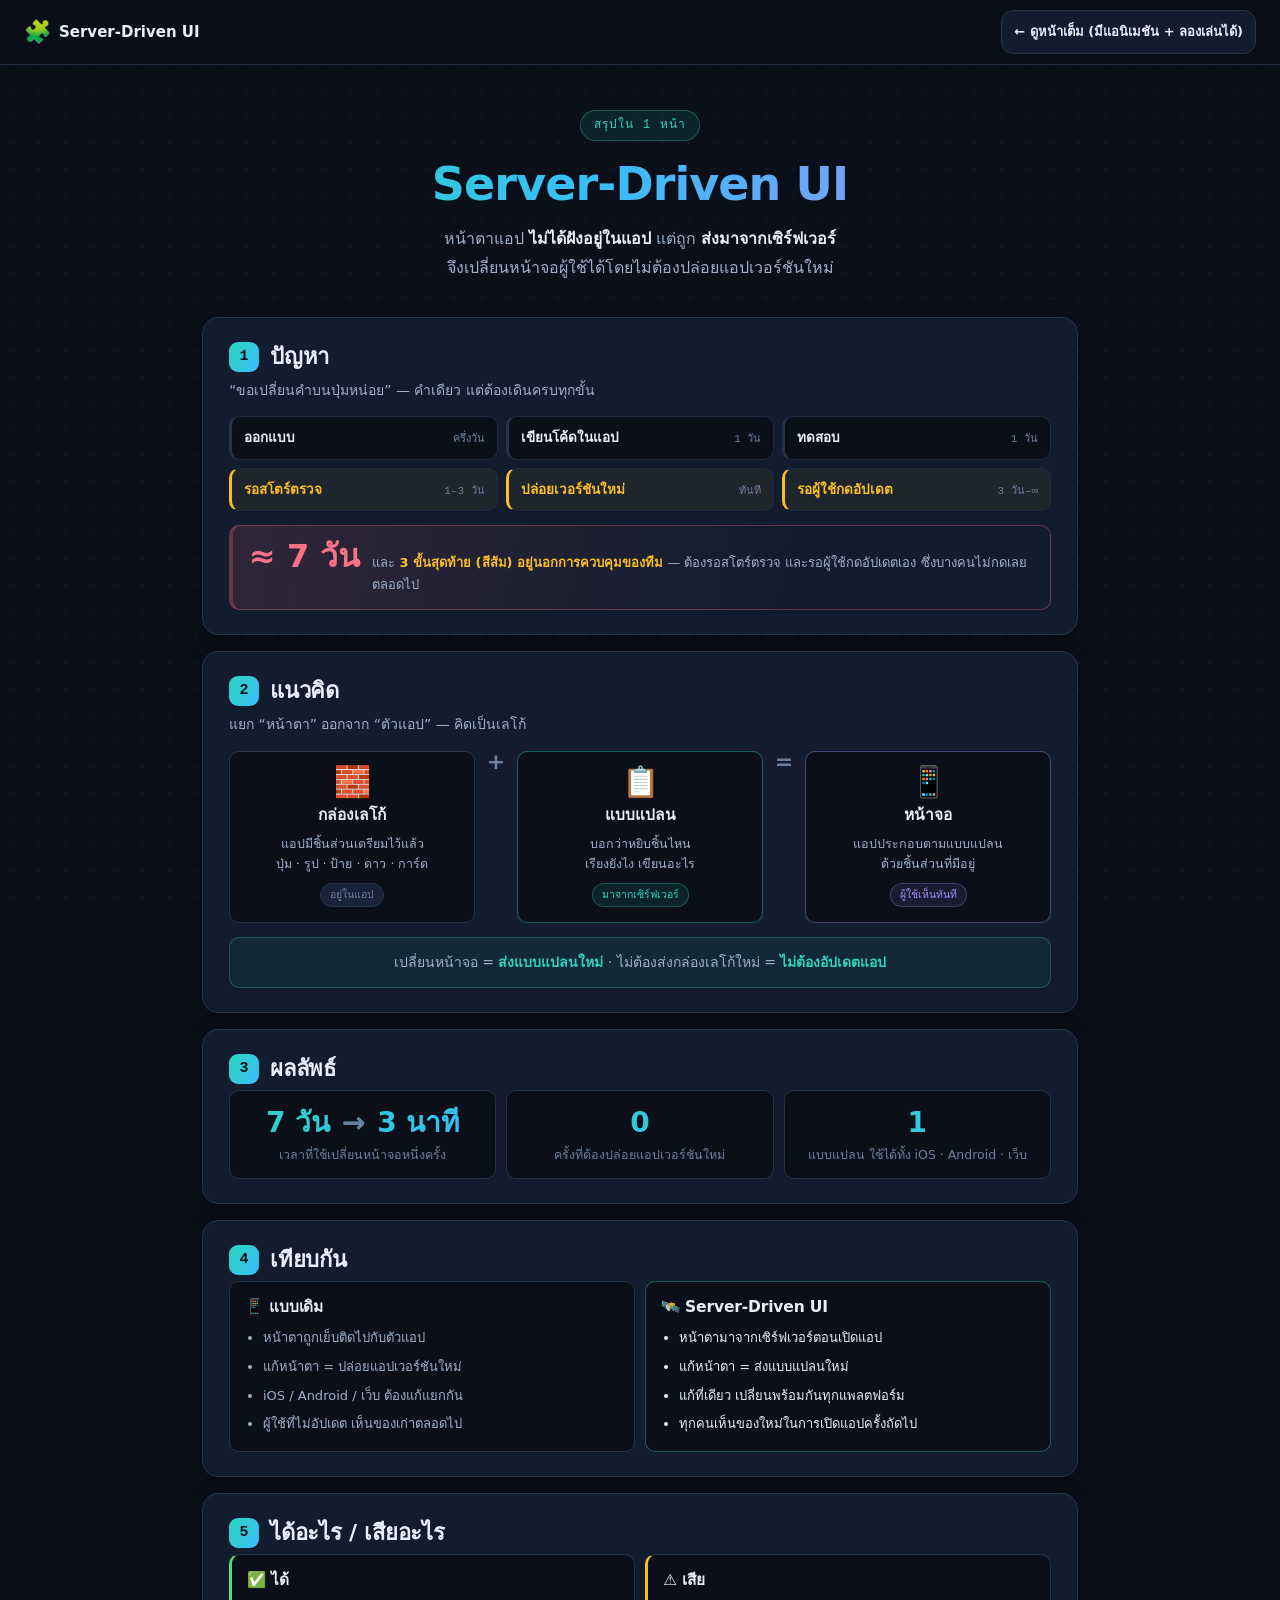
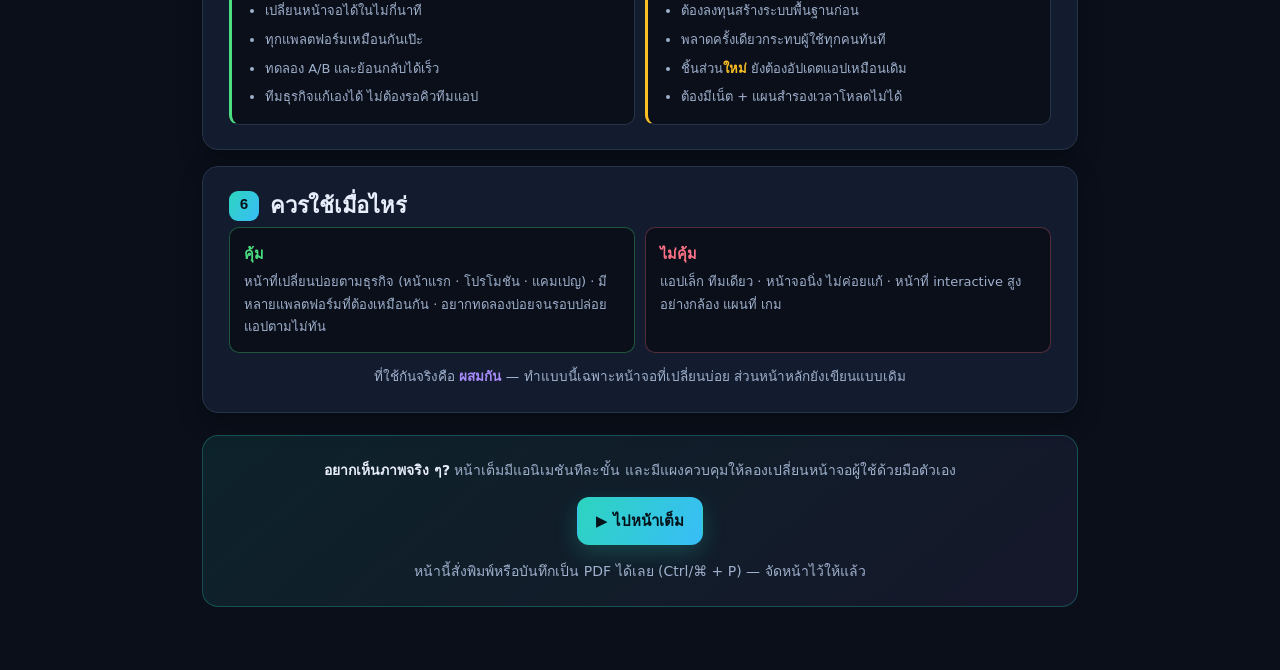
==== infographic.html @ 0a00bc50 "เพิ่มหน้า infographic สรุป 1 หน้า หน้าใหม่ infographic.html สรุปทั้งเรื่องใน 6 บล็อก: ปัญหา → แนวคิด" ====
<!DOCTYPE html>
<html lang="th">
<head>
<meta charset="UTF-8">
<meta name="viewport" content="width=device-width, initial-scale=1">
<title>Server-Driven UI สรุปใน 1 หน้า — Infographic</title>
<meta name="description" content="อินโฟกราฟิกสรุป Server-Driven UI ใน 1 หน้า: ปัญหา แนวคิด ผลลัพธ์ ข้อดีข้อเสีย และควรใช้เมื่อไหร่ อ่านจบในหนึ่งนาที">
<link rel="stylesheet" href="assets/css/style.css">
<link rel="stylesheet" href="assets/css/infographic.css">
<link rel="icon" href="data:image/svg+xml,<svg xmlns='http://www.w3.org/2000/svg' viewBox='0 0 100 100'><text y='.9em' font-size='90'>🧩</text></svg>">
</head>
<body class="ig-body">

<header class="nav nav--slim">
  <a class="nav__brand" href="index.html">
    <span class="nav__logo">🧩</span>
    <span>Server-Driven UI</span>
  </a>
  <a class="btn btn--ghost nav--slim__cta" href="index.html">← ดูหน้าเต็ม (มีแอนิเมชัน + ลองเล่นได้)</a>
</header>

<main class="poster">

  <!-- ---------- หัวเรื่อง ---------- -->
  <div class="ig-head">
    <span class="ig-eyebrow">สรุปใน 1 หน้า</span>
    <h1>Server-Driven UI</h1>
    <p class="ig-sub">หน้าตาแอป <b>ไม่ได้ฝังอยู่ในแอป</b> แต่ถูก <b>ส่งมาจากเซิร์ฟเวอร์</b><br>
      จึงเปลี่ยนหน้าจอผู้ใช้ได้โดยไม่ต้องปล่อยแอปเวอร์ชันใหม่</p>
  </div>

  <!-- ---------- 1 · ปัญหา ---------- -->
  <section class="band">
    <div class="band__head">
      <span class="band__no">1</span>
      <h2>ปัญหา</h2>
    </div>
    <p class="band__lead">“ขอเปลี่ยนคำบนปุ่มหน่อย” — คำเดียว แต่ต้องเดินครบทุกขั้น</p>

    <ol class="chain">
      <li class="chain__item"><b>ออกแบบ</b><span>ครึ่งวัน</span></li>
      <li class="chain__item"><b>เขียนโค้ดในแอป</b><span>1 วัน</span></li>
      <li class="chain__item"><b>ทดสอบ</b><span>1 วัน</span></li>
      <li class="chain__item chain__item--out"><b>รอสโตร์ตรวจ</b><span>1–3 วัน</span></li>
      <li class="chain__item chain__item--out"><b>ปล่อยเวอร์ชันใหม่</b><span>ทันที</span></li>
      <li class="chain__item chain__item--out"><b>รอผู้ใช้กดอัปเดต</b><span>3 วัน–∞</span></li>
    </ol>

    <div class="alarm">
      <b>≈ 7 วัน</b>
      <span>และ <u>3 ขั้นสุดท้าย (สีส้ม) อยู่นอกการควบคุมของทีม</u> —
        ต้องรอสโตร์ตรวจ และรอผู้ใช้กดอัปเดตเอง ซึ่งบางคนไม่กดเลยตลอดไป</span>
    </div>
  </section>

  <!-- ---------- 2 · แนวคิด ---------- -->
  <section class="band">
    <div class="band__head">
      <span class="band__no">2</span>
      <h2>แนวคิด</h2>
    </div>
    <p class="band__lead">แยก “หน้าตา” ออกจาก “ตัวแอป” — คิดเป็นเลโก้</p>

    <div class="idea">
      <div class="idea__card">
        <span class="idea__icon" aria-hidden="true">🧱</span>
        <b>กล่องเลโก้</b>
        <p>แอปมีชิ้นส่วนเตรียมไว้แล้ว<br>ปุ่ม · รูป · ป้าย · ดาว · การ์ด</p>
        <span class="idea__where">อยู่ในแอป</span>
      </div>
      <span class="idea__plus" aria-hidden="true">+</span>
      <div class="idea__card idea__card--plan">
        <span class="idea__icon" aria-hidden="true">📋</span>
        <b>แบบแปลน</b>
        <p>บอกว่าหยิบชิ้นไหน<br>เรียงยังไง เขียนอะไร</p>
        <span class="idea__where idea__where--srv">มาจากเซิร์ฟเวอร์</span>
      </div>
      <span class="idea__eq" aria-hidden="true">=</span>
      <div class="idea__card idea__card--out">
        <span class="idea__icon" aria-hidden="true">📱</span>
        <b>หน้าจอ</b>
        <p>แอปประกอบตามแบบแปลน<br>ด้วยชิ้นส่วนที่มีอยู่</p>
        <span class="idea__where idea__where--ok">ผู้ใช้เห็นทันที</span>
      </div>
    </div>

    <p class="idea__note">
      เปลี่ยนหน้าจอ = <b>ส่งแบบแปลนใหม่</b> · ไม่ต้องส่งกล่องเลโก้ใหม่ = <b>ไม่ต้องอัปเดตแอป</b>
    </p>
  </section>

  <!-- ---------- 3 · ผลลัพธ์ ---------- -->
  <section class="band">
    <div class="band__head">
      <span class="band__no">3</span>
      <h2>ผลลัพธ์</h2>
    </div>
    <div class="stats">
      <div class="stat">
        <b>7 วัน <i>→</i> 3 นาที</b>
        <span>เวลาที่ใช้เปลี่ยนหน้าจอหนึ่งครั้ง</span>
      </div>
      <div class="stat">
        <b>0</b>
        <span>ครั้งที่ต้องปล่อยแอปเวอร์ชันใหม่</span>
      </div>
      <div class="stat">
        <b>1</b>
        <span>แบบแปลน ใช้ได้ทั้ง iOS · Android · เว็บ</span>
      </div>
    </div>
  </section>

  <!-- ---------- 4 · เทียบกัน ---------- -->
  <section class="band">
    <div class="band__head">
      <span class="band__no">4</span>
      <h2>เทียบกัน</h2>
    </div>
    <div class="vs">
      <div class="vs__col">
        <h3>📱 แบบเดิม</h3>
        <ul>
          <li>หน้าตาถูกเย็บติดไปกับตัวแอป</li>
          <li>แก้หน้าตา = ปล่อยแอปเวอร์ชันใหม่</li>
          <li>iOS / Android / เว็บ ต้องแก้แยกกัน</li>
          <li>ผู้ใช้ที่ไม่อัปเดต เห็นของเก่าตลอดไป</li>
        </ul>
      </div>
      <div class="vs__col vs__col--new">
        <h3>🛰️ Server-Driven UI</h3>
        <ul>
          <li>หน้าตามาจากเซิร์ฟเวอร์ตอนเปิดแอป</li>
          <li>แก้หน้าตา = ส่งแบบแปลนใหม่</li>
          <li>แก้ที่เดียว เปลี่ยนพร้อมกันทุกแพลตฟอร์ม</li>
          <li>ทุกคนเห็นของใหม่ในการเปิดแอปครั้งถัดไป</li>
        </ul>
      </div>
    </div>
  </section>

  <!-- ---------- 5 · ได้ / เสีย ---------- -->
  <section class="band">
    <div class="band__head">
      <span class="band__no">5</span>
      <h2>ได้อะไร / เสียอะไร</h2>
    </div>
    <div class="pros">
      <div class="pros__col pros__col--good">
        <h3>✅ ได้</h3>
        <ul>
          <li>เปลี่ยนหน้าจอได้ในไม่กี่นาที</li>
          <li>ทุกแพลตฟอร์มเหมือนกันเป๊ะ</li>
          <li>ทดลอง A/B และย้อนกลับได้เร็ว</li>
          <li>ทีมธุรกิจแก้เองได้ ไม่ต้องรอคิวทีมแอป</li>
        </ul>
      </div>
      <div class="pros__col pros__col--bad">
        <h3>⚠️ เสีย</h3>
        <ul>
          <li>ต้องลงทุนสร้างระบบพื้นฐานก่อน</li>
          <li>พลาดครั้งเดียวกระทบผู้ใช้ทุกคนทันที</li>
          <li>ชิ้นส่วน<em>ใหม่</em> ยังต้องอัปเดตแอปเหมือนเดิม</li>
          <li>ต้องมีเน็ต + แผนสำรองเวลาโหลดไม่ได้</li>
        </ul>
      </div>
    </div>
  </section>

  <!-- ---------- 6 · ใช้เมื่อไหร่ ---------- -->
  <section class="band band--last">
    <div class="band__head">
      <span class="band__no">6</span>
      <h2>ควรใช้เมื่อไหร่</h2>
    </div>
    <div class="when">
      <div class="when__yes">
        <b>คุ้ม</b>
        <p>หน้าที่เปลี่ยนบ่อยตามธุรกิจ (หน้าแรก · โปรโมชัน · แคมเปญ) ·
           มีหลายแพลตฟอร์มที่ต้องเหมือนกัน · อยากทดลองบ่อยจนรอบปล่อยแอปตามไม่ทัน</p>
      </div>
      <div class="when__no">
        <b>ไม่คุ้ม</b>
        <p>แอปเล็ก ทีมเดียว · หน้าจอนิ่ง ไม่ค่อยแก้ ·
           หน้าที่ interactive สูงอย่างกล้อง แผนที่ เกม</p>
      </div>
    </div>
    <p class="when__mix">
      ที่ใช้กันจริงคือ <b>ผสมกัน</b> — ทำแบบนี้เฉพาะหน้าจอที่เปลี่ยนบ่อย ส่วนหน้าหลักยังเขียนแบบเดิม
    </p>
  </section>

  <!-- ---------- ปิดท้าย ---------- -->
  <div class="ig-foot">
    <p><b>อยากเห็นภาพจริง ๆ?</b> หน้าเต็มมีแอนิเมชันทีละขั้น และมีแผงควบคุมให้ลองเปลี่ยนหน้าจอผู้ใช้ด้วยมือตัวเอง</p>
    <a class="btn btn--primary" href="index.html">▶ ไปหน้าเต็ม</a>
    <p class="ig-foot__hint">หน้านี้สั่งพิมพ์หรือบันทึกเป็น PDF ได้เลย (Ctrl/⌘ + P) — จัดหน้าไว้ให้แล้ว</p>
    <p class="ig-foot__print">ฉบับเต็มที่มีแอนิเมชันทีละขั้น และแผงควบคุมให้ลองเปลี่ยนหน้าจอเอง อยู่ที่หน้าแรกของเว็บนี้</p>
  </div>

</main>

</body>
</html>
---- assets/css/style.css ----
/* =====================================================================
   Server-Driven UI — หน้าอธิบายหลักการทำงาน
   ---------------------------------------------------------------------
   เขียนแบบ MOBILE / TABLET FIRST
   - สไตล์พื้นฐาน (นอก media query) = มือถือแนวตั้ง
   - @media (min-width: 640px)   = มือถือจอใหญ่ / แท็บเล็ตแนวตั้ง
   - @media (min-width: 900px)   = แท็บเล็ต
   - @media (min-width: 1200px)  = เดสก์ท็อป
   ทุกกฎ :hover ถูกครอบด้วย @media (hover: hover) เพราะบนจอสัมผัส
   เบราว์เซอร์จะค้างสถานะ hover ไว้หลังแตะ ทำให้ปุ่มที่ไม่ได้เลือกดูเหมือนถูกเลือก
   ===================================================================== */

:root {
  --bg:            #0a0f1a;
  --bg-alt:        #0e1524;
  --surface:       #131c2e;
  --surface-2:     #182339;
  --line:          #263349;
  --line-soft:     #1e2a3f;

  --text:          #e8eefb;
  --text-dim:      #9fb0cc;
  --text-faint:    #6b7f9e;

  --brand:         #2dd4bf;
  --brand-2:       #38bdf8;
  --accent:        #a78bfa;
  --warn:          #fbbf24;
  --danger:        #fb7185;
  --good:          #4ade80;

  --radius:        16px;
  --radius-sm:     10px;
  --shadow:        0 18px 50px rgba(0, 0, 0, .45);
  --shadow-soft:   0 8px 24px rgba(0, 0, 0, .3);

  /* ความสูงแถบนำทาง — ใช้กับ scroll-padding และ sticky offset */
  --nav-h:         56px;
  /* ขนาดขั้นต่ำของพื้นที่กดบนจอสัมผัส */
  --tap:           44px;

  --mono: "JetBrains Mono", "Fira Code", "SF Mono", ui-monospace, Menlo, Consolas, monospace;
  --sans: "Noto Sans Thai", "IBM Plex Sans Thai", "Sarabun", "Leelawadee UI",
          system-ui, -apple-system, "Segoe UI", Roboto, sans-serif;
}

* { box-sizing: border-box; }

html {
  scroll-behavior: smooth;
  scroll-padding-top: calc(var(--nav-h) + 12px);
  -webkit-text-size-adjust: 100%;   /* กันแนวนอนบน iOS ไม่ให้ขยายฟอนต์เอง */
}

body {
  margin: 0;
  background: var(--bg);
  color: var(--text);
  font-family: var(--sans);
  font-size: 15px;
  line-height: 1.75;
  -webkit-font-smoothing: antialiased;
  -webkit-tap-highlight-color: transparent;
  overflow-x: hidden;
}

body::before {
  content: "";
  position: fixed;
  inset: 0;
  background-image: radial-gradient(rgba(148, 178, 224, .07) 1px, transparent 1px);
  background-size: 26px 26px;
  pointer-events: none;
  z-index: 0;
}

h1, h2, h3, h4 { line-height: 1.35; margin: 0 0 .5em; font-weight: 800; letter-spacing: -.01em; }
p { margin: 0 0 1em; }
code { font-family: var(--mono); font-size: .88em; }
:focus-visible { outline: 2px solid var(--brand); outline-offset: 3px; border-radius: 6px; }

/* ทุกอย่างที่กดได้ต้องมีพื้นที่กดอย่างน้อย 44px บนจอสัมผัส */
button, summary { min-height: var(--tap); }

/* ==================================================================== NAV */
.nav {
  position: sticky; top: 0; z-index: 50;
  display: flex; align-items: center; gap: 8px;
  min-height: var(--nav-h);
  padding: 6px 12px;
  background: rgba(10, 15, 26, .9);
  backdrop-filter: blur(14px);
  border-bottom: 1px solid var(--line-soft);
}
.nav__brand {
  display: flex; align-items: center; gap: 8px;
  min-height: var(--tap);
  color: var(--text); text-decoration: none; font-weight: 800; white-space: nowrap;
}
.nav__logo { font-size: 22px; }
/* มือถือ: เหลือแค่ไอคอน เพื่อให้เมนูมีที่ */
.nav__brand span:not(.nav__logo) { display: none; }

.nav__links {
  display: flex; gap: 2px; flex: 1;
  overflow-x: auto;
  scrollbar-width: none;
  -webkit-overflow-scrolling: touch;
  /* ไล่เฉดจางที่ขอบขวา เป็นสัญญาณว่ายังเลื่อนดูต่อได้ */
  -webkit-mask-image: linear-gradient(90deg, #000 88%, transparent);
  mask-image: linear-gradient(90deg, #000 88%, transparent);
}
.nav__links::-webkit-scrollbar { display: none; }
.nav__links a {
  display: flex; align-items: center;
  min-height: var(--tap);
  color: var(--text-dim); text-decoration: none; font-size: 14px;
  padding: 0 12px; border-radius: 999px; white-space: nowrap;
  transition: background .2s, color .2s;
}
.nav__links a.is-active {
  color: #04131a; background: linear-gradient(120deg, var(--brand), var(--brand-2)); font-weight: 700;
}
/* ลิงก์ข้ามหน้า — แยกหน้าตาให้เห็นว่าไม่ใช่การเลื่อนไปหัวข้อในหน้านี้ */
.nav__links-alt {
  color: var(--accent) !important;
  border: 1px solid rgba(167, 139, 250, .4);
  background: rgba(167, 139, 250, .1);
}

.motion-toggle {
  flex: none;
  display: flex; align-items: center; justify-content: center; gap: 7px;
  min-width: var(--tap); min-height: var(--tap);
  font-family: inherit; font-size: 13px; color: var(--text-dim);
  background: var(--surface); border: 1px solid var(--line);
  padding: 0 10px; border-radius: 999px; cursor: pointer;
  transition: border-color .2s, color .2s;
}
.motion-toggle__icon { font-size: 16px; line-height: 1; }
/* มือถือซ่อนข้อความ จึงต้องให้ "ไอคอน" บอกสถานะได้ด้วยตัวเอง (สลับใน JS) */
.motion-toggle__label { display: none; }
.motion-toggle[aria-pressed="true"] { color: var(--warn); border-color: rgba(251, 191, 36, .45); }

.scroll-progress {
  position: fixed; top: 0; left: 0; height: 3px; width: 0;
  background: linear-gradient(90deg, var(--brand), var(--brand-2), var(--accent));
  z-index: 60; transition: width .1s linear;
}

/* =================================================================== HERO */
.hero { position: relative; padding: 32px 16px 48px; overflow: hidden; }
.hero__glow {
  position: absolute; top: -220px; left: 50%; transform: translateX(-50%);
  width: 640px; height: 520px; pointer-events: none;
  background: radial-gradient(ellipse at center, rgba(45, 212, 191, .18), transparent 62%);
}
.hero__inner { position: relative; z-index: 1; display: grid; gap: 32px; }
.pill {
  display: inline-block; font-size: 12.5px; font-weight: 700; letter-spacing: .02em;
  color: var(--brand); background: rgba(45, 212, 191, .1);
  border: 1px solid rgba(45, 212, 191, .32);
  padding: 5px 13px; border-radius: 999px; margin-bottom: 14px;
}
.hero h1 { font-size: clamp(26px, 7.4vw, 34px); margin-bottom: 16px; }
.hero h1 em {
  font-style: normal;
  background: linear-gradient(100deg, var(--brand), var(--brand-2) 45%, var(--accent));
  -webkit-background-clip: text; background-clip: text; color: transparent;
}
.hero__lead { color: var(--text-dim); font-size: 15px; }
.hero__lead em { color: var(--text); font-style: normal; font-weight: 700; }
.hero__cta { display: grid; gap: 10px; margin: 22px 0 26px; }

.hero__stats { display: grid; grid-template-columns: 1fr 1fr; gap: 14px; list-style: none; margin: 0; padding: 0; }
.hero__stats li { display: flex; align-items: center; gap: 9px; }
.hero__stats b {
  font-size: 24px;
  background: linear-gradient(120deg, var(--brand), var(--brand-2));
  -webkit-background-clip: text; background-clip: text; color: transparent;
}
.hero__stats span { font-size: 12px; color: var(--text-faint); line-height: 1.4; }

.hero__scroll {
  display: grid; place-items: center;
  width: 48px; height: 48px; margin: 26px auto 0;
  font-size: 28px; color: var(--text-faint); text-decoration: none;
  animation: bob 1.8s ease-in-out infinite;
}
@keyframes bob { 0%, 100% { transform: translateY(0); } 50% { transform: translateY(8px); } }

/* ------- แอนิเมชันวนลูปใน hero: JSON → สาย → มือถือ (มือถือ = เรียงลง) ------- */
.loop { display: grid; gap: 6px; justify-items: stretch; }
.loop__json, .loop__phone { position: relative; }
.loop__json {
  background: var(--surface); border: 1px solid var(--line); border-radius: var(--radius);
  padding: 16px 14px 24px; box-shadow: var(--shadow);
}
.loop__bar--head { height: 10px; width: 42%; border-radius: 4px; background: var(--accent); opacity: .8; margin-bottom: 12px; }
.loop__line {
  height: 9px; width: var(--w); border-radius: 4px; margin-bottom: 9px;
  background: linear-gradient(90deg, var(--brand), var(--brand-2));
  opacity: .25;
  animation: lineOn 6s linear infinite;
}
.loop__line:nth-child(2) { animation-delay: 0s; }
.loop__line:nth-child(3) { animation-delay: .18s; }
.loop__line:nth-child(4) { animation-delay: .36s; }
.loop__line:nth-child(5) { animation-delay: .54s; }
.loop__line:nth-child(6) { animation-delay: .72s; }
@keyframes lineOn {
  0%, 4% { opacity: .22; }
  10%, 55% { opacity: 1; }
  70%, 100% { opacity: .22; }
}
.loop__tag {
  position: absolute; bottom: 7px; right: 12px;
  font-family: var(--mono); font-size: 10.5px; color: var(--text-faint);
}

.loop__wire { position: relative; width: 4px; height: 38px; justify-self: center; background: var(--line); border-radius: 2px; }
.loop__dot {
  position: absolute; left: 50%; width: 10px; height: 10px; border-radius: 50%;
  background: var(--brand); box-shadow: 0 0 12px var(--brand);
  animation: travelV 6s linear infinite;
}
@keyframes travelV {
  0%, 12% { top: -6px; transform: translateX(-50%) scale(0); opacity: 0; }
  18% { transform: translateX(-50%) scale(1); opacity: 1; }
  40% { top: calc(100% - 4px); transform: translateX(-50%) scale(1); opacity: 1; }
  46%, 100% { top: calc(100% - 4px); transform: translateX(-50%) scale(0); opacity: 0; }
}
@keyframes travelH {
  0%, 12% { left: -6px; transform: translateY(-50%) scale(0); opacity: 0; }
  18% { transform: translateY(-50%) scale(1); opacity: 1; }
  40% { left: calc(100% - 4px); transform: translateY(-50%) scale(1); opacity: 1; }
  46%, 100% { left: calc(100% - 4px); transform: translateY(-50%) scale(0); opacity: 0; }
}

.loop__phone {
  position: relative; height: 260px; border-radius: 24px;
  background: var(--surface); border: 1px solid var(--line);
  box-shadow: var(--shadow); padding: 18px 12px 24px;
}
.loop__notch {
  position: absolute; top: 7px; left: 50%; transform: translateX(-50%);
  width: 50px; height: 5px; border-radius: 3px; background: var(--line);
}
.loop__screen { display: flex; flex-direction: column; gap: 8px; height: 100%; }
.loop__el {
  border-radius: 6px; background: var(--surface-2);
  opacity: 0; animation: pop 6s ease infinite;
}
.loop__el--img { height: 80px; border-radius: 10px; background: linear-gradient(135deg, #1f3352, #24405f); animation-delay: .1s; }
.loop__el--title { height: 14px; width: 78%; animation-delay: .35s; }
.loop__el--text { height: 10px; width: var(--w, 90%); animation-delay: .55s; }
.loop__el--text:nth-of-type(4) { animation-delay: .7s; }
.loop__el--btn {
  height: 30px; margin-top: auto; border-radius: 9px;
  background: linear-gradient(120deg, var(--brand), var(--brand-2)); animation-delay: .9s;
}
@keyframes pop {
  0%, 30% { opacity: 0; transform: translateY(10px) scale(.97); }
  40%, 92% { opacity: 1; transform: translateY(0) scale(1); }
  98%, 100% { opacity: 0; transform: translateY(10px) scale(.97); }
}

/* ================================================================ SECTION */
.section { position: relative; z-index: 1; padding: 48px 16px; }
.section--alt { background: var(--bg-alt); border-block: 1px solid var(--line-soft); }

.section__head { margin-bottom: 26px; }
.kicker {
  display: inline-block; font-family: var(--mono); font-size: 12px; letter-spacing: .08em;
  color: var(--brand); margin-bottom: 8px;
}
.section__head h2 { font-size: clamp(21px, 5.6vw, 27px); }
.section__head p { color: var(--text-dim); margin: 0; font-size: 14.5px; }
.section__head code, .note code, .pitfalls code {
  background: var(--surface-2); padding: 2px 6px; border-radius: 5px; color: var(--brand);
}

/* ลูกของ grid มี min-width:auto เป็นค่าเริ่มต้น ทำให้บล็อกโค้ดยาว ๆ
   ดันคอลัมน์จนหน้าเว็บเลื่อนแนวนอนได้ — บังคับให้เลื่อนอยู่ในกล่องแทน */
.split > *, .race__lanes > *, .flow > *, .mapping > *,
.playground > *, .ota > *, .cards > *, .pitfalls__grid > * { min-width: 0; }

/* ================================================================= BUTTON */
.btn {
  display: inline-flex; align-items: center; justify-content: center; gap: 8px;
  min-height: var(--tap);
  font-family: inherit; font-size: 15px; font-weight: 700;
  padding: 10px 18px; border-radius: 12px; border: 1px solid transparent;
  cursor: pointer; text-decoration: none;
  transition: transform .12s, box-shadow .2s, background .2s, border-color .2s;
}
.btn--primary {
  color: #04131a; background: linear-gradient(120deg, var(--brand), var(--brand-2));
  box-shadow: 0 8px 22px rgba(45, 212, 191, .22);
}
.btn--ghost { color: var(--text); background: var(--surface); border-color: var(--line); }
.btn:active { transform: scale(.97); }
.btn:disabled { opacity: .45; cursor: not-allowed; transform: none; box-shadow: none; }

.chip {
  display: inline-flex; align-items: center;
  min-height: var(--tap);
  font-family: inherit; font-size: 14px; color: var(--text-dim);
  background: var(--surface); border: 1px solid var(--line);
  padding: 0 15px; border-radius: 999px; cursor: pointer; transition: .2s;
}
.chip:active { transform: scale(.96); }
.chip.is-active { color: #04131a; background: var(--brand); border-color: var(--brand); font-weight: 700; }
.chip--warn.is-active { background: var(--warn); border-color: var(--warn); }

.tag {
  display: inline-block; font-family: var(--mono); font-size: 11.5px;
  color: var(--brand); background: rgba(45, 212, 191, .1);
  border: 1px solid rgba(45, 212, 191, .3); padding: 3px 10px; border-radius: 999px;
}
.tag--fixed { color: var(--text-faint); background: var(--surface-2); border-color: var(--line); }
.tag.is-stale { color: var(--warn); background: rgba(251, 191, 36, .1); border-color: rgba(251, 191, 36, .35); }

/* =================================================================== CODE */
.code {
  margin: 0; padding: 14px; overflow: auto;
  -webkit-overflow-scrolling: touch;
  background: #070b14; border: 1px solid var(--line-soft); border-radius: var(--radius-sm);
  font-family: var(--mono); font-size: 12px; line-height: 1.7; color: #cfe0f7;
  tab-size: 2;
}
.code::-webkit-scrollbar { height: 6px; width: 6px; }
.code::-webkit-scrollbar-thumb { background: var(--line); border-radius: 3px; }
.code--sm { font-size: 11.5px; max-height: 150px; }
.code--tall { max-height: 260px; }
.c-k  { color: #7dd3fc; }
.c-s  { color: #86efac; }
.c-n  { color: #fcd34d; }
.c-cm { color: #5c7391; font-style: italic; }
.c-p  { color: #7f95b3; }

/* ====================================================== 00 · ผลลัพธ์ */
.result { display: grid; justify-items: center; gap: 10px; }
.result__tag {
  font-size: 13px; font-weight: 700; color: var(--brand);
  background: rgba(45, 212, 191, .1); border: 1px solid rgba(45, 212, 191, .32);
  padding: 4px 14px; border-radius: 999px;
}
.result__cap { margin: 0; font-size: 12.5px; color: var(--text-faint); text-align: center; max-width: 34ch; }
.phone--hero { box-shadow: var(--shadow), 0 0 60px rgba(45, 212, 191, .12); }

/* ==================================================== 01 · แยกชิ้นดู */
.parts { display: grid; gap: 18px; }
.parts__list { list-style: none; margin: 0; padding: 0; display: grid; gap: 8px; }
.parts__btn {
  width: 100%; display: flex; align-items: center; gap: 12px; text-align: left;
  /* ปุ่มไม่ได้สืบสีตัวอักษรจากพ่อ ค่าเริ่มต้นคือสีดำ ซึ่งจมไปกับพื้นหลังเข้ม */
  font-family: inherit; color: var(--text); cursor: pointer;
  background: var(--surface); border: 1px solid var(--line);
  border-radius: var(--radius-sm); padding: 10px 13px;
  transition: border-color .2s, background .2s, transform .15s;
}
.parts__btn:active { transform: scale(.99); }
.parts__icon { flex: none; font-size: 22px; line-height: 1; }
.parts__text { display: grid; gap: 1px; min-width: 0; }
.parts__text b { font-size: 14.5px; color: var(--text); }
.parts__text em { font-style: normal; font-size: 12.5px; color: var(--text-faint); line-height: 1.5; }
.parts__btn.is-active {
  border-color: var(--brand); background: rgba(45, 212, 191, .1);
}
.parts__btn.is-active .parts__text b { color: var(--brand); }

/* หรี่ชิ้นที่ไม่ได้เลือก เพื่อชี้ว่ากำลังพูดถึงส่วนไหนของหน้าจอ */
.phone__screen.is-focusing > .ui-node { opacity: .2; transition: opacity .3s, box-shadow .3s; }
.phone__screen.is-focusing > .ui-node.is-lit {
  opacity: 1;
  box-shadow: 0 0 0 2px var(--brand), 0 0 18px rgba(45, 212, 191, .5);
  border-radius: 10px;
}

/* ============================================ 02 · กว่าจะได้หน้าจอนี้ */
.journey__toolbar { display: flex; flex-wrap: wrap; align-items: center; gap: 10px; margin-bottom: 16px; }
.journey__toolbar .btn { flex: 1 1 auto; }
.journey__clock {
  flex: 1 1 100%;
  font-family: var(--mono); font-size: 13px; color: var(--text-dim);
  background: var(--bg); border: 1px solid var(--line);
  padding: 8px 13px; border-radius: 999px; text-align: center;
}
.journey__list { list-style: none; margin: 0 0 14px; padding: 0; display: grid; gap: 9px; counter-reset: none; }
.journey__step {
  display: flex; align-items: flex-start; gap: 12px;
  background: var(--surface); border: 1px solid var(--line-soft);
  border-left: 3px solid var(--line); border-radius: var(--radius-sm);
  padding: 12px 14px; position: relative; overflow: hidden;
  transition: border-color .3s, transform .3s, opacity .3s;
  opacity: .55;
}
/* ขั้นตอนที่อยู่นอกการควบคุมของทีม — ทำสีต่างให้เห็นชัดว่าเป็นกลุ่มเดียวกัน */
.journey__step--out { border-left-color: var(--warn); }
.journey__num {
  flex: none; display: grid; place-items: center;
  width: 26px; height: 26px; border-radius: 50%;
  font-family: var(--mono); font-size: 12.5px; font-weight: 700;
  background: var(--surface-2); color: var(--text-faint); transition: .3s;
}
.journey__body { min-width: 0; }
.journey__body b { display: block; font-size: 14.5px; margin-bottom: 3px; }
.journey__body p { margin: 0; font-size: 13px; color: var(--text-dim); line-height: 1.6; }
.journey__cost {
  flex: none; align-self: center;
  font-family: var(--mono); font-size: 11px; color: var(--text-faint);
  background: var(--bg); border: 1px solid var(--line);
  padding: 3px 9px; border-radius: 999px; white-space: nowrap;
}
.journey__step.is-running { opacity: 1; border-color: var(--brand-2); transform: translateX(4px); }
.journey__step.is-running .journey__num { background: var(--brand-2); color: #04131a; }
.journey__step.is-running::after {
  content: ""; position: absolute; inset: 0; pointer-events: none;
  background: linear-gradient(90deg, transparent, rgba(56, 189, 248, .12), transparent);
  animation: sweep 1s linear infinite;
}
.journey__step.is-done { opacity: 1; }
.journey__step.is-done .journey__num { background: var(--good); color: #052e16; font-size: 0; }
.journey__step.is-done .journey__num::before { content: "✓"; font-size: 13px; }

.journey__verdict {
  padding: 13px 16px; border-radius: var(--radius-sm);
  font-size: 14px; color: var(--text-faint);
  background: var(--bg); border: 1px dashed var(--line);
  transition: .35s;
}
.journey__verdict.is-bad {
  color: var(--warn); border-style: solid; border-color: rgba(251, 191, 36, .45);
  background: rgba(251, 191, 36, .07);
}
.journey__verdict b { color: var(--text); }
.journey__verdict.is-bad b { color: var(--warn); }

.journey__insight { display: grid; gap: 12px; margin-top: 16px; }
.insight {
  padding: 14px 16px; border-radius: var(--radius-sm);
  background: linear-gradient(100deg, rgba(251, 191, 36, .09), transparent 70%);
  border: 1px solid rgba(251, 191, 36, .3); border-left-width: 4px;
}
.insight--loop {
  background: linear-gradient(100deg, rgba(251, 113, 133, .09), transparent 70%);
  border-color: rgba(251, 113, 133, .3);
}
.insight b { display: block; font-size: 14.5px; margin-bottom: 4px; }
.insight p { margin: 0; font-size: 13px; color: var(--text-dim); line-height: 1.6; }

/* ================================================= 03 · เลโก้ + punch */
.lego { display: grid; gap: 10px; align-items: stretch; margin-bottom: 20px; }
.lego__card {
  background: var(--surface); border: 1px solid var(--line);
  border-radius: var(--radius); padding: 20px; text-align: center;
}
.lego__card--plan { border-color: rgba(45, 212, 191, .35); }
.lego__icon { font-size: 34px; line-height: 1; display: block; margin-bottom: 8px; }
.lego__card h3 { font-size: 17px; margin-bottom: 6px; }
.lego__card p { margin: 0; font-size: 13.5px; color: var(--text-dim); }
.lego__arrow { position: relative; width: 4px; height: 40px; justify-self: center; background: var(--line); border-radius: 2px; }
.lego__dot {
  position: absolute; left: 50%; width: 10px; height: 10px; border-radius: 50%;
  background: var(--brand); box-shadow: 0 0 12px var(--brand);
  animation: legoDown 2.4s ease-in-out infinite;
}
@keyframes legoDown {
  0% { top: -6px; transform: translateX(-50%) scale(0); opacity: 0; }
  20% { transform: translateX(-50%) scale(1); opacity: 1; }
  70% { top: calc(100% - 4px); transform: translateX(-50%) scale(1); opacity: 1; }
  85%, 100% { top: calc(100% - 4px); transform: translateX(-50%) scale(0); opacity: 0; }
}

.punch {
  text-align: center; padding: 22px 18px; margin-bottom: 26px;
  background: linear-gradient(140deg, rgba(45, 212, 191, .12), rgba(167, 139, 250, .08));
  border: 1px solid rgba(45, 212, 191, .3); border-radius: var(--radius);
}
.punch > p { margin: 0; font-size: clamp(16px, 4.4vw, 20px); line-height: 1.8; }
.punch b { color: var(--brand); }
.punch__sub {
  margin: 12px 0 0 !important;
  font-size: 13.5px !important; color: var(--text-dim);
}
.punch__sub em { font-style: normal; font-weight: 700; color: var(--accent); }

.section__head--sub { margin: 34px 0 18px; }
.section__head--sub h3 { font-size: clamp(18px, 4.6vw, 22px); margin-bottom: 6px; }
.section__head--sub p { font-size: 14px; color: var(--text-dim); margin: 0; }
.section__head-note {
  font-size: 13.5px !important; color: var(--text-faint) !important;
  background: var(--surface); border: 1px dashed var(--line);
  border-radius: var(--radius-sm); padding: 11px 14px; margin-top: 10px !important;
}
.behind__lead { font-size: 14.5px; color: var(--text-dim); margin: 0 0 4px; }
.behind__lead i { color: var(--text); }

.note--win {
  background: linear-gradient(100deg, rgba(74, 222, 128, .1), transparent 70%);
  border-color: rgba(74, 222, 128, .32);
}
.note--win em { color: var(--good); }

/* ========================================================= 01 · CONCEPT */
.split { display: grid; gap: 12px; }
.split__vs { display: grid; place-items: center; }
.split__vs span {
  display: grid; place-items: center; width: 42px; height: 42px; border-radius: 50%;
  font-size: 13px; font-weight: 800; color: var(--text-faint);
  background: var(--surface); border: 1px solid var(--line);
}
.brief {
  background: var(--surface); border: 1px solid var(--line);
  border-radius: var(--radius); padding: 18px; box-shadow: var(--shadow-soft);
  display: flex; flex-direction: column;
}
.brief--sdui { border-color: rgba(45, 212, 191, .35); }
.brief header { display: flex; align-items: center; gap: 10px; margin-bottom: 8px; }
.brief header h3 { margin: 0; font-size: 17px; }
.brief__icon { font-size: 22px; }
.brief > p { color: var(--text-dim); font-size: 14px; }
.brief .code { margin-bottom: 14px; }
.brief__list { list-style: none; margin: auto 0 0; padding: 0; display: grid; gap: 8px; font-size: 13.5px; }
.brief__list li { padding-left: 25px; position: relative; color: var(--text-dim); }
.brief__list li::before { position: absolute; left: 0; top: 0; }
.brief__list .bad::before  { content: "✕"; color: var(--danger); font-weight: 800; }
.brief__list .good::before { content: "✓"; color: var(--good); font-weight: 800; }

.note {
  margin-top: 18px; padding: 15px 17px; font-size: 14px; color: var(--text-dim);
  background: linear-gradient(100deg, rgba(167, 139, 250, .1), transparent 70%);
  border: 1px solid rgba(167, 139, 250, .28); border-left-width: 4px; border-radius: var(--radius-sm);
}
.note b { color: var(--text); }
.note em { color: var(--accent); font-style: normal; font-weight: 700; }

/* ============================================================ 02 · RACE */
.race__toolbar { display: flex; flex-wrap: wrap; gap: 10px; margin-bottom: 18px; }
.race__toolbar .btn { flex: 1 1 auto; }
.race__hint { flex: 1 1 100%; font-size: 12.5px; color: var(--text-faint); }
.race__lanes { display: grid; gap: 14px; }

.lane {
  background: var(--surface); border: 1px solid var(--line);
  border-radius: var(--radius); padding: 16px; display: flex; flex-direction: column;
}
.lane--sdui { border-color: rgba(45, 212, 191, .35); }
.lane__head { display: flex; align-items: center; justify-content: space-between; gap: 10px; margin-bottom: 14px; }
.lane__head h3 { margin: 0; font-size: 15.5px; }
.lane__clock {
  font-family: var(--mono); font-size: 12px; color: var(--text-faint);
  background: var(--bg); border: 1px solid var(--line); padding: 3px 10px; border-radius: 999px;
  min-width: 86px; text-align: center;
}
.lane__steps { list-style: none; margin: 0 0 14px; padding: 0; display: grid; gap: 8px; }
.lane__steps li {
  display: flex; align-items: center; gap: 11px; font-size: 14px; color: var(--text-faint);
  background: var(--bg); border: 1px solid var(--line-soft); border-radius: var(--radius-sm);
  padding: 9px 12px; position: relative; overflow: hidden;
  transition: color .3s, border-color .3s, transform .3s;
}
.lane__steps li i {
  flex: none; display: grid; place-items: center;
  width: 22px; height: 22px; border-radius: 50%; font-style: normal;
  font-family: var(--mono); font-size: 11.5px;
  background: var(--surface-2); color: var(--text-faint); transition: .3s;
}
.lane__steps li.is-running { color: var(--text); border-color: var(--brand-2); transform: translateX(4px); }
.lane__steps li.is-running i { background: var(--brand-2); color: #04131a; }
.lane__steps li.is-running::after {
  content: ""; position: absolute; inset: 0; pointer-events: none;
  background: linear-gradient(90deg, transparent, rgba(56, 189, 248, .14), transparent);
  animation: sweep 1s linear infinite;
}
@keyframes sweep { from { transform: translateX(-100%); } to { transform: translateX(100%); } }
.lane__steps li.is-done { color: var(--text-dim); border-color: rgba(74, 222, 128, .3); }
.lane__steps li.is-done i { background: var(--good); color: #052e16; font-size: 0; }
.lane__steps li.is-done i::before { content: "✓"; font-size: 12px; }

.lane__result {
  margin-top: auto; padding: 11px 14px; border-radius: var(--radius-sm);
  font-size: 13.5px; font-weight: 700; color: var(--text-faint);
  background: var(--bg); border: 1px dashed var(--line);
  transition: .35s;
}
.lane__result.is-win {
  color: #052e16; background: linear-gradient(120deg, var(--good), #22d3ee);
  border-style: solid; border-color: transparent;
  animation: pulseWin .5s ease;
}
.lane__result.is-late { color: var(--warn); border-color: rgba(251, 191, 36, .4); }
@keyframes pulseWin { 0% { transform: scale(.96); } 60% { transform: scale(1.03); } 100% { transform: scale(1); } }

/* ============================================================ 03 · FLOW */
.flow { display: grid; gap: 14px; }
.flow__stage {
  position: relative;
  background: var(--surface); border: 1px solid var(--line);
  border-radius: var(--radius); padding: 10px; box-shadow: var(--shadow-soft);
}
#flowSvg { width: 100%; height: auto; display: block; }

.wire { fill: none; stroke: var(--line); stroke-width: 2.5; stroke-dasharray: 7 7; }
.wire.is-hot { stroke: var(--brand); animation: dash 1s linear infinite; }
@keyframes dash { to { stroke-dashoffset: -28; } }
.wire__label { fill: var(--text-faint); font-family: var(--mono); text-anchor: middle; }

.node rect { fill: var(--bg); stroke: var(--line); stroke-width: 1.5; transition: stroke .3s, filter .3s; }
.node__t { fill: var(--text); font-weight: 700; text-anchor: middle; font-family: var(--sans); }
.node__s { fill: var(--text-faint); text-anchor: middle; font-family: var(--sans); }
.node.is-active rect { stroke: var(--brand); filter: drop-shadow(0 0 14px rgba(45, 212, 191, .45)); }
.node.is-active .node__t { fill: var(--brand); }

/* ต้องมี .node นำหน้า ไม่งั้นกฎ .node rect / .node.is-active rect ด้านบน
   จะชนะและทำให้บล็อกข้างในกลายเป็นกล่องกลวงมีเส้นขอบ */
.node .mini rect { fill: var(--surface-2); stroke: none; opacity: 0; transition: opacity .35s; }
.node .mini rect.mini__el--cta { fill: var(--brand); }
.node .mini.is-on rect { opacity: 1; }
.node .mini.is-on rect:nth-child(1) { transition-delay: 0s; }
.node .mini.is-on rect:nth-child(2) { transition-delay: .12s; }
.node .mini.is-on rect:nth-child(3) { transition-delay: .24s; }
.node .mini.is-on rect:nth-child(4) { transition-delay: .36s; }

.node .jsonlines rect { fill: var(--surface-2); stroke: none; opacity: .25; transition: opacity .3s, fill .3s; }
.node .jsonlines.is-building rect { fill: var(--accent); }
.node .jsonlines.is-building rect:nth-child(1) { animation: jl .9s .00s ease forwards; }
.node .jsonlines.is-building rect:nth-child(2) { animation: jl .9s .12s ease forwards; }
.node .jsonlines.is-building rect:nth-child(3) { animation: jl .9s .24s ease forwards; }
.node .jsonlines.is-building rect:nth-child(4) { animation: jl .9s .36s ease forwards; }
.node .jsonlines.is-building rect:nth-child(5) { animation: jl .9s .48s ease forwards; }
@keyframes jl { from { opacity: .25; } to { opacity: 1; } }

.packet { fill: var(--brand); filter: drop-shadow(0 0 8px var(--brand)); }
.packet--json { fill: var(--accent); filter: drop-shadow(0 0 8px var(--accent)); }
.packet__t { fill: #04131a; font-weight: 700; font-family: var(--mono); text-anchor: middle; }

.flow__badge {
  position: absolute; top: 16px; right: 16px;
  font-family: var(--mono); font-size: 11.5px; color: var(--brand);
  background: rgba(45, 212, 191, .12); border: 1px solid rgba(45, 212, 191, .3);
  padding: 3px 10px; border-radius: 999px;
}

.flow__panel {
  background: var(--surface); border: 1px solid var(--line);
  border-radius: var(--radius); padding: 16px; display: flex; flex-direction: column; gap: 14px;
}
.flow__steps { display: flex; gap: 8px; flex-wrap: wrap; }
.flow__steps button {
  width: var(--tap); height: var(--tap); border-radius: 12px; cursor: pointer;
  font-family: var(--mono); font-size: 14px; font-weight: 700;
  color: var(--text-faint); background: var(--bg); border: 1px solid var(--line);
  transition: .2s;
}
.flow__steps button:active { transform: scale(.94); }
.flow__steps button.is-active {
  color: #04131a; background: linear-gradient(120deg, var(--brand), var(--brand-2));
  border-color: transparent;
}
.flow__steps button.is-past { color: var(--good); border-color: rgba(74, 222, 128, .35); }
.flow__text h3 { font-size: 16px; margin-bottom: 6px; }
.flow__text p { color: var(--text-dim); font-size: 14px; }
.flow__controls { display: flex; gap: 8px; }
.flow__controls .btn { flex: 1; padding: 10px 8px; font-size: 14px; }
/* มือถือ: ยกหมายเลขขั้นและปุ่มควบคุมขึ้นมาชิดใต้แผนภาพ
   ไม่งั้นต้องเลื่อนผ่านคำอธิบายลงไปกด แล้วแผนภาพก็หลุดออกนอกจอ */
.flow__steps   { order: -2; }
.flow__controls { order: -1; }
.flow__text    { order: 0; }

/* ========================================================= 04 · MAPPING */
.mapping { display: grid; gap: 16px; }
.mapping__label { font-size: 13px; color: var(--text-faint); font-weight: 700; margin-bottom: 8px; }
.mapping__hint { font-size: 12.5px; color: var(--text-faint); margin: 10px 0 0; }
.mapping__hint b { color: var(--warn); }

/* มือถือ: จอมือถือจำลองถูกตรึงไว้บนสุด + ปุ่มควบคุมอยู่ติดกัน
   เพื่อให้เห็น component โผล่ขึ้นมาทันทีที่กด ไม่ต้องเลื่อนไปมา */
.mapping__col--preview {
  position: sticky; top: var(--nav-h); z-index: 5;
  order: -2;
  background: var(--bg);
  margin: 0 -16px; padding: 8px 16px;
}
.mapping__controls { order: -1; display: flex; flex-wrap: wrap; gap: 8px; }
.mapping__controls .btn { flex: 1 1 auto; font-size: 14px; padding: 10px 12px; }

#mapJson .ln { display: block; padding: 0 6px; border-radius: 4px; transition: background .25s, color .25s; }
#mapJson .ln.is-hot { background: rgba(45, 212, 191, .16); box-shadow: inset 2px 0 0 var(--brand); }
#mapJson .ln.is-done { opacity: .45; }

.registry {
  display: grid; gap: 7px;
  grid-template-columns: repeat(auto-fit, minmax(160px, 1fr));
  background: var(--surface); border: 1px solid var(--line);
  border-radius: var(--radius); padding: 12px;
}
.registry__row {
  display: grid; grid-template-columns: 1fr 16px 1fr; align-items: center; gap: 5px;
  font-size: 12px; padding: 8px 9px; border-radius: 8px;
  background: var(--bg); border: 1px solid var(--line-soft);
  transition: .25s;
}
.registry__row code { color: var(--brand-2); }
.registry__row span { color: var(--text-faint); text-align: center; }
.registry__row b { font-family: var(--mono); font-size: 11px; color: var(--text-dim); text-align: right; }
.registry__row--unknown { border-style: dashed; opacity: .6; }
.registry__row.is-hit {
  border-color: var(--brand); background: rgba(45, 212, 191, .12);
  opacity: 1;
}
.registry__row.is-hit b { color: var(--brand); }

/* ================================================================== PHONE */
/* คุมขนาดด้วย "ความสูง" แล้วให้ความกว้างวิ่งตาม aspect-ratio
   ถ้าคุมด้วยความกว้างอย่างเดียว จอมือถือจำลองจะยาวทะลุจอเวลาหน้าจอเตี้ย
   (เช่น มือถือแนวนอน 640x420) */
.phone {
  position: relative; margin: 0 auto;
  width: min(100%, 250px); height: auto;
  aspect-ratio: 9 / 17.5;
  background: #05080f; border: 7px solid #1b2537; border-radius: 30px;
  box-shadow: var(--shadow), inset 0 0 0 1px #0d1523; overflow: hidden;
}
/* จอที่ถูกตรึงไว้บนสุดบนมือถือ: ยอมทิ้งสัดส่วนมือถือทั้งเครื่อง
   แล้วทำเป็น "หน้าต่าง" กว้างเต็มที่แต่เตี้ยลง เพราะถ้ารักษาสัดส่วน 9:17.5
   ไว้ในความสูงที่จำกัด จอจะแคบเหลือ ~96px อ่านอะไรไม่ได้เลย
   (เนื้อหาที่เกินยังเลื่อนดูในจอได้ปกติ) */
.playground__preview .phone,
.mapping__col--preview .phone,
.ota__client .phone {
  width: min(100%, 250px); height: min(44vh, 340px); max-height: none; aspect-ratio: auto;
}
.phone__notch {
  position: absolute; top: 7px; left: 50%; transform: translateX(-50%);
  width: 70px; height: 5px; border-radius: 4px; background: #1b2537; z-index: 2;
}
.phone__screen {
  position: absolute; inset: 0; padding: 24px 12px 14px;
  overflow-y: auto; overflow-x: hidden;
  -webkit-overflow-scrolling: touch;
  display: flex; flex-direction: column; gap: 8px;
  scrollbar-width: thin; scrollbar-color: var(--line) transparent;
}
.phone__screen::-webkit-scrollbar { width: 4px; }
.phone__screen::-webkit-scrollbar-thumb { background: var(--line); border-radius: 3px; }

/* ------------------------------------------- UI ที่ถูกเรนเดอร์จาก JSON */
.ui-enter { animation: uiIn .42s cubic-bezier(.2, .9, .3, 1.3) both; }
@keyframes uiIn { from { opacity: 0; transform: translateY(12px) scale(.96); } to { opacity: 1; transform: none; } }

.ui-text { margin: 0; color: var(--text); }
.ui-text--title   { font-size: 15px; font-weight: 800; line-height: 1.4; }
.ui-text--body    { font-size: 12px; color: var(--text-dim); line-height: 1.6; }
.ui-text--caption { font-size: 10.5px; color: var(--text-faint); }

.ui-image {
  display: grid; place-items: center; border-radius: 12px; font-size: 36px;
  background: linear-gradient(135deg, #1c2c47, #263f5d);
  border: 1px solid var(--line-soft); flex: none;
}
.ui-button {
  font-family: inherit; font-size: 13px; font-weight: 700; width: 100%;
  min-height: var(--tap); padding: 9px 12px; border-radius: 11px;
  border: 1px solid transparent; cursor: pointer;
  transition: transform .12s;
}
.ui-button:active { transform: scale(.97); }
.ui-button--primary   { color: #04131a; background: linear-gradient(120deg, var(--brand), var(--brand-2)); }
.ui-button--secondary { color: var(--text); background: var(--surface-2); border-color: var(--line); }
.ui-button--danger    { color: #2b0410; background: linear-gradient(120deg, #fb7185, #f472b6); }

.ui-card {
  background: rgba(255, 255, 255, .035); border: 1px solid var(--line-soft);
  border-radius: 12px; padding: 11px; display: flex; flex-direction: column; gap: 7px;
}
.ui-row { display: flex; align-items: center; gap: 8px; }
.ui-row > * { flex: 1; }
.ui-row > .ui-image { flex: none; width: 42px; height: 42px; font-size: 20px; }

.ui-badge {
  display: inline-block; align-self: flex-start; width: max-content;
  font-size: 10px; font-weight: 800; padding: 3px 9px; border-radius: 999px;
}
.ui-badge--primary   { color: #04131a; background: var(--brand); }
.ui-badge--secondary { color: var(--text-dim); background: var(--surface-2); }
.ui-badge--danger    { color: #2b0410; background: var(--danger); }
.ui-badge--warn      { color: #3b2707; background: var(--warn); }

.ui-divider { height: 1px; background: var(--line-soft); border: 0; margin: 2px 0; flex: none; }
.ui-spacer { flex: none; }
.ui-rating { display: flex; align-items: center; gap: 5px; font-size: 10.5px; color: var(--text-faint); }
.ui-rating__stars { color: var(--warn); letter-spacing: 1px; font-size: 11px; }
/* 16px กัน Safari บน iOS ซูมหน้าจอเข้าเองตอนโฟกัสช่องกรอก */
.ui-input {
  font-family: inherit; font-size: 16px; color: var(--text);
  background: var(--bg); border: 1px solid var(--line);
  border-radius: 9px; padding: 8px 10px; width: 100%;
}
.ui-list { margin: 0; padding-left: 17px; display: grid; gap: 4px; font-size: 11.5px; color: var(--text-dim); }

.ui-fallback {
  font-size: 10px; font-family: var(--mono); color: var(--warn);
  border: 1px dashed rgba(251, 191, 36, .5); background: rgba(251, 191, 36, .07);
  border-radius: 9px; padding: 7px 9px; line-height: 1.5;
}
.ui-empty { margin: auto; font-size: 11.5px; color: var(--text-faint); text-align: center; }

/* ====================================================== 05 · PLAYGROUND */
.playground { display: grid; gap: 14px; }
/* มือถือ: จอ preview อยู่ด้านบนและตรึงไว้ พิมพ์ JSON ด้านล่างแล้วเห็นผลทันที
   ถ้าเรียง editor ไว้บนแบบเดสก์ท็อป จะต้องเลื่อนขึ้นลงทุกครั้งที่แก้ */
.playground__preview {
  order: -1;
  position: sticky; top: var(--nav-h); z-index: 5;
  background: var(--bg); margin: 0 -16px; padding: 8px 16px;
  border-bottom: 1px solid var(--line-soft);
}
.playground__preview .phone { height: 34vh; max-height: 330px; }
.playground__caption { margin: 8px 0 0; font-size: 11.5px; color: var(--text-faint); text-align: center; }

.playground__editor {
  background: var(--surface); border: 1px solid var(--line);
  border-radius: var(--radius); padding: 14px; display: flex; flex-direction: column; gap: 12px;
}
.playground__presets { display: flex; flex-wrap: wrap; gap: 8px; }
.playground__presets > span { flex: 1 1 100%; font-size: 13px; color: var(--text-faint); }
#pgInput {
  width: 100%; min-height: 240px; resize: vertical;
  background: #070b14; color: #cfe0f7; caret-color: var(--brand);
  border: 1px solid var(--line-soft); border-radius: var(--radius-sm);
  padding: 12px;
  /* 16px = ไม่ทำให้ iOS ซูมเข้าตอนแตะ */
  font-family: var(--mono); font-size: 16px; line-height: 1.6; tab-size: 2;
}
#pgInput:focus { outline: none; border-color: var(--brand); box-shadow: 0 0 0 3px rgba(45, 212, 191, .12); }
.playground__status {
  font-family: var(--mono); font-size: 12px; padding: 9px 12px; border-radius: 9px;
  border: 1px solid var(--line-soft); background: var(--bg); color: var(--text-faint);
}
.playground__status.is-ok  { color: var(--good); border-color: rgba(74, 222, 128, .35); }
.playground__status.is-err { color: var(--danger); border-color: rgba(251, 113, 133, .4); background: rgba(251, 113, 133, .07); }
.playground__docs { font-size: 13px; color: var(--text-dim); }
.playground__docs summary { display: flex; align-items: center; cursor: pointer; color: var(--brand); font-weight: 700; }
.playground__docs ul { margin: 10px 0 0; padding-left: 20px; display: grid; gap: 4px; }
.playground__docs code { color: var(--brand-2); }

/* ============================================================= 06 · OTA */
.ota { display: grid; gap: 12px; }
.ota__server, .ota__client {
  background: var(--surface); border: 1px solid var(--line);
  border-radius: var(--radius); padding: 16px; display: flex; flex-direction: column; gap: 13px;
}
/* มือถือ: ตรึงจอของผู้ใช้ไว้บนสุด แล้วให้แผงควบคุมเลื่อนอยู่ข้างล่าง
   ถ้าเรียงแบบเดสก์ท็อป (แผงควบคุมมาก่อน) ปุ่ม deploy จะอยู่ห่างจากจอที่ต้องดูผล
   จนกดแล้วไม่เห็นว่าอะไรเปลี่ยน ซึ่งทำให้เดโมนี้เสียความหมายไปเลย */
.ota__client {
  align-items: center;
  order: -2;
  position: sticky; top: var(--nav-h); z-index: 5;
  margin: 0 -16px; border-radius: 0; border-inline: 0;
}
.ota__wire { order: -1; }
.ota__panelhead { display: flex; align-items: center; justify-content: space-between; gap: 10px; width: 100%; flex-wrap: wrap; }
.ota__panelhead h3 { margin: 0; font-size: 15.5px; }

.field { display: grid; gap: 6px; font-size: 13px; color: var(--text-dim); }
/* 16px = กัน iOS ซูม */
.field input[type="text"], .field select {
  font-family: inherit; font-size: 16px; color: var(--text);
  background: var(--bg); border: 1px solid var(--line);
  border-radius: 10px; padding: 11px 12px; width: 100%; min-height: var(--tap);
}
.field input:focus, .field select:focus { outline: none; border-color: var(--brand); }
.field--switches { gap: 4px; margin-top: 2px; }
.switch {
  display: flex; align-items: center; gap: 10px; cursor: pointer;
  min-height: var(--tap); font-size: 14px; color: var(--text-dim);
}
.switch input { position: absolute; opacity: 0; width: 0; height: 0; }
.switch span {
  flex: none; width: 42px; height: 24px; border-radius: 999px;
  background: var(--surface-2); border: 1px solid var(--line); position: relative; transition: .25s;
}
.switch span::after {
  content: ""; position: absolute; top: 2px; left: 2px; width: 18px; height: 18px;
  border-radius: 50%; background: var(--text-faint); transition: .25s;
}
.switch input:checked + span { background: rgba(45, 212, 191, .28); border-color: var(--brand); }
.switch input:checked + span::after { transform: translateX(18px); background: var(--brand); }
.switch input:focus-visible + span { outline: 2px solid var(--brand); outline-offset: 2px; }

.ota__actions { display: flex; flex-wrap: wrap; gap: 10px; margin-top: 4px; }
.ota__actions .btn { flex: 1 1 100%; font-size: 14px; }
.ota__hint { font-size: 12.5px; color: var(--text-faint); margin: 0; }
.ota__hint b { color: var(--brand); }

/* มือถือ: สายเชื่อมเป็นแนวตั้ง */
.ota__wire { position: relative; width: 4px; height: 44px; justify-self: center; background: var(--line); border-radius: 2px; }
.ota__packet {
  position: absolute; left: 50%; top: 0;
  transform: translate(-50%, -50%) scale(0);
  font-family: var(--mono); font-size: 10px; color: #04131a;
  background: var(--brand); border-radius: 6px; padding: 2px 6px;
  box-shadow: 0 0 14px var(--brand); opacity: 0;
}
/* มือถือ: เซิร์ฟเวอร์อยู่ล่าง ผู้ใช้อยู่บน → config ต้องวิ่งขึ้น */
.ota__packet.is-flying { animation: flyUp 1.1s cubic-bezier(.5, 0, .3, 1) forwards; }
@keyframes flyUp {
  0%   { top: 100%; left: 50%; opacity: 0; transform: translate(-50%, -50%) scale(.4); }
  15%  { opacity: 1; transform: translate(-50%, -50%) scale(1); }
  85%  { opacity: 1; transform: translate(-50%, -50%) scale(1); }
  100% { top: 0; left: 50%; opacity: 0; transform: translate(-50%, -50%) scale(.4); }
}
@keyframes flyLeft {
  0%   { left: 100%; top: 50%; opacity: 0; transform: translate(-50%, -50%) scale(.4); }
  15%  { opacity: 1; transform: translate(-50%, -50%) scale(1); }
  85%  { opacity: 1; transform: translate(-50%, -50%) scale(1); }
  100% { left: 0%; top: 50%; opacity: 0; transform: translate(-50%, -50%) scale(.4); }
}
.ota__wire.is-live { background: linear-gradient(0deg, var(--brand), var(--line)); }

/* ======================================================== 07 · TRADEOFF */
.cards { display: grid; gap: 14px; }
.card {
  background: var(--surface); border: 1px solid var(--line);
  border-radius: var(--radius); padding: 18px; box-shadow: var(--shadow-soft);
  transition: transform .25s, border-color .25s;
}
.card h3 { font-size: 16px; }
.card ul { margin: 0; padding-left: 19px; display: grid; gap: 8px; font-size: 13.5px; color: var(--text-dim); }
.card ul b { color: var(--text); }
.card .muted { color: var(--text-faint); }
.card__foot {
  margin: 14px 0 0; padding-top: 12px; border-top: 1px solid var(--line-soft);
  font-size: 13px; color: var(--text-dim);
}
.card__foot b { color: var(--accent); }

.pitfalls { margin-top: 26px; }
.pitfalls h3 { font-size: 17px; margin-bottom: 14px; }
.pitfalls__grid { display: grid; gap: 12px; }
.pitfalls__grid > div {
  background: var(--surface); border: 1px solid var(--line);
  border-left: 3px solid var(--accent); border-radius: var(--radius-sm); padding: 14px 16px;
}
.pitfalls__grid b { display: block; margin-bottom: 4px; font-size: 14px; }
.pitfalls__grid p { margin: 0; font-size: 13px; color: var(--text-dim); }

.recap { text-align: center; font-size: 16px; line-height: 1.95; color: var(--text-dim); }
.recap b { color: var(--brand); }

/* ================================================================ FOOTER */
.footer {
  position: relative; z-index: 1;
  padding: 26px 16px; text-align: center;
  border-top: 1px solid var(--line-soft); color: var(--text-faint); font-size: 13px;
}
.footer code { color: var(--brand); }

/* ================================================================ REVEAL */
.reveal { opacity: 0; transform: translateY(20px); transition: opacity .7s ease, transform .7s cubic-bezier(.2, .8, .3, 1); }
.reveal.is-in { opacity: 1; transform: none; }

/* =====================================================================
   ≥ 640px — มือถือจอใหญ่ / แท็บเล็ตแนวตั้ง
   ===================================================================== */
@media (min-width: 640px) {
  body { font-size: 15.5px; }
  .section { padding: 56px 24px; }
  .hero { padding: 40px 24px 56px; }
  .hero__cta { display: flex; flex-wrap: wrap; }
  .hero__stats { display: flex; flex-wrap: wrap; gap: 24px; }

  .race__lanes { grid-template-columns: 1fr 1fr; gap: 16px; }
  .race__hint { flex: 1 1 auto; }
  .race__toolbar .btn { flex: 0 0 auto; }

  .cards { grid-template-columns: 1fr 1fr; }
  .card--tip { grid-column: 1 / -1; }
  .pitfalls__grid { grid-template-columns: 1fr 1fr; }

  .parts { grid-template-columns: minmax(0, 240px) minmax(0, 1fr); align-items: start; }
  /* จำกัดความยาวบรรทัด ไม่ให้แถวยืดจนคำอธิบายสั้น ๆ ดูโหรงเหรง */
  .parts__list { max-width: 620px; }
  .journey__clock { flex: 0 0 auto; margin-left: auto; }
  .journey__toolbar .btn { flex: 0 0 auto; }
  .journey__insight { grid-template-columns: 1fr 1fr; }
  .lego { grid-template-columns: 1fr 54px 1fr; }
  .lego__arrow { width: auto; height: 4px; align-self: center; }
  .lego__dot { animation: legoRight 2.4s ease-in-out infinite; }
  @keyframes legoRight {
    0% { left: -6px; transform: translateY(-50%) scale(0); opacity: 0; }
    20% { transform: translateY(-50%) scale(1); opacity: 1; }
    70% { left: calc(100% - 4px); transform: translateY(-50%) scale(1); opacity: 1; }
    85%, 100% { left: calc(100% - 4px); transform: translateY(-50%) scale(0); opacity: 0; }
  }

  .ota__actions .btn { flex: 1 1 auto; }
  .mapping__controls .btn { flex: 0 1 auto; }

  /* แท็บเล็ตขึ้นไป: วางแผงควบคุมกับมือถือไว้ข้างกัน เห็นทั้งสองฝั่งพร้อมกัน
     จึงไม่ต้องตรึงจอมือถือไว้บนสุดเหมือนตอนเรียงลงแนวตั้งอีกแล้ว */
  .ota { grid-template-columns: 1fr 60px .85fr; align-items: start; }
  .ota__client {
    order: 0; position: static; margin: 0;
    border-radius: var(--radius); border: 1px solid var(--line);
  }
  .ota__client .phone { height: auto; max-height: none; }
  .ota__wire { order: 0; width: auto; height: 4px; align-self: center; background: var(--line); }
  .ota__packet.is-flying { animation: flyLeft 1.1s cubic-bezier(.5, 0, .3, 1) forwards; }
  .ota__wire.is-live { background: linear-gradient(90deg, var(--brand), var(--line)); }

  /* แท็บเล็ตมีที่พอให้วาง JSON กับจอจำลองข้างกัน จึงไม่ต้องตรึงหัวไว้แล้ว */
  .playground { grid-template-columns: 1fr 300px; align-items: start; }
  .playground__preview {
    order: 0; margin: 0; padding: 0; border-bottom: 0; background: transparent;
    top: calc(var(--nav-h) + 16px);
  }
  #pgInput { min-height: 340px; }

  /* เลิกตรึงแล้ว จอจำลองกลับมาเป็นมือถือเต็มเครื่อง คุมด้วยความสูงเพื่อไม่ล้นจอเตี้ย */
  .phone,
  .playground__preview .phone,
  .mapping__col--preview .phone,
  .ota__client .phone {
    width: auto; height: min(62vh, 500px); max-height: none; aspect-ratio: 9 / 17.5;
  }
}

/* =====================================================================
   ≥ 900px — แท็บเล็ต
   ===================================================================== */
@media (min-width: 900px) {
  :root { --nav-h: 64px; }
  body { font-size: 16px; }
  .section { padding: 72px 32px; max-width: 1220px; margin: 0 auto; }
  .section--alt { max-width: none; }
  .section--alt > * { max-width: 1220px; margin-inline: auto; }
  .section__head { max-width: 780px; margin-bottom: 36px; }

  .nav { gap: 16px; padding: 10px 24px; }
  .nav__brand span:not(.nav__logo) { display: inline; }
  .nav__links { flex: 0 1 auto; margin-left: auto; -webkit-mask-image: none; mask-image: none; }
  .motion-toggle__label { display: inline; }

  .hero { padding: 56px 32px 72px; }
  .hero h1 { font-size: clamp(30px, 3.6vw, 44px); }
  .hero__lead { font-size: 17px; max-width: 56ch; }

  .split { grid-template-columns: 1fr 54px 1fr; }
  .brief { padding: 22px; }

  .flow__panel { padding: 20px; }
  .flow__text p { min-height: 5.2em; }
  .flow__steps, .flow__text { order: 0; }
  .flow__controls { order: 1; margin-top: auto; }

  .mapping { grid-template-columns: 1fr .8fr 1fr; align-items: start; }
  .mapping__col--preview { position: static; order: 0; margin: 0; padding: 0; background: transparent; }
  .mapping__controls { order: 0; grid-column: 1 / -1; justify-content: center; margin-top: 10px; }
  .code--tall { max-height: none; height: 372px; }
  .registry { grid-template-columns: 1fr; }

  .phone,
  .playground__preview .phone,
  .mapping__col--preview .phone,
  .ota__client .phone { width: auto; height: min(70vh, 560px); max-height: none; aspect-ratio: 9 / 17.5; }
  .ui-text--title { font-size: 16px; }
  .ui-text--body { font-size: 12.5px; }

  .playground { grid-template-columns: 1.15fr .85fr; }
  #pgInput { min-height: 430px; line-height: 1.7; }
  .playground__caption { font-size: 12.5px; margin-top: 14px; }
  .field--switches { gap: 10px; }

  .ota__server, .ota__client { padding: 20px; }
  .cards { grid-template-columns: repeat(3, 1fr); }
  .card--tip { grid-column: auto; }
  .pitfalls__grid { grid-template-columns: repeat(auto-fit, minmax(272px, 1fr)); }
  .recap { max-width: 900px; margin: 0 auto; font-size: 19px; line-height: 2; }
}

/* =====================================================================
   ≥ 1200px — เดสก์ท็อป
   ===================================================================== */
@media (min-width: 1200px) {
  .section { padding: 96px 40px; }
  .hero { padding: 88px 40px 84px; }
  .hero__inner { grid-template-columns: minmax(0, .8fr) 1.2fr; gap: 56px; align-items: center; }
  .hero h1 { font-size: 50px; }
  .hero__stats b { font-size: 26px; }

  /* hero: กลับมาเรียง JSON → สาย → มือถือ ตามแนวนอน */
  .loop { grid-template-columns: 1fr 64px 168px; align-items: center; gap: 8px; }
  .loop__wire { width: auto; height: 4px; }
  .loop__dot { animation: travelH 6s linear infinite; }
  .loop__phone { height: 300px; }
  .loop__el--img { height: 92px; }

  /* แบ่งสองคอลัมน์เฉพาะจอที่กว้างพอ — ถ้าแบ่งเร็วกว่านี้ ช่องแผนภาพจะแคบลง
     จนตัวอักษรใน SVG เล็กเกินอ่าน */
  .flow { grid-template-columns: 1.45fr .85fr; align-items: start; }
  .flow__stage { padding: 12px; }
  .flow__badge { top: 20px; right: 20px; font-size: 12px; }
  .recap { font-size: 21px; }
}

/* =====================================================================
   จอโชว์ผลลัพธ์ (hero กับส่วนแยกชิ้น) — ต้องมาหลังบล็อก min-width ทั้งหมด
   เนื้อหาตัวอย่างสูงราว 350px ถ้าใช้ความสูงเดียวกับจอสาธิตอื่น (สูงถึง 560px)
   จะเหลือพื้นที่ว่างใต้ปุ่มเยอะจนดูเหมือนหน้าจอโหลดไม่ครบ
   ===================================================================== */
.phone--hero, .phone--fit {
  width: min(100%, 250px); height: min(58vh, 420px); max-height: none; aspect-ratio: auto;
}

/* =====================================================================
   จอเตี้ย (มือถือ/แท็บเล็ตแนวนอน) — ต้องมาหลังบล็อก min-width ทั้งหมด
   ที่ความสูงเท่านี้ ถ้ายังรักษาสัดส่วนมือถือเต็มเครื่อง จอจะแคบเหลือ ~120px
   จึงกลับไปใช้แบบ "หน้าต่าง" กว้างแต่เตี้ยเหมือนบนมือถือแนวตั้ง
   ===================================================================== */
@media (max-height: 599px) {
  .phone,
  .phone--hero,
  .phone--fit,
  .playground__preview .phone,
  .mapping__col--preview .phone,
  .ota__client .phone {
    width: min(100%, 250px); height: min(72vh, 280px); max-height: none; aspect-ratio: auto;
  }
}

/* =====================================================================
   เมาส์เท่านั้น — บนจอสัมผัส hover จะค้างหลังแตะ ทำให้สถานะปุ่มหลอกตา
   ===================================================================== */
@media (hover: hover) and (pointer: fine) {
  .nav__links a:hover { color: var(--text); background: var(--surface-2); }
  .motion-toggle:hover { color: var(--text); border-color: var(--brand); }
  .btn--primary:hover { transform: translateY(-2px); box-shadow: 0 12px 28px rgba(45, 212, 191, .32); }
  .btn--ghost:hover { border-color: var(--brand); color: var(--brand); }
  .chip:not(.is-active):hover { color: #04131a; background: var(--brand); border-color: var(--brand); font-weight: 700; }
  .chip--warn:not(.is-active):hover { background: var(--warn); border-color: var(--warn); }
  /* ต้องมี :not(.is-active) ไม่งั้นตอนเมาส์ค้างบนปุ่มที่กำลังเลือกอยู่
     ตัวเลขจะกลายเป็นสีเดียวกับพื้นหลังไล่เฉด แล้วมองไม่เห็นเลย */
  .flow__steps button:not(.is-active):hover { border-color: var(--brand); color: var(--brand); }
  .flow__steps button.is-active { transform: scale(1.08); }
  .card:hover { transform: translateY(-4px); }
  .card--good:hover { border-color: rgba(74, 222, 128, .4); }
  .card--bad:hover  { border-color: rgba(251, 113, 133, .4); }
  .card--tip:hover  { border-color: rgba(167, 139, 250, .45); }
  .registry__row.is-hit { transform: translateX(5px); }
  .lane__steps li.is-running { transform: translateX(4px); }
}

/* =====================================================================
   ย่อขนาดฟอร์มได้เฉพาะ "จอกว้าง + ใช้เมาส์" เท่านั้น
   iPad Pro กว้าง 1024px แต่เป็นจอสัมผัส ถ้าแยกด้วยความกว้างอย่างเดียว
   มันจะได้ฟอนต์ 13-14px แล้ว Safari จะซูมหน้าจอเข้าเองตอนแตะช่องกรอก
   ===================================================================== */
@media (min-width: 900px) and (hover: hover) and (pointer: fine) {
  .field input[type="text"], .field select { font-size: 14px; min-height: 0; padding: 10px 12px; }
  #pgInput { font-size: 13px; }
  .ui-input { font-size: 12px; }
  .ui-button { min-height: 38px; }
  .switch { font-size: 13.5px; min-height: 0; }
}

/* ================================================ ปิดแอนิเมชันทั้งหมด */
@media (prefers-reduced-motion: reduce) {
  html { scroll-behavior: auto; }
  *, *::before, *::after {
    animation-duration: .001ms !important; animation-iteration-count: 1 !important;
    transition-duration: .001ms !important;
  }
  .reveal { opacity: 1; transform: none; }
}
body.no-motion *, body.no-motion *::before, body.no-motion *::after {
  animation-duration: .001ms !important; animation-iteration-count: 1 !important;
  transition-duration: .001ms !important;
}
body.no-motion .reveal { opacity: 1; transform: none; }
/* .loop__el ใช้ animation วนลูป ถ้าถูกบังคับให้เล่นรอบเดียวจะค้างที่เฟรมสุดท้าย
   (opacity 0) จึงต้องบังคับให้เห็น — ส่วน .mini / .jsonlines ใช้ transition
   อยู่แล้ว ไม่ต้องแทรกแซง ไม่งั้นจะโผล่มาก่อนถึงขั้นตอนของมัน */
body.no-motion .loop__el { opacity: 1; }
---- assets/css/infographic.css ----
/* =====================================================================
   infographic.css — หน้าสรุป 1 หน้า (โหลดต่อจาก style.css เพื่อใช้ token ร่วมกัน)
   ---------------------------------------------------------------------
   หน้านี้ไม่ใช้ JavaScript เลย แอนิเมชันเข้าใช้ CSS ทั้งหมด
   เพื่อให้โหลดเร็ว พิมพ์ออกกระดาษได้ตรง และไม่มีอะไรพังได้
   เขียนแบบ mobile-first เหมือนไฟล์หลัก
   ===================================================================== */

.ig-body { padding-bottom: 8px; }

/* แถบบนแบบบาง: มีแค่ชื่อกับปุ่มกลับไปหน้าเต็ม */
.nav--slim { justify-content: space-between; }
.nav--slim .nav__brand span:not(.nav__logo) { display: inline; font-size: 15px; }
.nav--slim__cta { font-size: 13px; padding: 8px 12px; min-height: var(--tap); }
.nav--slim__cta { max-width: 52%; text-align: center; line-height: 1.3; }

.poster {
  position: relative; z-index: 1;
  max-width: 940px; margin: 0 auto;
  padding: 26px 16px 40px;
}

/* ค่อย ๆ โผล่ตามลำดับด้วย CSS ล้วน ไม่ต้องรอ JS */
.ig-head, .band, .ig-foot { animation: igIn .5s ease both; }
.band:nth-of-type(1) { animation-delay: .06s; }
.band:nth-of-type(2) { animation-delay: .12s; }
.band:nth-of-type(3) { animation-delay: .18s; }
.band:nth-of-type(4) { animation-delay: .24s; }
.band:nth-of-type(5) { animation-delay: .30s; }
.band:nth-of-type(6) { animation-delay: .36s; }
.ig-foot { animation-delay: .42s; }
@keyframes igIn { from { opacity: 0; transform: translateY(14px); } to { opacity: 1; transform: none; } }

/* -------------------------------------------------------------- หัวเรื่อง */
.ig-head { text-align: center; margin-bottom: 28px; }
.ig-eyebrow {
  display: inline-block; font-family: var(--mono); font-size: 12px; letter-spacing: .1em;
  color: var(--brand); background: rgba(45, 212, 191, .1);
  border: 1px solid rgba(45, 212, 191, .32);
  padding: 4px 13px; border-radius: 999px; margin-bottom: 12px;
}
.ig-head h1 {
  font-size: clamp(28px, 8vw, 46px); margin-bottom: 10px; letter-spacing: -.02em;
  background: linear-gradient(100deg, var(--brand), var(--brand-2) 45%, var(--accent));
  -webkit-background-clip: text; background-clip: text; color: transparent;
}
.ig-sub { margin: 0; font-size: 14.5px; color: var(--text-dim); line-height: 1.8; }
.ig-sub b { color: var(--text); }

/* ------------------------------------------------------------- แถบเนื้อหา */
.band {
  background: var(--surface); border: 1px solid var(--line);
  border-radius: var(--radius); padding: 18px 16px; margin-bottom: 14px;
  box-shadow: var(--shadow-soft);
}
.band--last { margin-bottom: 0; }
.band__head { display: flex; align-items: center; gap: 11px; margin-bottom: 6px; }
.band__no {
  flex: none; display: grid; place-items: center;
  width: 30px; height: 30px; border-radius: 9px;
  font-family: var(--mono); font-size: 15px; font-weight: 800;
  color: #04131a; background: linear-gradient(120deg, var(--brand), var(--brand-2));
}
.band__head h2 { margin: 0; font-size: clamp(18px, 5vw, 22px); }
.band__lead { margin: 0 0 14px; font-size: 14px; color: var(--text-dim); }

/* --------------------------------------------------- 1 · โซ่ขั้นตอนปัญหา */
.chain {
  list-style: none; margin: 0 0 14px; padding: 0;
  display: grid; gap: 8px;
}
.chain__item {
  position: relative;
  display: flex; align-items: baseline; justify-content: space-between; gap: 10px;
  background: var(--bg); border: 1px solid var(--line-soft);
  border-left: 3px solid var(--line);
  border-radius: var(--radius-sm); padding: 9px 12px;
}
.chain__item b { font-size: 13.5px; font-weight: 700; }
.chain__item span {
  flex: none; font-family: var(--mono); font-size: 11px; color: var(--text-faint);
}
/* ขั้นที่ทีมควบคุมไม่ได้ */
.chain__item--out { border-left-color: var(--warn); background: rgba(251, 191, 36, .05); }
.chain__item--out b { color: var(--warn); }

.alarm {
  display: flex; align-items: baseline; gap: 12px; flex-wrap: wrap;
  padding: 14px 16px; border-radius: var(--radius-sm);
  background: linear-gradient(100deg, rgba(251, 113, 133, .12), transparent 70%);
  border: 1px solid rgba(251, 113, 133, .34); border-left-width: 4px;
}
.alarm b {
  font-size: clamp(24px, 7vw, 32px); color: var(--danger); line-height: 1;
  font-variant-numeric: tabular-nums;
}
.alarm span { flex: 1 1 220px; font-size: 13px; color: var(--text-dim); line-height: 1.65; }
.alarm u { text-decoration: none; color: var(--warn); font-weight: 700; }

/* ----------------------------------------------------------- 2 · แนวคิด */
.idea { display: grid; gap: 8px; align-items: stretch; }
.idea__card {
  background: var(--bg); border: 1px solid var(--line);
  border-radius: var(--radius-sm); padding: 15px 14px; text-align: center;
  display: grid; gap: 5px; align-content: start;
}
.idea__card--plan { border-color: rgba(45, 212, 191, .4); }
.idea__card--out { border-color: rgba(167, 139, 250, .4); }
.idea__icon { font-size: 30px; line-height: 1; }
.idea__card b { font-size: 15.5px; }
.idea__card p { margin: 0; font-size: 12.5px; color: var(--text-dim); line-height: 1.6; }
.idea__where {
  justify-self: center; margin-top: 4px;
  font-family: var(--mono); font-size: 10.5px;
  color: var(--text-faint); background: var(--surface-2);
  border: 1px solid var(--line); padding: 2px 9px; border-radius: 999px;
}
.idea__where--srv { color: var(--brand); background: rgba(45, 212, 191, .1); border-color: rgba(45, 212, 191, .3); }
.idea__where--ok  { color: var(--accent); background: rgba(167, 139, 250, .1); border-color: rgba(167, 139, 250, .3); }
.idea__plus, .idea__eq {
  justify-self: center; font-size: 22px; font-weight: 800; color: var(--text-faint); line-height: 1;
}
.idea__note {
  margin: 14px 0 0; padding: 12px 14px; text-align: center;
  font-size: 14px; color: var(--text-dim);
  background: rgba(45, 212, 191, .07); border: 1px solid rgba(45, 212, 191, .28);
  border-radius: var(--radius-sm);
}
.idea__note b { color: var(--brand); }

/* ---------------------------------------------------------- 3 · ผลลัพธ์ */
.stats { display: grid; gap: 10px; }
.stat {
  background: var(--bg); border: 1px solid var(--line);
  border-radius: var(--radius-sm); padding: 14px; text-align: center;
}
.stat b {
  display: block; font-size: clamp(22px, 6.4vw, 28px); line-height: 1.25;
  background: linear-gradient(120deg, var(--brand), var(--brand-2));
  -webkit-background-clip: text; background-clip: text; color: transparent;
}
/* ตัวเลขใช้ไล่เฉดผ่าน background-clip: text ซึ่งลูกจะสืบทอด color: transparent มา
   ถ้าใส่ opacity ให้ลูก มันจะกลายเป็นเลเยอร์แยกแล้วถูก clip กับพื้นหลังเปล่า → หายไปเลย
   จึงต้องกำหนดสีทึบให้ลูกเองด้วย -webkit-text-fill-color */
.stat b i {
  font-style: normal;
  color: var(--text-faint);
  -webkit-text-fill-color: var(--text-faint);
  padding: 0 2px;
}
.stat span { display: block; margin-top: 5px; font-size: 12.5px; color: var(--text-faint); line-height: 1.55; }

/* --------------------------------------------------------- 4 · เทียบกัน */
.vs { display: grid; gap: 10px; }
.vs__col {
  background: var(--bg); border: 1px solid var(--line);
  border-radius: var(--radius-sm); padding: 15px;
}
.vs__col--new { border-color: rgba(45, 212, 191, .38); }
.vs__col h3 { font-size: 15.5px; margin-bottom: 9px; }
.vs__col ul { margin: 0; padding-left: 18px; display: grid; gap: 6px; font-size: 13px; color: var(--text-dim); }
.vs__col--new ul { color: var(--text); }

/* ------------------------------------------------------- 5 · ได้ / เสีย */
.pros { display: grid; gap: 10px; }
.pros__col {
  background: var(--bg); border: 1px solid var(--line);
  border-left-width: 3px; border-radius: var(--radius-sm); padding: 15px;
}
.pros__col--good { border-left-color: var(--good); }
.pros__col--bad  { border-left-color: var(--warn); }
.pros__col h3 { font-size: 15.5px; margin-bottom: 9px; }
.pros__col ul { margin: 0; padding-left: 18px; display: grid; gap: 6px; font-size: 13px; color: var(--text-dim); }
.pros__col em { font-style: normal; color: var(--warn); font-weight: 700; }

/* ----------------------------------------------------- 6 · ใช้เมื่อไหร่ */
.when { display: grid; gap: 10px; }
.when__yes, .when__no {
  background: var(--bg); border: 1px solid var(--line);
  border-radius: var(--radius-sm); padding: 14px;
}
.when__yes { border-color: rgba(74, 222, 128, .34); }
.when__no  { border-color: rgba(251, 113, 133, .3); }
.when b { display: block; font-size: 14.5px; margin-bottom: 4px; }
.when__yes b { color: var(--good); }
.when__no b  { color: var(--danger); }
.when p { margin: 0; font-size: 13px; color: var(--text-dim); line-height: 1.7; }
.when__mix {
  margin: 12px 0 0; font-size: 13.5px; color: var(--text-dim); text-align: center;
}
.when__mix b { color: var(--accent); }

/* -------------------------------------------------------------- ปิดท้าย */
.ig-foot {
  margin-top: 22px; padding: 22px 18px; text-align: center;
  background: linear-gradient(140deg, rgba(45, 212, 191, .1), rgba(167, 139, 250, .07));
  border: 1px solid rgba(45, 212, 191, .28); border-radius: var(--radius);
}
.ig-foot p { margin: 0 0 14px; font-size: 14px; color: var(--text-dim); }
.ig-foot b { color: var(--text); }
.ig-foot__hint { margin: 14px 0 0 !important; font-size: 12px; color: var(--text-faint); }
.ig-foot__print { display: none; }

/* =====================================================================
   ≥ 640px
   ===================================================================== */
@media (min-width: 640px) {
  .poster { padding: 34px 24px 48px; }
  .band { padding: 22px 20px; }
  .chain { grid-template-columns: 1fr 1fr; }
  .idea { grid-template-columns: 1fr 24px 1fr; }
  .idea__card--out { grid-column: 1 / -1; }
  .idea__eq { display: none; }
  .stats { grid-template-columns: repeat(3, 1fr); }
  .vs, .pros, .when { grid-template-columns: 1fr 1fr; }
}

/* =====================================================================
   ≥ 900px
   ===================================================================== */
@media (min-width: 900px) {
  .poster { padding: 44px 32px 56px; }
  .ig-head { margin-bottom: 34px; }
  .band { padding: 24px 26px; margin-bottom: 16px; }
  .chain { grid-template-columns: repeat(3, 1fr); }
  /* จอกว้างพอให้เรียง กล่องเลโก้ + แบบแปลน = หน้าจอ ในบรรทัดเดียว */
  .idea { grid-template-columns: 1fr 26px 1fr 26px 1fr; }
  .idea__card--out { grid-column: auto; }
  .idea__eq { display: block; }
  .ig-sub { font-size: 16px; }
}

/* =====================================================================
   สั่งพิมพ์ / บันทึก PDF — สลับเป็นพื้นขาวตัวอักษรเข้ม
   อินโฟกราฟิกมักถูกส่งต่อเป็นไฟล์ ไม่ใช่แค่เปิดในเบราว์เซอร์
   ===================================================================== */
@media print {
  @page { margin: 12mm; }

  .nav, .ig-foot__hint { display: none !important; }
  .ig-head, .band, .ig-foot { animation: none !important; }

  html, body, .ig-body {
    background: #fff !important; color: #14181f !important;
  }
  body::before { display: none !important; }   /* ลายจุดพื้นหลัง */

  .poster { max-width: none; padding: 0; }

  .band, .ig-foot, .stat, .vs__col, .pros__col, .when__yes, .when__no,
  .chain__item, .idea__card, .idea__note, .alarm {
    background: #fff !important;
    border-color: #c8cfda !important;
    box-shadow: none !important;
    break-inside: avoid; page-break-inside: avoid;
  }
  .band { margin-bottom: 8mm; }

  /* ข้อความไล่เฉดสีพิมพ์ออกมาไม่ติด ต้องเปลี่ยนเป็นสีทึบ */
  .ig-head h1, .stat b {
    background: none !important; -webkit-text-fill-color: currentColor !important;
    color: #0f766e !important;
  }
  .band__no { background: #0f766e !important; color: #fff !important; }

  h1, h2, h3, b, u { color: #14181f !important; }
  p, li, span, .ig-sub, .band__lead { color: #3d4757 !important; }
  .chain__item span { color: #6b7686 !important; }

  .chain__item--out { background: #fff8e6 !important; border-left-color: #b45309 !important; }
  .chain__item--out b { color: #b45309 !important; }
  .alarm { border-color: #dc2626 !important; }
  .alarm b { color: #dc2626 !important; }
  .alarm u { color: #b45309 !important; }
  .when__yes b { color: #15803d !important; }
  .when__no b { color: #dc2626 !important; }
  .pros__col--good { border-left-color: #15803d !important; }
  .pros__col--bad { border-left-color: #b45309 !important; }
  .idea__note b, .when__mix b { color: #0f766e !important; }
  /* ป้ายเล็กมีพื้นหลังเข้มของตัวเอง ต้องล้างด้วย ไม่งั้นพิมพ์ออกมาเป็นแถบดำ */
  .idea__where {
    color: #0f766e !important; background: #fff !important; border-color: #99b3ae !important;
  }

  /* ปุ่มกดไม่มีประโยชน์บนกระดาษ — ซ่อนแล้วใส่ข้อความบอกทางแทน */
  .btn { display: none !important; }
  .ig-foot__print { display: block !important; margin: 0 !important; font-size: 12px; color: #3d4757 !important; }
}
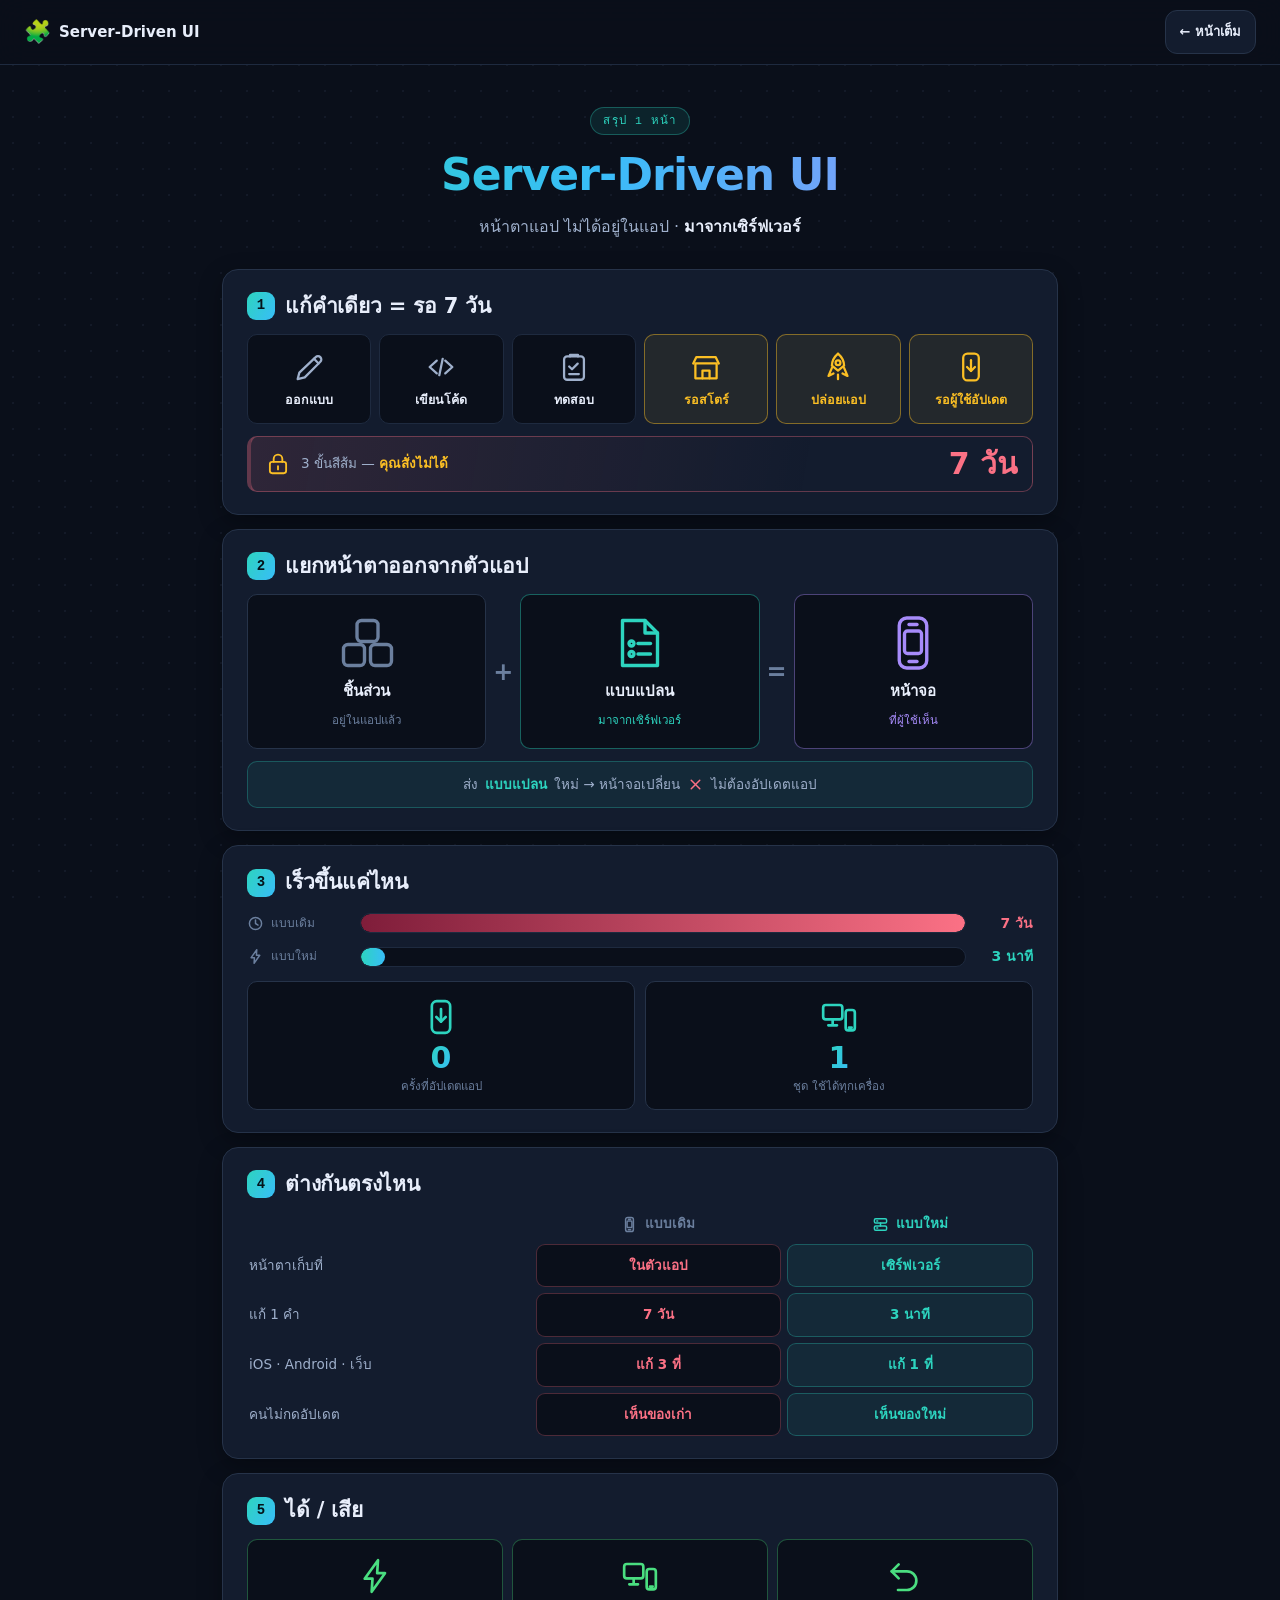
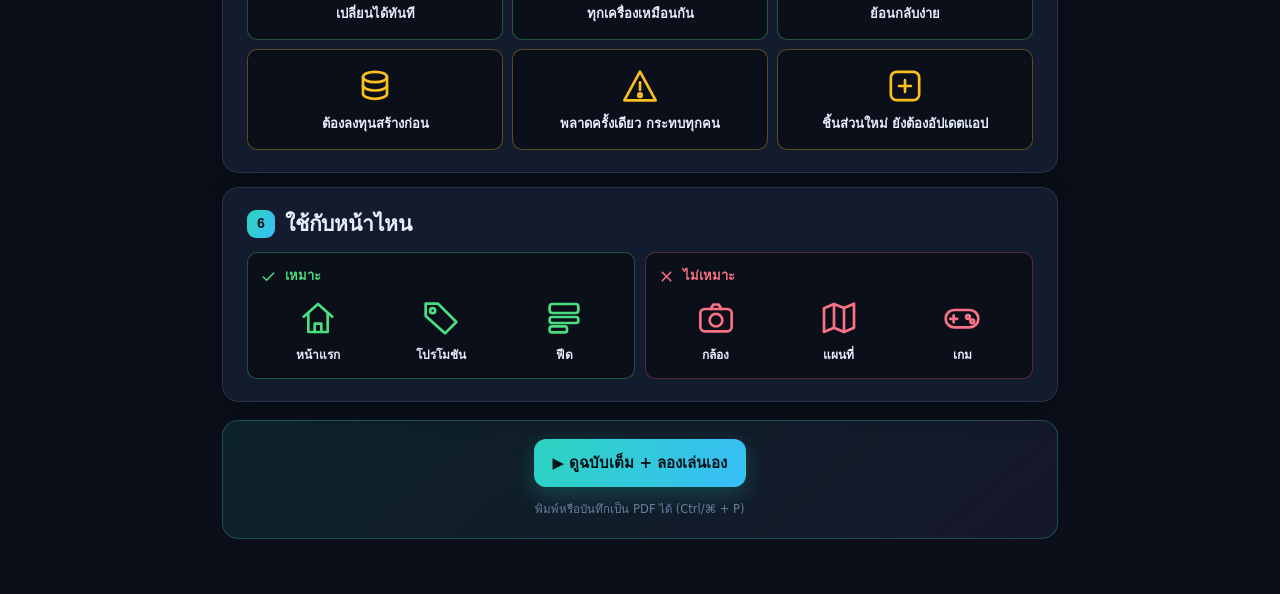
==== commit 1c0a8676: "เปลี่ยนหน้า infographic ให้เล่าด้วยภาพแทนข้อความ เดิมเป็นรายการ bullet ยาว ๆ 146 คำ อ่านแล้วลายตา เป" ====
--- a/infographic.html
+++ b/infographic.html
@@ -4,198 +4,242 @@
 <meta charset="UTF-8">
 <meta name="viewport" content="width=device-width, initial-scale=1">
 <title>Server-Driven UI สรุปใน 1 หน้า — Infographic</title>
-<meta name="description" content="อินโฟกราฟิกสรุป Server-Driven UI ใน 1 หน้า: ปัญหา แนวคิด ผลลัพธ์ ข้อดีข้อเสีย และควรใช้เมื่อไหร่ อ่านจบในหนึ่งนาที">
+<meta name="description" content="อินโฟกราฟิกสรุป Server-Driven UI ใน 1 หน้า เล่าด้วยภาพเป็นหลัก อ่านนิดเดียวเข้าใจครบ">
 <link rel="stylesheet" href="assets/css/style.css">
 <link rel="stylesheet" href="assets/css/infographic.css">
 <link rel="icon" href="data:image/svg+xml,<svg xmlns='http://www.w3.org/2000/svg' viewBox='0 0 100 100'><text y='.9em' font-size='90'>🧩</text></svg>">
 </head>
 <body class="ig-body">
 
+<!-- ===== คลังไอคอน: วาดเป็นเส้นด้วย currentColor จึงคมทุกขนาดและพิมพ์ออกกระดาษได้ ===== -->
+<svg class="sprite" aria-hidden="true" focusable="false">
+  <defs>
+    <g id="i-design"><path d="M4 20.5l5-1.2L20 8.3a2.3 2.3 0 0 0-3.3-3.3L5.2 16z"/><path d="M15.5 6.2l3.3 3.3"/></g>
+    <g id="i-code"><path d="M9 7.5 4 12l5 4.5"/><path d="M15 7.5 20 12l-5 4.5"/><path d="M13.2 6.2 10.8 17.8"/></g>
+    <g id="i-test"><rect x="5" y="4.5" width="14" height="16.5" rx="2.2"/><path d="M9.2 4.5V3.4h5.6v1.1"/><path d="M8.6 11.6l2 2 4-4"/><path d="M8.6 17h6.8"/></g>
+    <g id="i-store"><path d="M4.5 9.5h15V20h-15z"/><path d="M3 9.5 5.2 5h13.6L21 9.5"/><path d="M9.5 20v-5.5h5V20"/></g>
+    <g id="i-rocket"><path d="M12 2.5c2.9 2.5 4.3 5.7 4.3 8.6L12 14.6l-4.3-3.5c0-2.9 1.4-6.1 4.3-8.6z"/><circle cx="12" cy="9" r="1.7"/><path d="M7.7 12.6 5.3 18.3l3.5-1.7M16.3 12.6l2.4 5.7-3.5-1.7"/><path d="M12 17.4v3.2"/></g>
+    <g id="i-update"><rect x="6.5" y="2.5" width="11" height="19" rx="3"/><path d="M12 7.2v7.6"/><path d="M9.2 12l2.8 2.8L14.8 12"/></g>
+    <g id="i-lock"><rect x="4.5" y="10" width="15" height="10.5" rx="2.2"/><path d="M8 10V7.4a4 4 0 0 1 8 0V10"/><path d="M12 14v3"/></g>
+    <g id="i-brick"><rect x="8" y="3" width="8.4" height="8.4" rx="1.8"/><rect x="2.6" y="12.6" width="8.4" height="8.4" rx="1.8"/><rect x="13.4" y="12.6" width="8.4" height="8.4" rx="1.8"/></g>
+    <g id="i-plan"><path d="M5 3h9l5 5v13H5z"/><path d="M14 3v5h5"/><circle cx="8.6" cy="12.2" r="1"/><path d="M11.2 12.2h5"/><circle cx="8.6" cy="16.4" r="1"/><path d="M11.2 16.4h5"/></g>
+    <g id="i-phone"><rect x="6.5" y="2" width="11" height="20" rx="3"/><path d="M10.4 4.6h3.2"/><rect x="8.6" y="7.2" width="6.8" height="9" rx="1.2"/><path d="M10.4 19.4h3.2"/></g>
+    <g id="i-clock"><circle cx="12" cy="12" r="8.6"/><path d="M12 7.2V12l3.6 2.2"/></g>
+    <g id="i-bolt"><path d="M13.8 2.5 5.8 13.6h4.7L10 21.5l8-11.2h-4.7z"/></g>
+    <g id="i-devices"><rect x="2.5" y="4.8" width="11.5" height="8.6" rx="1.6"/><path d="M8.2 13.4V17M5.6 17h5.2"/><rect x="16" y="7.8" width="5.5" height="12.2" rx="1.6"/><path d="M18 18.4h1.6"/></g>
+    <g id="i-undo"><path d="M4 9.2h9.2a5.6 5.6 0 1 1 0 11.2H7.8"/><path d="M4 9.2 8.2 5M4 9.2l4.2 4.2"/></g>
+    <g id="i-coins"><ellipse cx="12" cy="6.6" rx="7.2" ry="3.1"/><path d="M4.8 6.6v5c0 1.7 3.2 3.1 7.2 3.1s7.2-1.4 7.2-3.1v-5"/><path d="M4.8 11.6v5c0 1.7 3.2 3.1 7.2 3.1s7.2-1.4 7.2-3.1v-5"/></g>
+    <g id="i-alert"><path d="M12 3.4 21.4 20.6H2.6z"/><path d="M12 9.8v4.6"/><circle cx="12" cy="17.5" r="1.05"/></g>
+    <g id="i-newpiece"><rect x="3.5" y="3.5" width="17" height="17" rx="3.4"/><path d="M12 8.4v7.2M8.4 12h7.2"/></g>
+    <g id="i-home"><path d="M3.4 11.2 12 3.6l8.6 7.6"/><path d="M6.2 9.4V20.4h11.6V9.4"/><path d="M10 20.4v-5h4v5"/></g>
+    <g id="i-tag"><path d="M2.8 10.8V3.4h7.4L21.2 14.4 14.4 21.2z"/><circle cx="7" cy="7.6" r="1.5"/></g>
+    <g id="i-feed"><rect x="3.4" y="3.6" width="17.2" height="5.4" rx="1.6"/><rect x="3.4" y="11.4" width="17.2" height="3.6" rx="1.3"/><rect x="3.4" y="17" width="10.4" height="3.6" rx="1.3"/></g>
+    <g id="i-camera"><rect x="2.6" y="6.6" width="18.8" height="13.4" rx="2.6"/><circle cx="12" cy="13.3" r="3.8"/><path d="M8.8 6.6 10.4 3.9h3.2l1.6 2.7"/></g>
+    <g id="i-map"><path d="M9 3.6 3 6.2v14.2L9 17.8l6 2.6 6-2.6V3.4l-6 2.6z"/><path d="M9 3.6v14.2M15 6v14.4"/></g>
+    <g id="i-game"><rect x="2.2" y="7.2" width="19.6" height="10.4" rx="5.2"/><path d="M7 10.4v4.2M4.9 12.5h4.2"/><circle cx="15.6" cy="11.4" r="1.1"/><circle cx="18.2" cy="14" r="1.1"/></g>
+    <g id="i-server"><rect x="3.4" y="3.8" width="17.2" height="6.2" rx="1.9"/><rect x="3.4" y="14" width="17.2" height="6.2" rx="1.9"/><path d="M6.8 6.9h1.2M6.8 17.1h1.2"/><path d="M12 10v4"/></g>
+    <g id="i-check"><path d="M4.6 12.6 9.4 17.4 19.4 7"/></g>
+    <g id="i-cross"><path d="M6 6l12 12M18 6 6 18"/></g>
+  </defs>
+</svg>
+
 <header class="nav nav--slim">
   <a class="nav__brand" href="index.html">
     <span class="nav__logo">🧩</span>
     <span>Server-Driven UI</span>
   </a>
-  <a class="btn btn--ghost nav--slim__cta" href="index.html">← ดูหน้าเต็ม (มีแอนิเมชัน + ลองเล่นได้)</a>
+  <a class="btn btn--ghost nav--slim__cta" href="index.html">← หน้าเต็ม</a>
 </header>
 
 <main class="poster">
 
   <!-- ---------- หัวเรื่อง ---------- -->
   <div class="ig-head">
-    <span class="ig-eyebrow">สรุปใน 1 หน้า</span>
+    <span class="ig-eyebrow">สรุป 1 หน้า</span>
     <h1>Server-Driven UI</h1>
-    <p class="ig-sub">หน้าตาแอป <b>ไม่ได้ฝังอยู่ในแอป</b> แต่ถูก <b>ส่งมาจากเซิร์ฟเวอร์</b><br>
-      จึงเปลี่ยนหน้าจอผู้ใช้ได้โดยไม่ต้องปล่อยแอปเวอร์ชันใหม่</p>
+    <p class="ig-sub">หน้าตาแอป ไม่ได้อยู่ในแอป · <b>มาจากเซิร์ฟเวอร์</b></p>
   </div>
 
   <!-- ---------- 1 · ปัญหา ---------- -->
   <section class="band">
-    <div class="band__head">
-      <span class="band__no">1</span>
-      <h2>ปัญหา</h2>
-    </div>
-    <p class="band__lead">“ขอเปลี่ยนคำบนปุ่มหน่อย” — คำเดียว แต่ต้องเดินครบทุกขั้น</p>
-
-    <ol class="chain">
-      <li class="chain__item"><b>ออกแบบ</b><span>ครึ่งวัน</span></li>
-      <li class="chain__item"><b>เขียนโค้ดในแอป</b><span>1 วัน</span></li>
-      <li class="chain__item"><b>ทดสอบ</b><span>1 วัน</span></li>
-      <li class="chain__item chain__item--out"><b>รอสโตร์ตรวจ</b><span>1–3 วัน</span></li>
-      <li class="chain__item chain__item--out"><b>ปล่อยเวอร์ชันใหม่</b><span>ทันที</span></li>
-      <li class="chain__item chain__item--out"><b>รอผู้ใช้กดอัปเดต</b><span>3 วัน–∞</span></li>
+    <div class="band__head"><span class="band__no">1</span><h2>แก้คำเดียว = รอ 7 วัน</h2></div>
+
+    <ol class="road">
+      <li class="road__stop">
+        <svg class="ic ic--road" viewBox="0 0 24 24"><use href="#i-design"/></svg>
+        <b>ออกแบบ</b>
+      </li>
+      <li class="road__stop">
+        <svg class="ic ic--road" viewBox="0 0 24 24"><use href="#i-code"/></svg>
+        <b>เขียนโค้ด</b>
+      </li>
+      <li class="road__stop">
+        <svg class="ic ic--road" viewBox="0 0 24 24"><use href="#i-test"/></svg>
+        <b>ทดสอบ</b>
+      </li>
+      <li class="road__stop road__stop--out">
+        <svg class="ic ic--road" viewBox="0 0 24 24"><use href="#i-store"/></svg>
+        <b>รอสโตร์</b>
+      </li>
+      <li class="road__stop road__stop--out">
+        <svg class="ic ic--road" viewBox="0 0 24 24"><use href="#i-rocket"/></svg>
+        <b>ปล่อยแอป</b>
+      </li>
+      <li class="road__stop road__stop--out">
+        <svg class="ic ic--road" viewBox="0 0 24 24"><use href="#i-update"/></svg>
+        <b>รอผู้ใช้อัปเดต</b>
+      </li>
     </ol>
 
-    <div class="alarm">
-      <b>≈ 7 วัน</b>
-      <span>และ <u>3 ขั้นสุดท้าย (สีส้ม) อยู่นอกการควบคุมของทีม</u> —
-        ต้องรอสโตร์ตรวจ และรอผู้ใช้กดอัปเดตเอง ซึ่งบางคนไม่กดเลยตลอดไป</span>
+    <div class="locked">
+      <svg class="ic ic--lock" viewBox="0 0 24 24"><use href="#i-lock"/></svg>
+      <span>3 ขั้นสีส้ม — <b>คุณสั่งไม่ได้</b></span>
+      <em>7 วัน</em>
     </div>
   </section>
 
   <!-- ---------- 2 · แนวคิด ---------- -->
   <section class="band">
-    <div class="band__head">
-      <span class="band__no">2</span>
-      <h2>แนวคิด</h2>
-    </div>
-    <p class="band__lead">แยก “หน้าตา” ออกจาก “ตัวแอป” — คิดเป็นเลโก้</p>
-
-    <div class="idea">
-      <div class="idea__card">
-        <span class="idea__icon" aria-hidden="true">🧱</span>
-        <b>กล่องเลโก้</b>
-        <p>แอปมีชิ้นส่วนเตรียมไว้แล้ว<br>ปุ่ม · รูป · ป้าย · ดาว · การ์ด</p>
-        <span class="idea__where">อยู่ในแอป</span>
-      </div>
-      <span class="idea__plus" aria-hidden="true">+</span>
-      <div class="idea__card idea__card--plan">
-        <span class="idea__icon" aria-hidden="true">📋</span>
+    <div class="band__head"><span class="band__no">2</span><h2>แยกหน้าตาออกจากตัวแอป</h2></div>
+
+    <div class="eq">
+      <figure class="eq__box">
+        <svg class="ic ic--xl" viewBox="0 0 24 24"><use href="#i-brick"/></svg>
+        <b>ชิ้นส่วน</b>
+        <figcaption>อยู่ในแอปแล้ว</figcaption>
+      </figure>
+
+      <span class="eq__op" aria-hidden="true">+</span>
+
+      <figure class="eq__box eq__box--plan">
+        <svg class="ic ic--xl" viewBox="0 0 24 24"><use href="#i-plan"/></svg>
         <b>แบบแปลน</b>
-        <p>บอกว่าหยิบชิ้นไหน<br>เรียงยังไง เขียนอะไร</p>
-        <span class="idea__where idea__where--srv">มาจากเซิร์ฟเวอร์</span>
-      </div>
-      <span class="idea__eq" aria-hidden="true">=</span>
-      <div class="idea__card idea__card--out">
-        <span class="idea__icon" aria-hidden="true">📱</span>
+        <figcaption>มาจากเซิร์ฟเวอร์</figcaption>
+      </figure>
+
+      <span class="eq__op" aria-hidden="true">=</span>
+
+      <figure class="eq__box eq__box--out">
+        <svg class="ic ic--xl" viewBox="0 0 24 24"><use href="#i-phone"/></svg>
         <b>หน้าจอ</b>
-        <p>แอปประกอบตามแบบแปลน<br>ด้วยชิ้นส่วนที่มีอยู่</p>
-        <span class="idea__where idea__where--ok">ผู้ใช้เห็นทันที</span>
-      </div>
-    </div>
-
-    <p class="idea__note">
-      เปลี่ยนหน้าจอ = <b>ส่งแบบแปลนใหม่</b> · ไม่ต้องส่งกล่องเลโก้ใหม่ = <b>ไม่ต้องอัปเดตแอป</b>
+        <figcaption>ที่ผู้ใช้เห็น</figcaption>
+      </figure>
+    </div>
+
+    <p class="eq__note">
+      ส่ง<b>แบบแปลน</b>ใหม่ → หน้าจอเปลี่ยน
+      <svg class="ic ic--sm" viewBox="0 0 24 24"><use href="#i-cross"/></svg> ไม่ต้องอัปเดตแอป
     </p>
   </section>
 
   <!-- ---------- 3 · ผลลัพธ์ ---------- -->
   <section class="band">
-    <div class="band__head">
-      <span class="band__no">3</span>
-      <h2>ผลลัพธ์</h2>
-    </div>
-    <div class="stats">
-      <div class="stat">
-        <b>7 วัน <i>→</i> 3 นาที</b>
-        <span>เวลาที่ใช้เปลี่ยนหน้าจอหนึ่งครั้ง</span>
-      </div>
-      <div class="stat">
-        <b>0</b>
-        <span>ครั้งที่ต้องปล่อยแอปเวอร์ชันใหม่</span>
-      </div>
-      <div class="stat">
-        <b>1</b>
-        <span>แบบแปลน ใช้ได้ทั้ง iOS · Android · เว็บ</span>
+    <div class="band__head"><span class="band__no">3</span><h2>เร็วขึ้นแค่ไหน</h2></div>
+
+    <div class="gauge">
+      <div class="gauge__row">
+        <span class="gauge__tag"><svg class="ic ic--sm" viewBox="0 0 24 24"><use href="#i-clock"/></svg> แบบเดิม</span>
+        <span class="gauge__track"><i class="gauge__fill gauge__fill--old"></i></span>
+        <b class="gauge__val gauge__val--old">7 วัน</b>
+      </div>
+      <div class="gauge__row">
+        <span class="gauge__tag"><svg class="ic ic--sm" viewBox="0 0 24 24"><use href="#i-bolt"/></svg> แบบใหม่</span>
+        <span class="gauge__track"><i class="gauge__fill gauge__fill--new"></i></span>
+        <b class="gauge__val gauge__val--new">3 นาที</b>
+      </div>
+    </div>
+
+    <div class="wins">
+      <div class="win">
+        <svg class="ic ic--lg" viewBox="0 0 24 24"><use href="#i-update"/></svg>
+        <b>0</b><span>ครั้งที่อัปเดตแอป</span>
+      </div>
+      <div class="win">
+        <svg class="ic ic--lg" viewBox="0 0 24 24"><use href="#i-devices"/></svg>
+        <b>1</b><span>ชุด ใช้ได้ทุกเครื่อง</span>
       </div>
     </div>
   </section>
 
   <!-- ---------- 4 · เทียบกัน ---------- -->
   <section class="band">
-    <div class="band__head">
-      <span class="band__no">4</span>
-      <h2>เทียบกัน</h2>
-    </div>
-    <div class="vs">
-      <div class="vs__col">
-        <h3>📱 แบบเดิม</h3>
-        <ul>
-          <li>หน้าตาถูกเย็บติดไปกับตัวแอป</li>
-          <li>แก้หน้าตา = ปล่อยแอปเวอร์ชันใหม่</li>
-          <li>iOS / Android / เว็บ ต้องแก้แยกกัน</li>
-          <li>ผู้ใช้ที่ไม่อัปเดต เห็นของเก่าตลอดไป</li>
-        </ul>
-      </div>
-      <div class="vs__col vs__col--new">
-        <h3>🛰️ Server-Driven UI</h3>
-        <ul>
-          <li>หน้าตามาจากเซิร์ฟเวอร์ตอนเปิดแอป</li>
-          <li>แก้หน้าตา = ส่งแบบแปลนใหม่</li>
-          <li>แก้ที่เดียว เปลี่ยนพร้อมกันทุกแพลตฟอร์ม</li>
-          <li>ทุกคนเห็นของใหม่ในการเปิดแอปครั้งถัดไป</li>
-        </ul>
+    <div class="band__head"><span class="band__no">4</span><h2>ต่างกันตรงไหน</h2></div>
+
+    <div class="mx">
+      <div class="mx__head">
+        <span></span>
+        <b><svg class="ic ic--sm" viewBox="0 0 24 24"><use href="#i-phone"/></svg> แบบเดิม</b>
+        <b class="mx__new"><svg class="ic ic--sm" viewBox="0 0 24 24"><use href="#i-server"/></svg> แบบใหม่</b>
+      </div>
+
+      <div class="mx__row">
+        <span class="mx__k">หน้าตาเก็บที่</span>
+        <span class="mx__v mx__v--bad">ในตัวแอป</span>
+        <span class="mx__v mx__v--good">เซิร์ฟเวอร์</span>
+      </div>
+      <div class="mx__row">
+        <span class="mx__k">แก้ 1 คำ</span>
+        <span class="mx__v mx__v--bad">7 วัน</span>
+        <span class="mx__v mx__v--good">3 นาที</span>
+      </div>
+      <div class="mx__row">
+        <span class="mx__k">iOS · Android · เว็บ</span>
+        <span class="mx__v mx__v--bad">แก้ 3 ที่</span>
+        <span class="mx__v mx__v--good">แก้ 1 ที่</span>
+      </div>
+      <div class="mx__row">
+        <span class="mx__k">คนไม่กดอัปเดต</span>
+        <span class="mx__v mx__v--bad">เห็นของเก่า</span>
+        <span class="mx__v mx__v--good">เห็นของใหม่</span>
       </div>
     </div>
   </section>
 
   <!-- ---------- 5 · ได้ / เสีย ---------- -->
   <section class="band">
-    <div class="band__head">
-      <span class="band__no">5</span>
-      <h2>ได้อะไร / เสียอะไร</h2>
-    </div>
-    <div class="pros">
-      <div class="pros__col pros__col--good">
-        <h3>✅ ได้</h3>
-        <ul>
-          <li>เปลี่ยนหน้าจอได้ในไม่กี่นาที</li>
-          <li>ทุกแพลตฟอร์มเหมือนกันเป๊ะ</li>
-          <li>ทดลอง A/B และย้อนกลับได้เร็ว</li>
-          <li>ทีมธุรกิจแก้เองได้ ไม่ต้องรอคิวทีมแอป</li>
-        </ul>
-      </div>
-      <div class="pros__col pros__col--bad">
-        <h3>⚠️ เสีย</h3>
-        <ul>
-          <li>ต้องลงทุนสร้างระบบพื้นฐานก่อน</li>
-          <li>พลาดครั้งเดียวกระทบผู้ใช้ทุกคนทันที</li>
-          <li>ชิ้นส่วน<em>ใหม่</em> ยังต้องอัปเดตแอปเหมือนเดิม</li>
-          <li>ต้องมีเน็ต + แผนสำรองเวลาโหลดไม่ได้</li>
-        </ul>
-      </div>
-    </div>
-  </section>
-
-  <!-- ---------- 6 · ใช้เมื่อไหร่ ---------- -->
+    <div class="band__head"><span class="band__no">5</span><h2>ได้ / เสีย</h2></div>
+
+    <div class="tiles">
+      <div class="tile tile--good"><svg class="ic ic--lg" viewBox="0 0 24 24"><use href="#i-bolt"/></svg><b>เปลี่ยนได้ทันที</b></div>
+      <div class="tile tile--good"><svg class="ic ic--lg" viewBox="0 0 24 24"><use href="#i-devices"/></svg><b>ทุกเครื่องเหมือนกัน</b></div>
+      <div class="tile tile--good"><svg class="ic ic--lg" viewBox="0 0 24 24"><use href="#i-undo"/></svg><b>ย้อนกลับง่าย</b></div>
+
+      <div class="tile tile--bad"><svg class="ic ic--lg" viewBox="0 0 24 24"><use href="#i-coins"/></svg><b>ต้องลงทุนสร้างก่อน</b></div>
+      <div class="tile tile--bad"><svg class="ic ic--lg" viewBox="0 0 24 24"><use href="#i-alert"/></svg><b>พลาดครั้งเดียว กระทบทุกคน</b></div>
+      <div class="tile tile--bad"><svg class="ic ic--lg" viewBox="0 0 24 24"><use href="#i-newpiece"/></svg><b>ชิ้นส่วนใหม่ ยังต้องอัปเดตแอป</b></div>
+    </div>
+  </section>
+
+  <!-- ---------- 6 · ใช้กับหน้าไหน ---------- -->
   <section class="band band--last">
-    <div class="band__head">
-      <span class="band__no">6</span>
-      <h2>ควรใช้เมื่อไหร่</h2>
-    </div>
-    <div class="when">
-      <div class="when__yes">
-        <b>คุ้ม</b>
-        <p>หน้าที่เปลี่ยนบ่อยตามธุรกิจ (หน้าแรก · โปรโมชัน · แคมเปญ) ·
-           มีหลายแพลตฟอร์มที่ต้องเหมือนกัน · อยากทดลองบ่อยจนรอบปล่อยแอปตามไม่ทัน</p>
-      </div>
-      <div class="when__no">
-        <b>ไม่คุ้ม</b>
-        <p>แอปเล็ก ทีมเดียว · หน้าจอนิ่ง ไม่ค่อยแก้ ·
-           หน้าที่ interactive สูงอย่างกล้อง แผนที่ เกม</p>
-      </div>
-    </div>
-    <p class="when__mix">
-      ที่ใช้กันจริงคือ <b>ผสมกัน</b> — ทำแบบนี้เฉพาะหน้าจอที่เปลี่ยนบ่อย ส่วนหน้าหลักยังเขียนแบบเดิม
-    </p>
+    <div class="band__head"><span class="band__no">6</span><h2>ใช้กับหน้าไหน</h2></div>
+
+    <div class="fit">
+      <div class="fit__group fit__group--yes">
+        <span class="fit__label"><svg class="ic ic--sm" viewBox="0 0 24 24"><use href="#i-check"/></svg> เหมาะ</span>
+        <div class="fit__items">
+          <div class="fit__item"><svg class="ic ic--lg" viewBox="0 0 24 24"><use href="#i-home"/></svg><b>หน้าแรก</b></div>
+          <div class="fit__item"><svg class="ic ic--lg" viewBox="0 0 24 24"><use href="#i-tag"/></svg><b>โปรโมชัน</b></div>
+          <div class="fit__item"><svg class="ic ic--lg" viewBox="0 0 24 24"><use href="#i-feed"/></svg><b>ฟีด</b></div>
+        </div>
+      </div>
+
+      <div class="fit__group fit__group--no">
+        <span class="fit__label"><svg class="ic ic--sm" viewBox="0 0 24 24"><use href="#i-cross"/></svg> ไม่เหมาะ</span>
+        <div class="fit__items">
+          <div class="fit__item"><svg class="ic ic--lg" viewBox="0 0 24 24"><use href="#i-camera"/></svg><b>กล้อง</b></div>
+          <div class="fit__item"><svg class="ic ic--lg" viewBox="0 0 24 24"><use href="#i-map"/></svg><b>แผนที่</b></div>
+          <div class="fit__item"><svg class="ic ic--lg" viewBox="0 0 24 24"><use href="#i-game"/></svg><b>เกม</b></div>
+        </div>
+      </div>
+    </div>
   </section>
 
   <!-- ---------- ปิดท้าย ---------- -->
   <div class="ig-foot">
-    <p><b>อยากเห็นภาพจริง ๆ?</b> หน้าเต็มมีแอนิเมชันทีละขั้น และมีแผงควบคุมให้ลองเปลี่ยนหน้าจอผู้ใช้ด้วยมือตัวเอง</p>
-    <a class="btn btn--primary" href="index.html">▶ ไปหน้าเต็ม</a>
-    <p class="ig-foot__hint">หน้านี้สั่งพิมพ์หรือบันทึกเป็น PDF ได้เลย (Ctrl/⌘ + P) — จัดหน้าไว้ให้แล้ว</p>
-    <p class="ig-foot__print">ฉบับเต็มที่มีแอนิเมชันทีละขั้น และแผงควบคุมให้ลองเปลี่ยนหน้าจอเอง อยู่ที่หน้าแรกของเว็บนี้</p>
+    <a class="btn btn--primary" href="index.html">▶ ดูฉบับเต็ม + ลองเล่นเอง</a>
+    <p class="ig-foot__hint">พิมพ์หรือบันทึกเป็น PDF ได้ (Ctrl/⌘ + P)</p>
+    <p class="ig-foot__print">ฉบับเต็มอยู่ที่หน้าแรกของเว็บนี้</p>
   </div>
 
 </main>
--- a/assets/css/infographic.css
+++ b/assets/css/infographic.css
@@ -1,24 +1,35 @@
 /* =====================================================================
    infographic.css — หน้าสรุป 1 หน้า (โหลดต่อจาก style.css เพื่อใช้ token ร่วมกัน)
    ---------------------------------------------------------------------
-   หน้านี้ไม่ใช้ JavaScript เลย แอนิเมชันเข้าใช้ CSS ทั้งหมด
-   เพื่อให้โหลดเร็ว พิมพ์ออกกระดาษได้ตรง และไม่มีอะไรพังได้
+   หน้านี้เล่าด้วย "ภาพ" เป็นหลัก ข้อความเป็นแค่ป้ายกำกับ 2-4 คำ
+   ไม่ใช้ JavaScript เลย · แอนิเมชันเข้าใช้ CSS · พิมพ์ออกกระดาษได้
    เขียนแบบ mobile-first เหมือนไฟล์หลัก
    ===================================================================== */
 
 .ig-body { padding-bottom: 8px; }
 
-/* แถบบนแบบบาง: มีแค่ชื่อกับปุ่มกลับไปหน้าเต็ม */
+/* คลังไอคอนต้องไม่กินที่ แต่ใช้ display:none ไม่ได้ในบางเบราว์เซอร์
+   เพราะจะทำให้ <use> อ้างไม่เจอ จึงย่อเป็นศูนย์แทน */
+.sprite { position: absolute; width: 0; height: 0; overflow: hidden; }
+
+/* ไอคอนทุกตัววาดด้วยเส้นสีปัจจุบัน จึงเปลี่ยนสีตามบริบทและพิมพ์ออกกระดาษได้ */
+.ic {
+  width: 24px; height: 24px; flex: none;
+  fill: none; stroke: currentColor;
+  stroke-width: 1.7; stroke-linecap: round; stroke-linejoin: round;
+  overflow: visible;
+}
+.ic > use { fill: none; stroke: currentColor; }
+.ic--sm   { width: 17px; height: 17px; stroke-width: 2.1; }
+.ic--road { width: 34px; height: 34px; stroke-width: 1.6; }
+.ic--lg   { width: 40px; height: 40px; stroke-width: 1.6; }
+.ic--xl   { width: 60px; height: 60px; stroke-width: 1.35; }
+
 .nav--slim { justify-content: space-between; }
 .nav--slim .nav__brand span:not(.nav__logo) { display: inline; font-size: 15px; }
-.nav--slim__cta { font-size: 13px; padding: 8px 12px; min-height: var(--tap); }
-.nav--slim__cta { max-width: 52%; text-align: center; line-height: 1.3; }
-
-.poster {
-  position: relative; z-index: 1;
-  max-width: 940px; margin: 0 auto;
-  padding: 26px 16px 40px;
-}
+.nav--slim__cta { font-size: 13px; padding: 8px 14px; min-height: var(--tap); }
+
+.poster { position: relative; z-index: 1; max-width: 900px; margin: 0 auto; padding: 24px 16px 36px; }
 
 /* ค่อย ๆ โผล่ตามลำดับด้วย CSS ล้วน ไม่ต้องรอ JS */
 .ig-head, .band, .ig-foot { animation: igIn .5s ease both; }
@@ -32,202 +43,218 @@
 @keyframes igIn { from { opacity: 0; transform: translateY(14px); } to { opacity: 1; transform: none; } }
 
 /* -------------------------------------------------------------- หัวเรื่อง */
-.ig-head { text-align: center; margin-bottom: 28px; }
+.ig-head { text-align: center; margin-bottom: 22px; }
 .ig-eyebrow {
-  display: inline-block; font-family: var(--mono); font-size: 12px; letter-spacing: .1em;
+  display: inline-block; font-family: var(--mono); font-size: 11.5px; letter-spacing: .1em;
   color: var(--brand); background: rgba(45, 212, 191, .1);
   border: 1px solid rgba(45, 212, 191, .32);
-  padding: 4px 13px; border-radius: 999px; margin-bottom: 12px;
+  padding: 3px 12px; border-radius: 999px; margin-bottom: 10px;
 }
 .ig-head h1 {
-  font-size: clamp(28px, 8vw, 46px); margin-bottom: 10px; letter-spacing: -.02em;
+  font-size: clamp(27px, 8vw, 44px); margin-bottom: 8px; letter-spacing: -.02em;
   background: linear-gradient(100deg, var(--brand), var(--brand-2) 45%, var(--accent));
   -webkit-background-clip: text; background-clip: text; color: transparent;
 }
-.ig-sub { margin: 0; font-size: 14.5px; color: var(--text-dim); line-height: 1.8; }
+.ig-sub { margin: 0; font-size: 14.5px; color: var(--text-dim); }
 .ig-sub b { color: var(--text); }
 
 /* ------------------------------------------------------------- แถบเนื้อหา */
 .band {
   background: var(--surface); border: 1px solid var(--line);
-  border-radius: var(--radius); padding: 18px 16px; margin-bottom: 14px;
+  border-radius: var(--radius); padding: 16px 14px; margin-bottom: 12px;
   box-shadow: var(--shadow-soft);
 }
 .band--last { margin-bottom: 0; }
-.band__head { display: flex; align-items: center; gap: 11px; margin-bottom: 6px; }
+.band__head { display: flex; align-items: center; gap: 10px; margin-bottom: 14px; }
 .band__no {
   flex: none; display: grid; place-items: center;
-  width: 30px; height: 30px; border-radius: 9px;
-  font-family: var(--mono); font-size: 15px; font-weight: 800;
+  width: 28px; height: 28px; border-radius: 9px;
+  font-family: var(--mono); font-size: 14px; font-weight: 800;
   color: #04131a; background: linear-gradient(120deg, var(--brand), var(--brand-2));
 }
-.band__head h2 { margin: 0; font-size: clamp(18px, 5vw, 22px); }
-.band__lead { margin: 0 0 14px; font-size: 14px; color: var(--text-dim); }
-
-/* --------------------------------------------------- 1 · โซ่ขั้นตอนปัญหา */
-.chain {
-  list-style: none; margin: 0 0 14px; padding: 0;
-  display: grid; gap: 8px;
-}
-.chain__item {
-  position: relative;
-  display: flex; align-items: baseline; justify-content: space-between; gap: 10px;
+.band__head h2 { margin: 0; font-size: clamp(17px, 4.8vw, 21px); }
+
+/* ------------------------------------------------- 1 · เส้นทาง 6 ขั้นตอน */
+.road {
+  list-style: none; margin: 0 0 12px; padding: 0;
+  display: grid; grid-template-columns: repeat(3, 1fr); gap: 8px;
+}
+.road__stop {
+  display: grid; justify-items: center; gap: 8px; text-align: center;
+  padding: 14px 6px; border-radius: var(--radius-sm);
   background: var(--bg); border: 1px solid var(--line-soft);
-  border-left: 3px solid var(--line);
-  border-radius: var(--radius-sm); padding: 9px 12px;
-}
-.chain__item b { font-size: 13.5px; font-weight: 700; }
-.chain__item span {
-  flex: none; font-family: var(--mono); font-size: 11px; color: var(--text-faint);
-}
-/* ขั้นที่ทีมควบคุมไม่ได้ */
-.chain__item--out { border-left-color: var(--warn); background: rgba(251, 191, 36, .05); }
-.chain__item--out b { color: var(--warn); }
-
-.alarm {
-  display: flex; align-items: baseline; gap: 12px; flex-wrap: wrap;
-  padding: 14px 16px; border-radius: var(--radius-sm);
-  background: linear-gradient(100deg, rgba(251, 113, 133, .12), transparent 70%);
+  color: var(--text-dim);
+}
+.road__stop b { font-size: 12px; font-weight: 700; color: var(--text); line-height: 1.3; }
+/* ขั้นที่ทีมสั่งไม่ได้ — ใช้สีเดียวกันทั้งกลุ่มให้เห็นว่าเป็นพวกเดียวกัน */
+.road__stop--out {
+  border-color: rgba(251, 191, 36, .45); background: rgba(251, 191, 36, .07);
+  color: var(--warn);
+}
+.road__stop--out b { color: var(--warn); }
+
+.locked {
+  display: flex; align-items: center; gap: 10px; flex-wrap: wrap;
+  padding: 12px 14px; border-radius: var(--radius-sm);
+  background: linear-gradient(100deg, rgba(251, 113, 133, .12), transparent 72%);
   border: 1px solid rgba(251, 113, 133, .34); border-left-width: 4px;
 }
-.alarm b {
-  font-size: clamp(24px, 7vw, 32px); color: var(--danger); line-height: 1;
-  font-variant-numeric: tabular-nums;
-}
-.alarm span { flex: 1 1 220px; font-size: 13px; color: var(--text-dim); line-height: 1.65; }
-.alarm u { text-decoration: none; color: var(--warn); font-weight: 700; }
-
-/* ----------------------------------------------------------- 2 · แนวคิด */
-.idea { display: grid; gap: 8px; align-items: stretch; }
-.idea__card {
+.ic--lock { width: 26px; height: 26px; color: var(--warn); }
+.locked span { flex: 1 1 150px; font-size: 13.5px; color: var(--text-dim); }
+.locked b { color: var(--warn); }
+.locked em {
+  font-style: normal; font-weight: 800; line-height: 1;
+  font-size: clamp(24px, 7vw, 30px); color: var(--danger);
+}
+
+/* ------------------------------------------------------ 2 · สมการภาพ */
+.eq { display: grid; gap: 6px; align-items: center; }
+.eq__box {
+  margin: 0; padding: 18px 12px; text-align: center;
+  display: grid; justify-items: center; gap: 5px;
   background: var(--bg); border: 1px solid var(--line);
-  border-radius: var(--radius-sm); padding: 15px 14px; text-align: center;
-  display: grid; gap: 5px; align-content: start;
-}
-.idea__card--plan { border-color: rgba(45, 212, 191, .4); }
-.idea__card--out { border-color: rgba(167, 139, 250, .4); }
-.idea__icon { font-size: 30px; line-height: 1; }
-.idea__card b { font-size: 15.5px; }
-.idea__card p { margin: 0; font-size: 12.5px; color: var(--text-dim); line-height: 1.6; }
-.idea__where {
-  justify-self: center; margin-top: 4px;
-  font-family: var(--mono); font-size: 10.5px;
-  color: var(--text-faint); background: var(--surface-2);
-  border: 1px solid var(--line); padding: 2px 9px; border-radius: 999px;
-}
-.idea__where--srv { color: var(--brand); background: rgba(45, 212, 191, .1); border-color: rgba(45, 212, 191, .3); }
-.idea__where--ok  { color: var(--accent); background: rgba(167, 139, 250, .1); border-color: rgba(167, 139, 250, .3); }
-.idea__plus, .idea__eq {
-  justify-self: center; font-size: 22px; font-weight: 800; color: var(--text-faint); line-height: 1;
-}
-.idea__note {
-  margin: 14px 0 0; padding: 12px 14px; text-align: center;
-  font-size: 14px; color: var(--text-dim);
+  border-radius: var(--radius-sm); color: var(--text-faint);
+}
+.eq__box b { font-size: 15px; color: var(--text); }
+.eq__box figcaption { font-size: 11.5px; color: var(--text-faint); }
+.eq__box--plan { border-color: rgba(45, 212, 191, .42); color: var(--brand); }
+.eq__box--plan figcaption { color: var(--brand); }
+.eq__box--out { border-color: rgba(167, 139, 250, .42); color: var(--accent); }
+.eq__box--out figcaption { color: var(--accent); }
+.eq__op {
+  justify-self: center; font-size: 24px; font-weight: 800;
+  color: var(--text-faint); line-height: 1;
+}
+.eq__note {
+  display: flex; align-items: center; justify-content: center; gap: 7px; flex-wrap: wrap;
+  margin: 12px 0 0; padding: 11px 14px; text-align: center;
+  font-size: 13.5px; color: var(--text-dim);
   background: rgba(45, 212, 191, .07); border: 1px solid rgba(45, 212, 191, .28);
   border-radius: var(--radius-sm);
 }
-.idea__note b { color: var(--brand); }
-
-/* ---------------------------------------------------------- 3 · ผลลัพธ์ */
-.stats { display: grid; gap: 10px; }
-.stat {
-  background: var(--bg); border: 1px solid var(--line);
-  border-radius: var(--radius-sm); padding: 14px; text-align: center;
-}
-.stat b {
-  display: block; font-size: clamp(22px, 6.4vw, 28px); line-height: 1.25;
+.eq__note b { color: var(--brand); }
+.eq__note .ic { color: var(--danger); }
+
+/* ---------------------------------------------------- 3 · แท่งเทียบเวลา */
+.gauge { display: grid; gap: 9px; margin-bottom: 12px; }
+.gauge__row { display: grid; grid-template-columns: 84px 1fr auto; align-items: center; gap: 9px; }
+.gauge__tag {
+  display: flex; align-items: center; gap: 7px;
+  font-size: 12px; color: var(--text-faint);
+}
+.gauge__track {
+  height: 16px; border-radius: 999px; overflow: hidden;
+  background: var(--bg); border: 1px solid var(--line-soft);
+}
+.gauge__fill { display: block; height: 100%; border-radius: 999px; }
+/* 7 วัน กับ 3 นาที ต่างกันหลายพันเท่า วาดตามสัดส่วนจริงจะมองไม่เห็นเลย
+   จึงให้แท่งใหม่สั้นที่สุดเท่าที่ยังพอเห็น แล้วติดตัวเลขจริงกำกับไว้ */
+.gauge__fill--old { width: 100%; background: linear-gradient(90deg, #7f1d3a, var(--danger)); }
+.gauge__fill--new { width: 4%; background: linear-gradient(90deg, var(--brand), var(--brand-2)); }
+.gauge__val { font-size: 14px; font-weight: 800; min-width: 58px; text-align: right; }
+.gauge__val--old { color: var(--danger); }
+.gauge__val--new { color: var(--brand); }
+
+.wins { display: grid; grid-template-columns: 1fr 1fr; gap: 10px; }
+.win {
+  display: grid; justify-items: center; gap: 4px; text-align: center;
+  padding: 15px 8px; border-radius: var(--radius-sm);
+  background: var(--bg); border: 1px solid var(--line); color: var(--brand);
+}
+.win b {
+  font-size: clamp(24px, 7vw, 30px); line-height: 1.1;
   background: linear-gradient(120deg, var(--brand), var(--brand-2));
   -webkit-background-clip: text; background-clip: text; color: transparent;
 }
-/* ตัวเลขใช้ไล่เฉดผ่าน background-clip: text ซึ่งลูกจะสืบทอด color: transparent มา
-   ถ้าใส่ opacity ให้ลูก มันจะกลายเป็นเลเยอร์แยกแล้วถูก clip กับพื้นหลังเปล่า → หายไปเลย
-   จึงต้องกำหนดสีทึบให้ลูกเองด้วย -webkit-text-fill-color */
-.stat b i {
-  font-style: normal;
+.win span { font-size: 11.5px; color: var(--text-faint); line-height: 1.4; }
+
+/* ------------------------------------------------------- 4 · ตารางเทียบ */
+.mx { display: grid; gap: 6px; }
+.mx__head, .mx__row {
+  display: grid; grid-template-columns: 1.15fr 1fr 1fr; gap: 6px; align-items: center;
+}
+.mx__head b {
+  display: flex; align-items: center; justify-content: center; gap: 7px;
+  font-size: 12.5px; color: var(--text-faint);
+  padding-bottom: 2px;
+}
+.mx__head .mx__new { color: var(--brand); }
+.mx__k { font-size: 12.5px; color: var(--text-dim); padding-left: 2px; }
+.mx__v {
+  text-align: center; font-size: 12.5px; font-weight: 700;
+  padding: 9px 4px; border-radius: 9px;
+  background: var(--bg); border: 1px solid var(--line-soft);
+}
+.mx__v--bad  { color: var(--danger); border-color: rgba(251, 113, 133, .28); }
+.mx__v--good { color: var(--brand);  border-color: rgba(45, 212, 191, .3); background: rgba(45, 212, 191, .07); }
+
+/* -------------------------------------------------------- 5 · ได้ / เสีย */
+.tiles { display: grid; grid-template-columns: 1fr 1fr; gap: 9px; }
+.tile {
+  display: grid; justify-items: center; gap: 9px; text-align: center;
+  padding: 16px 10px; border-radius: var(--radius-sm);
+  background: var(--bg); border: 1px solid var(--line);
+}
+.tile b { font-size: 12.5px; line-height: 1.4; color: var(--text); }
+.tile--good { border-color: rgba(74, 222, 128, .34); color: var(--good); }
+.tile--bad  { border-color: rgba(251, 191, 36, .34); color: var(--warn); }
+
+/* ------------------------------------------------------ 6 · เหมาะ/ไม่เหมาะ */
+.fit { display: grid; gap: 10px; }
+.fit__group { padding: 12px; border-radius: var(--radius-sm); background: var(--bg); border: 1px solid var(--line); }
+.fit__group--yes { border-color: rgba(74, 222, 128, .34); }
+.fit__group--no  { border-color: rgba(251, 113, 133, .3); }
+.fit__label {
+  display: inline-flex; align-items: center; gap: 8px;
+  font-size: 13px; font-weight: 800; margin-bottom: 10px;
+}
+.fit__group--yes .fit__label { color: var(--good); }
+.fit__group--no .fit__label { color: var(--danger); }
+.fit__items { display: grid; grid-template-columns: repeat(3, 1fr); gap: 8px; }
+.fit__item {
+  display: grid; justify-items: center; gap: 7px; text-align: center;
   color: var(--text-faint);
-  -webkit-text-fill-color: var(--text-faint);
-  padding: 0 2px;
-}
-.stat span { display: block; margin-top: 5px; font-size: 12.5px; color: var(--text-faint); line-height: 1.55; }
-
-/* --------------------------------------------------------- 4 · เทียบกัน */
-.vs { display: grid; gap: 10px; }
-.vs__col {
-  background: var(--bg); border: 1px solid var(--line);
-  border-radius: var(--radius-sm); padding: 15px;
-}
-.vs__col--new { border-color: rgba(45, 212, 191, .38); }
-.vs__col h3 { font-size: 15.5px; margin-bottom: 9px; }
-.vs__col ul { margin: 0; padding-left: 18px; display: grid; gap: 6px; font-size: 13px; color: var(--text-dim); }
-.vs__col--new ul { color: var(--text); }
-
-/* ------------------------------------------------------- 5 · ได้ / เสีย */
-.pros { display: grid; gap: 10px; }
-.pros__col {
-  background: var(--bg); border: 1px solid var(--line);
-  border-left-width: 3px; border-radius: var(--radius-sm); padding: 15px;
-}
-.pros__col--good { border-left-color: var(--good); }
-.pros__col--bad  { border-left-color: var(--warn); }
-.pros__col h3 { font-size: 15.5px; margin-bottom: 9px; }
-.pros__col ul { margin: 0; padding-left: 18px; display: grid; gap: 6px; font-size: 13px; color: var(--text-dim); }
-.pros__col em { font-style: normal; color: var(--warn); font-weight: 700; }
-
-/* ----------------------------------------------------- 6 · ใช้เมื่อไหร่ */
-.when { display: grid; gap: 10px; }
-.when__yes, .when__no {
-  background: var(--bg); border: 1px solid var(--line);
-  border-radius: var(--radius-sm); padding: 14px;
-}
-.when__yes { border-color: rgba(74, 222, 128, .34); }
-.when__no  { border-color: rgba(251, 113, 133, .3); }
-.when b { display: block; font-size: 14.5px; margin-bottom: 4px; }
-.when__yes b { color: var(--good); }
-.when__no b  { color: var(--danger); }
-.when p { margin: 0; font-size: 13px; color: var(--text-dim); line-height: 1.7; }
-.when__mix {
-  margin: 12px 0 0; font-size: 13.5px; color: var(--text-dim); text-align: center;
-}
-.when__mix b { color: var(--accent); }
+}
+.fit__item b { font-size: 12px; color: var(--text); }
+.fit__group--yes .fit__item { color: var(--good); }
+.fit__group--no .fit__item { color: var(--danger); }
 
 /* -------------------------------------------------------------- ปิดท้าย */
 .ig-foot {
-  margin-top: 22px; padding: 22px 18px; text-align: center;
+  margin-top: 18px; padding: 18px 16px; text-align: center;
   background: linear-gradient(140deg, rgba(45, 212, 191, .1), rgba(167, 139, 250, .07));
   border: 1px solid rgba(45, 212, 191, .28); border-radius: var(--radius);
 }
-.ig-foot p { margin: 0 0 14px; font-size: 14px; color: var(--text-dim); }
-.ig-foot b { color: var(--text); }
-.ig-foot__hint { margin: 14px 0 0 !important; font-size: 12px; color: var(--text-faint); }
+.ig-foot .btn { width: 100%; justify-content: center; }
+.ig-foot__hint { margin: 12px 0 0; font-size: 11.5px; color: var(--text-faint); }
 .ig-foot__print { display: none; }
 
 /* =====================================================================
-   ≥ 640px
+   ≥ 560px
    ===================================================================== */
-@media (min-width: 640px) {
-  .poster { padding: 34px 24px 48px; }
-  .band { padding: 22px 20px; }
-  .chain { grid-template-columns: 1fr 1fr; }
-  .idea { grid-template-columns: 1fr 24px 1fr; }
-  .idea__card--out { grid-column: 1 / -1; }
-  .idea__eq { display: none; }
-  .stats { grid-template-columns: repeat(3, 1fr); }
-  .vs, .pros, .when { grid-template-columns: 1fr 1fr; }
+@media (min-width: 560px) {
+  .road { grid-template-columns: repeat(6, 1fr); }
+  .road__stop b { font-size: 11.5px; }
+  .eq { grid-template-columns: 1fr 22px 1fr 22px 1fr; }
+  .tiles { grid-template-columns: repeat(3, 1fr); }
+  .fit { grid-template-columns: 1fr 1fr; }
+  .ig-foot .btn { width: auto; }
 }
 
 /* =====================================================================
    ≥ 900px
    ===================================================================== */
 @media (min-width: 900px) {
-  .poster { padding: 44px 32px 56px; }
-  .ig-head { margin-bottom: 34px; }
-  .band { padding: 24px 26px; margin-bottom: 16px; }
-  .chain { grid-template-columns: repeat(3, 1fr); }
-  /* จอกว้างพอให้เรียง กล่องเลโก้ + แบบแปลน = หน้าจอ ในบรรทัดเดียว */
-  .idea { grid-template-columns: 1fr 26px 1fr 26px 1fr; }
-  .idea__card--out { grid-column: auto; }
-  .idea__eq { display: block; }
+  .poster { padding: 40px 32px 48px; }
+  .ig-head { margin-bottom: 28px; }
+  .band { padding: 22px 24px; margin-bottom: 14px; }
   .ig-sub { font-size: 16px; }
+  .road__stop { padding: 15px 8px; }
+  .road__stop b { font-size: 12.5px; }
+  .gauge__row { grid-template-columns: 104px 1fr auto; }
+  .gauge__track { height: 20px; }
+  .mx__k, .mx__v, .mx__head b { font-size: 13.5px; }
+  .tile b { font-size: 13px; }
 }
 
 /* =====================================================================
@@ -237,52 +264,53 @@
 @media print {
   @page { margin: 12mm; }
 
-  .nav, .ig-foot__hint { display: none !important; }
+  .nav, .ig-foot__hint, .btn { display: none !important; }
   .ig-head, .band, .ig-foot { animation: none !important; }
 
-  html, body, .ig-body {
-    background: #fff !important; color: #14181f !important;
-  }
+  html, body, .ig-body { background: #fff !important; color: #14181f !important; }
   body::before { display: none !important; }   /* ลายจุดพื้นหลัง */
-
   .poster { max-width: none; padding: 0; }
 
-  .band, .ig-foot, .stat, .vs__col, .pros__col, .when__yes, .when__no,
-  .chain__item, .idea__card, .idea__note, .alarm {
+  .band, .ig-foot, .road__stop, .eq__box, .eq__note, .locked,
+  .gauge__track, .win, .mx__v, .tile, .fit__group {
     background: #fff !important;
     border-color: #c8cfda !important;
     box-shadow: none !important;
     break-inside: avoid; page-break-inside: avoid;
   }
-  .band { margin-bottom: 8mm; }
-
-  /* ข้อความไล่เฉดสีพิมพ์ออกมาไม่ติด ต้องเปลี่ยนเป็นสีทึบ */
-  .ig-head h1, .stat b {
-    background: none !important; -webkit-text-fill-color: currentColor !important;
+  .band { margin-bottom: 7mm; }
+
+  /* ข้อความไล่เฉดพิมพ์ออกมาไม่ติด ต้องเปลี่ยนเป็นสีทึบ */
+  .ig-head h1, .win b {
+    background: none !important;
+    -webkit-text-fill-color: currentColor !important;
     color: #0f766e !important;
   }
   .band__no { background: #0f766e !important; color: #fff !important; }
 
-  h1, h2, h3, b, u { color: #14181f !important; }
-  p, li, span, .ig-sub, .band__lead { color: #3d4757 !important; }
-  .chain__item span { color: #6b7686 !important; }
-
-  .chain__item--out { background: #fff8e6 !important; border-left-color: #b45309 !important; }
-  .chain__item--out b { color: #b45309 !important; }
-  .alarm { border-color: #dc2626 !important; }
-  .alarm b { color: #dc2626 !important; }
-  .alarm u { color: #b45309 !important; }
-  .when__yes b { color: #15803d !important; }
-  .when__no b { color: #dc2626 !important; }
-  .pros__col--good { border-left-color: #15803d !important; }
-  .pros__col--bad { border-left-color: #b45309 !important; }
-  .idea__note b, .when__mix b { color: #0f766e !important; }
-  /* ป้ายเล็กมีพื้นหลังเข้มของตัวเอง ต้องล้างด้วย ไม่งั้นพิมพ์ออกมาเป็นแถบดำ */
-  .idea__where {
-    color: #0f766e !important; background: #fff !important; border-color: #99b3ae !important;
-  }
-
-  /* ปุ่มกดไม่มีประโยชน์บนกระดาษ — ซ่อนแล้วใส่ข้อความบอกทางแทน */
-  .btn { display: none !important; }
+  h1, h2, b { color: #14181f !important; }
+  p, span, figcaption, .ig-sub, .mx__k { color: #3d4757 !important; }
+
+  /* แท่งเทียบเวลาต้องพิมพ์ให้ติด ไม่งั้นกราฟจะกลายเป็นกล่องเปล่า */
+  .gauge__fill { print-color-adjust: exact; -webkit-print-color-adjust: exact; }
+  .gauge__fill--old { background: #dc2626 !important; }
+  .gauge__fill--new { background: #0f766e !important; }
+  .gauge__val--old { color: #dc2626 !important; }
+  .gauge__val--new { color: #0f766e !important; }
+
+  .road__stop { color: #3d4757 !important; }
+  .road__stop--out, .road__stop--out b { color: #b45309 !important; }
+  .road__stop--out { border-color: #b45309 !important; }
+  .locked { border-color: #dc2626 !important; }
+  .locked em { color: #dc2626 !important; }
+  .locked b, .ic--lock { color: #b45309 !important; }
+  .eq__box--plan, .eq__box--plan figcaption, .eq__note b { color: #0f766e !important; }
+  .eq__box--out, .eq__box--out figcaption { color: #6d28d9 !important; }
+  .eq__note .ic { color: #dc2626 !important; }
+  .mx__v--bad, .fit__group--no .fit__label, .fit__group--no .fit__item { color: #dc2626 !important; }
+  .mx__v--good, .mx__head .mx__new { color: #0f766e !important; }
+  .tile--good, .fit__group--yes .fit__label, .fit__group--yes .fit__item { color: #15803d !important; }
+  .tile--bad { color: #b45309 !important; }
+  .tile b, .fit__item b, .road__stop b { color: #14181f !important; }
   .ig-foot__print { display: block !important; margin: 0 !important; font-size: 12px; color: #3d4757 !important; }
 }
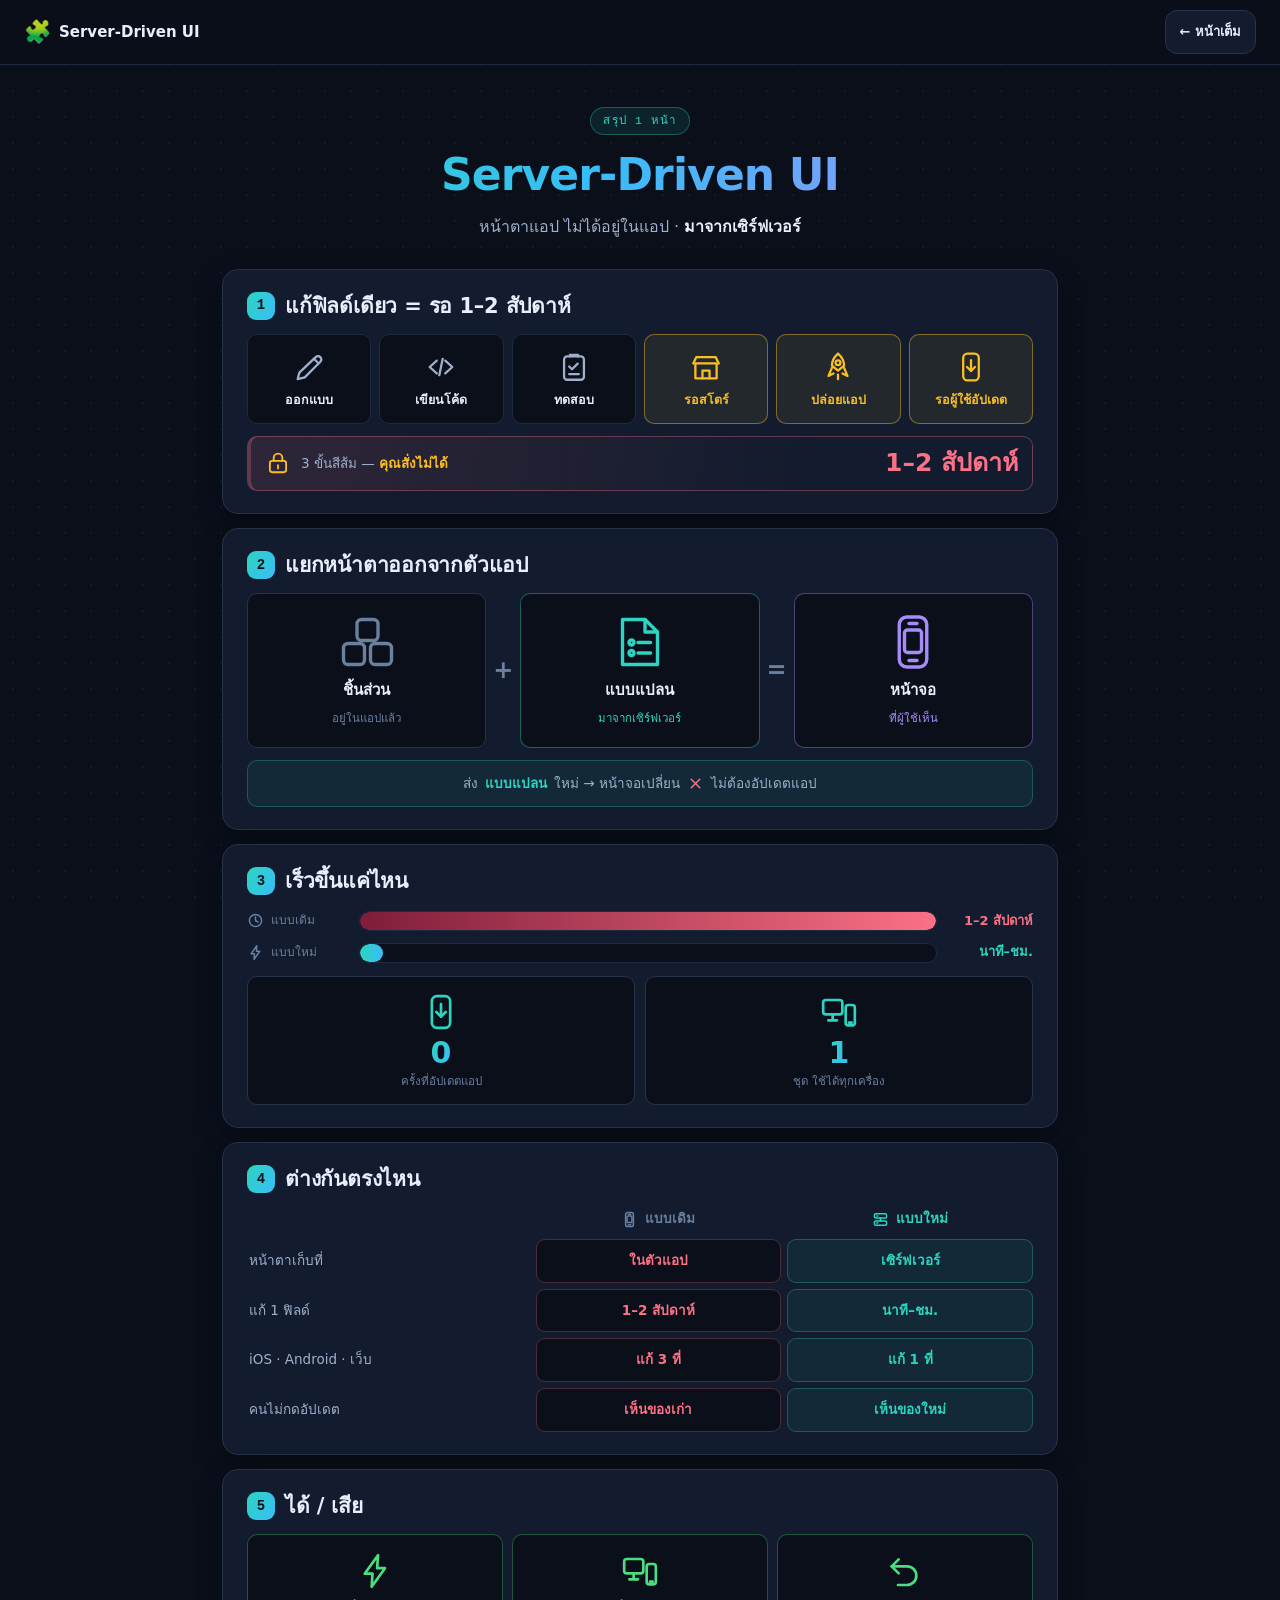
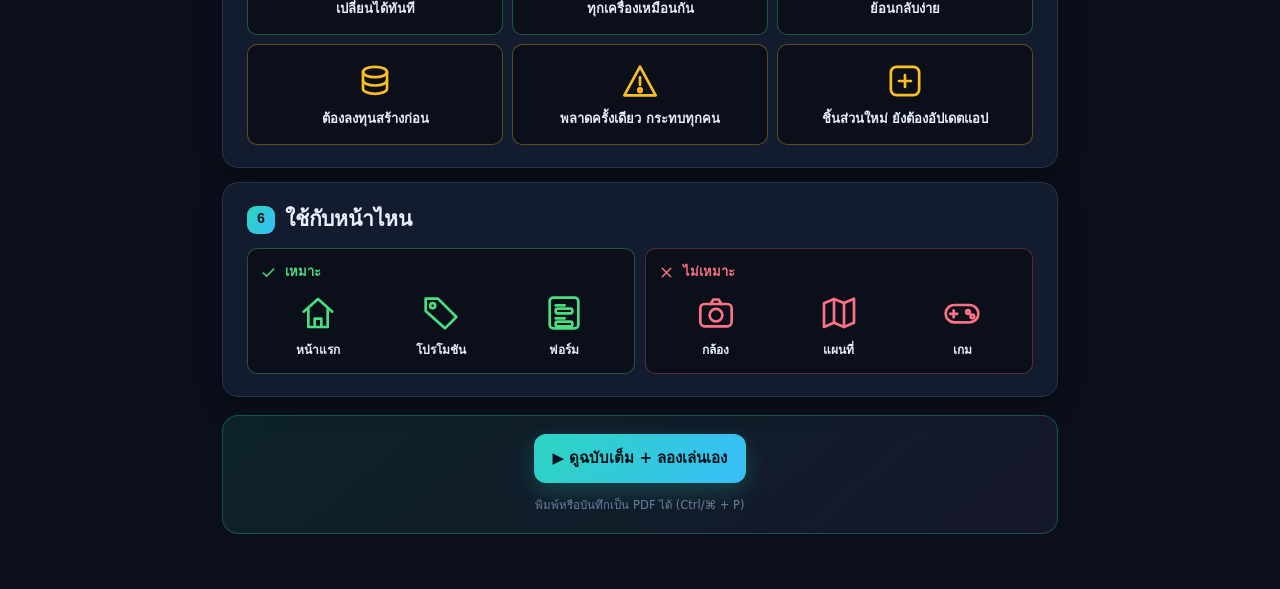
==== commit b7ad721e: "ปรับตัวเลขและเนื้อหาให้ตรงกับกรณีใช้งานจริง ตัวเลขเดิมบนเว็บ (7 วัน → 3 นาที) ไม่ตรงกับเอกสารอ้างอิง" ====
--- a/infographic.html
+++ b/infographic.html
@@ -33,6 +33,7 @@
     <g id="i-newpiece"><rect x="3.5" y="3.5" width="17" height="17" rx="3.4"/><path d="M12 8.4v7.2M8.4 12h7.2"/></g>
     <g id="i-home"><path d="M3.4 11.2 12 3.6l8.6 7.6"/><path d="M6.2 9.4V20.4h11.6V9.4"/><path d="M10 20.4v-5h4v5"/></g>
     <g id="i-tag"><path d="M2.8 10.8V3.4h7.4L21.2 14.4 14.4 21.2z"/><circle cx="7" cy="7.6" r="1.5"/></g>
+    <g id="i-form"><rect x="3.4" y="2.8" width="17.2" height="18.4" rx="2.2"/><path d="M7 7.4h5.4"/><rect x="7" y="9.4" width="10" height="2.8" rx="1.1"/><path d="M7 15.2h5.4"/><rect x="7" y="17.2" width="10" height="2.8" rx="1.1"/></g>
     <g id="i-feed"><rect x="3.4" y="3.6" width="17.2" height="5.4" rx="1.6"/><rect x="3.4" y="11.4" width="17.2" height="3.6" rx="1.3"/><rect x="3.4" y="17" width="10.4" height="3.6" rx="1.3"/></g>
     <g id="i-camera"><rect x="2.6" y="6.6" width="18.8" height="13.4" rx="2.6"/><circle cx="12" cy="13.3" r="3.8"/><path d="M8.8 6.6 10.4 3.9h3.2l1.6 2.7"/></g>
     <g id="i-map"><path d="M9 3.6 3 6.2v14.2L9 17.8l6 2.6 6-2.6V3.4l-6 2.6z"/><path d="M9 3.6v14.2M15 6v14.4"/></g>
@@ -62,7 +63,7 @@
 
   <!-- ---------- 1 · ปัญหา ---------- -->
   <section class="band">
-    <div class="band__head"><span class="band__no">1</span><h2>แก้คำเดียว = รอ 7 วัน</h2></div>
+    <div class="band__head"><span class="band__no">1</span><h2>แก้ฟิลด์เดียว = รอ 1–2 สัปดาห์</h2></div>
 
     <ol class="road">
       <li class="road__stop">
@@ -94,7 +95,7 @@
     <div class="locked">
       <svg class="ic ic--lock" viewBox="0 0 24 24"><use href="#i-lock"/></svg>
       <span>3 ขั้นสีส้ม — <b>คุณสั่งไม่ได้</b></span>
-      <em>7 วัน</em>
+      <em>1–2 สัปดาห์</em>
     </div>
   </section>
 
@@ -140,12 +141,12 @@
       <div class="gauge__row">
         <span class="gauge__tag"><svg class="ic ic--sm" viewBox="0 0 24 24"><use href="#i-clock"/></svg> แบบเดิม</span>
         <span class="gauge__track"><i class="gauge__fill gauge__fill--old"></i></span>
-        <b class="gauge__val gauge__val--old">7 วัน</b>
+        <b class="gauge__val gauge__val--old">1–2 สัปดาห์</b>
       </div>
       <div class="gauge__row">
         <span class="gauge__tag"><svg class="ic ic--sm" viewBox="0 0 24 24"><use href="#i-bolt"/></svg> แบบใหม่</span>
         <span class="gauge__track"><i class="gauge__fill gauge__fill--new"></i></span>
-        <b class="gauge__val gauge__val--new">3 นาที</b>
+        <b class="gauge__val gauge__val--new">นาที–ชม.</b>
       </div>
     </div>
 
@@ -178,9 +179,9 @@
         <span class="mx__v mx__v--good">เซิร์ฟเวอร์</span>
       </div>
       <div class="mx__row">
-        <span class="mx__k">แก้ 1 คำ</span>
-        <span class="mx__v mx__v--bad">7 วัน</span>
-        <span class="mx__v mx__v--good">3 นาที</span>
+        <span class="mx__k">แก้ 1 ฟิลด์</span>
+        <span class="mx__v mx__v--bad">1–2 สัปดาห์</span>
+        <span class="mx__v mx__v--good">นาที–ชม.</span>
       </div>
       <div class="mx__row">
         <span class="mx__k">iOS · Android · เว็บ</span>
@@ -220,7 +221,7 @@
         <div class="fit__items">
           <div class="fit__item"><svg class="ic ic--lg" viewBox="0 0 24 24"><use href="#i-home"/></svg><b>หน้าแรก</b></div>
           <div class="fit__item"><svg class="ic ic--lg" viewBox="0 0 24 24"><use href="#i-tag"/></svg><b>โปรโมชัน</b></div>
-          <div class="fit__item"><svg class="ic ic--lg" viewBox="0 0 24 24"><use href="#i-feed"/></svg><b>ฟีด</b></div>
+          <div class="fit__item"><svg class="ic ic--lg" viewBox="0 0 24 24"><use href="#i-form"/></svg><b>ฟอร์ม</b></div>
         </div>
       </div>
 
--- a/assets/css/style.css
+++ b/assets/css/style.css
@@ -473,6 +473,37 @@
   85%, 100% { top: calc(100% - 4px); transform: translateX(-50%) scale(0); opacity: 0; }
 }
 
+/* --------------------------- ลูกค้าหลายรายจาก engine เดียว --------------------------- */
+.tenants { margin-bottom: 26px; }
+.tenants__engine { position: relative; text-align: center; padding-bottom: 22px; }
+.tenants__engine span {
+  display: inline-block; font-size: 13.5px; font-weight: 700; color: var(--brand);
+  background: rgba(45, 212, 191, .1); border: 1px solid rgba(45, 212, 191, .35);
+  padding: 8px 16px; border-radius: 999px;
+}
+/* เส้นแยกออกเป็นสามสาย สื่อว่า engine เดียวแตกไปหลายลูกค้า */
+.tenants__pipe {
+  position: absolute; left: 50%; bottom: 0; transform: translateX(-50%);
+  width: 2px; height: 18px; background: var(--line);
+}
+.tenants__row { display: grid; gap: 10px; }
+.tenant {
+  background: var(--surface); border: 1px solid var(--line);
+  border-radius: var(--radius-sm); padding: 14px;
+  display: grid; gap: 7px; align-content: start;
+}
+.tenant b { font-size: 13.5px; color: var(--text); }
+/* แต่ละแท่งคือหนึ่งช่องกรอกในฟอร์ม — จำนวนไม่เท่ากันคือประเด็นทั้งหมด */
+.tenant i {
+  display: block; height: 9px; border-radius: 4px;
+  background: linear-gradient(90deg, var(--surface-2), var(--line));
+}
+.tenant span { font-family: var(--mono); font-size: 11px; color: var(--text-faint); margin-top: 2px; }
+.tenants__cap {
+  margin: 14px 0 0; text-align: center; font-size: 13.5px; color: var(--text-dim); line-height: 1.8;
+}
+.tenants__cap b { color: var(--brand); }
+
 .punch {
   text-align: center; padding: 22px 18px; margin-bottom: 26px;
   background: linear-gradient(140deg, rgba(45, 212, 191, .12), rgba(167, 139, 250, .08));
@@ -988,6 +1019,7 @@
   .journey__clock { flex: 0 0 auto; margin-left: auto; }
   .journey__toolbar .btn { flex: 0 0 auto; }
   .journey__insight { grid-template-columns: 1fr 1fr; }
+  .tenants__row { grid-template-columns: repeat(3, 1fr); }
   .lego { grid-template-columns: 1fr 54px 1fr; }
   .lego__arrow { width: auto; height: 4px; align-self: center; }
   .lego__dot { animation: legoRight 2.4s ease-in-out infinite; }
--- a/assets/css/infographic.css
+++ b/assets/css/infographic.css
@@ -102,9 +102,10 @@
 .ic--lock { width: 26px; height: 26px; color: var(--warn); }
 .locked span { flex: 1 1 150px; font-size: 13.5px; color: var(--text-dim); }
 .locked b { color: var(--warn); }
+/* ข้อความยาวขึ้นจาก "7 วัน" เป็น "1–2 สัปดาห์" จึงลดขนาดและกันการตัดคำ */
 .locked em {
-  font-style: normal; font-weight: 800; line-height: 1;
-  font-size: clamp(24px, 7vw, 30px); color: var(--danger);
+  font-style: normal; font-weight: 800; line-height: 1.15;
+  font-size: clamp(19px, 5.4vw, 25px); color: var(--danger); white-space: nowrap;
 }
 
 /* ------------------------------------------------------ 2 · สมการภาพ */
@@ -137,7 +138,7 @@
 
 /* ---------------------------------------------------- 3 · แท่งเทียบเวลา */
 .gauge { display: grid; gap: 9px; margin-bottom: 12px; }
-.gauge__row { display: grid; grid-template-columns: 84px 1fr auto; align-items: center; gap: 9px; }
+.gauge__row { display: grid; grid-template-columns: 78px minmax(0, 1fr) auto; align-items: center; gap: 8px; }
 .gauge__tag {
   display: flex; align-items: center; gap: 7px;
   font-size: 12px; color: var(--text-faint);
@@ -151,7 +152,7 @@
    จึงให้แท่งใหม่สั้นที่สุดเท่าที่ยังพอเห็น แล้วติดตัวเลขจริงกำกับไว้ */
 .gauge__fill--old { width: 100%; background: linear-gradient(90deg, #7f1d3a, var(--danger)); }
 .gauge__fill--new { width: 4%; background: linear-gradient(90deg, var(--brand), var(--brand-2)); }
-.gauge__val { font-size: 14px; font-weight: 800; min-width: 58px; text-align: right; }
+.gauge__val { font-size: 13px; font-weight: 800; min-width: 88px; text-align: right; white-space: nowrap; }
 .gauge__val--old { color: var(--danger); }
 .gauge__val--new { color: var(--brand); }
 
@@ -181,8 +182,8 @@
 .mx__head .mx__new { color: var(--brand); }
 .mx__k { font-size: 12.5px; color: var(--text-dim); padding-left: 2px; }
 .mx__v {
-  text-align: center; font-size: 12.5px; font-weight: 700;
-  padding: 9px 4px; border-radius: 9px;
+  text-align: center; font-size: 12px; font-weight: 700;
+  padding: 9px 3px; border-radius: 9px;
   background: var(--bg); border: 1px solid var(--line-soft);
 }
 .mx__v--bad  { color: var(--danger); border-color: rgba(251, 113, 133, .28); }
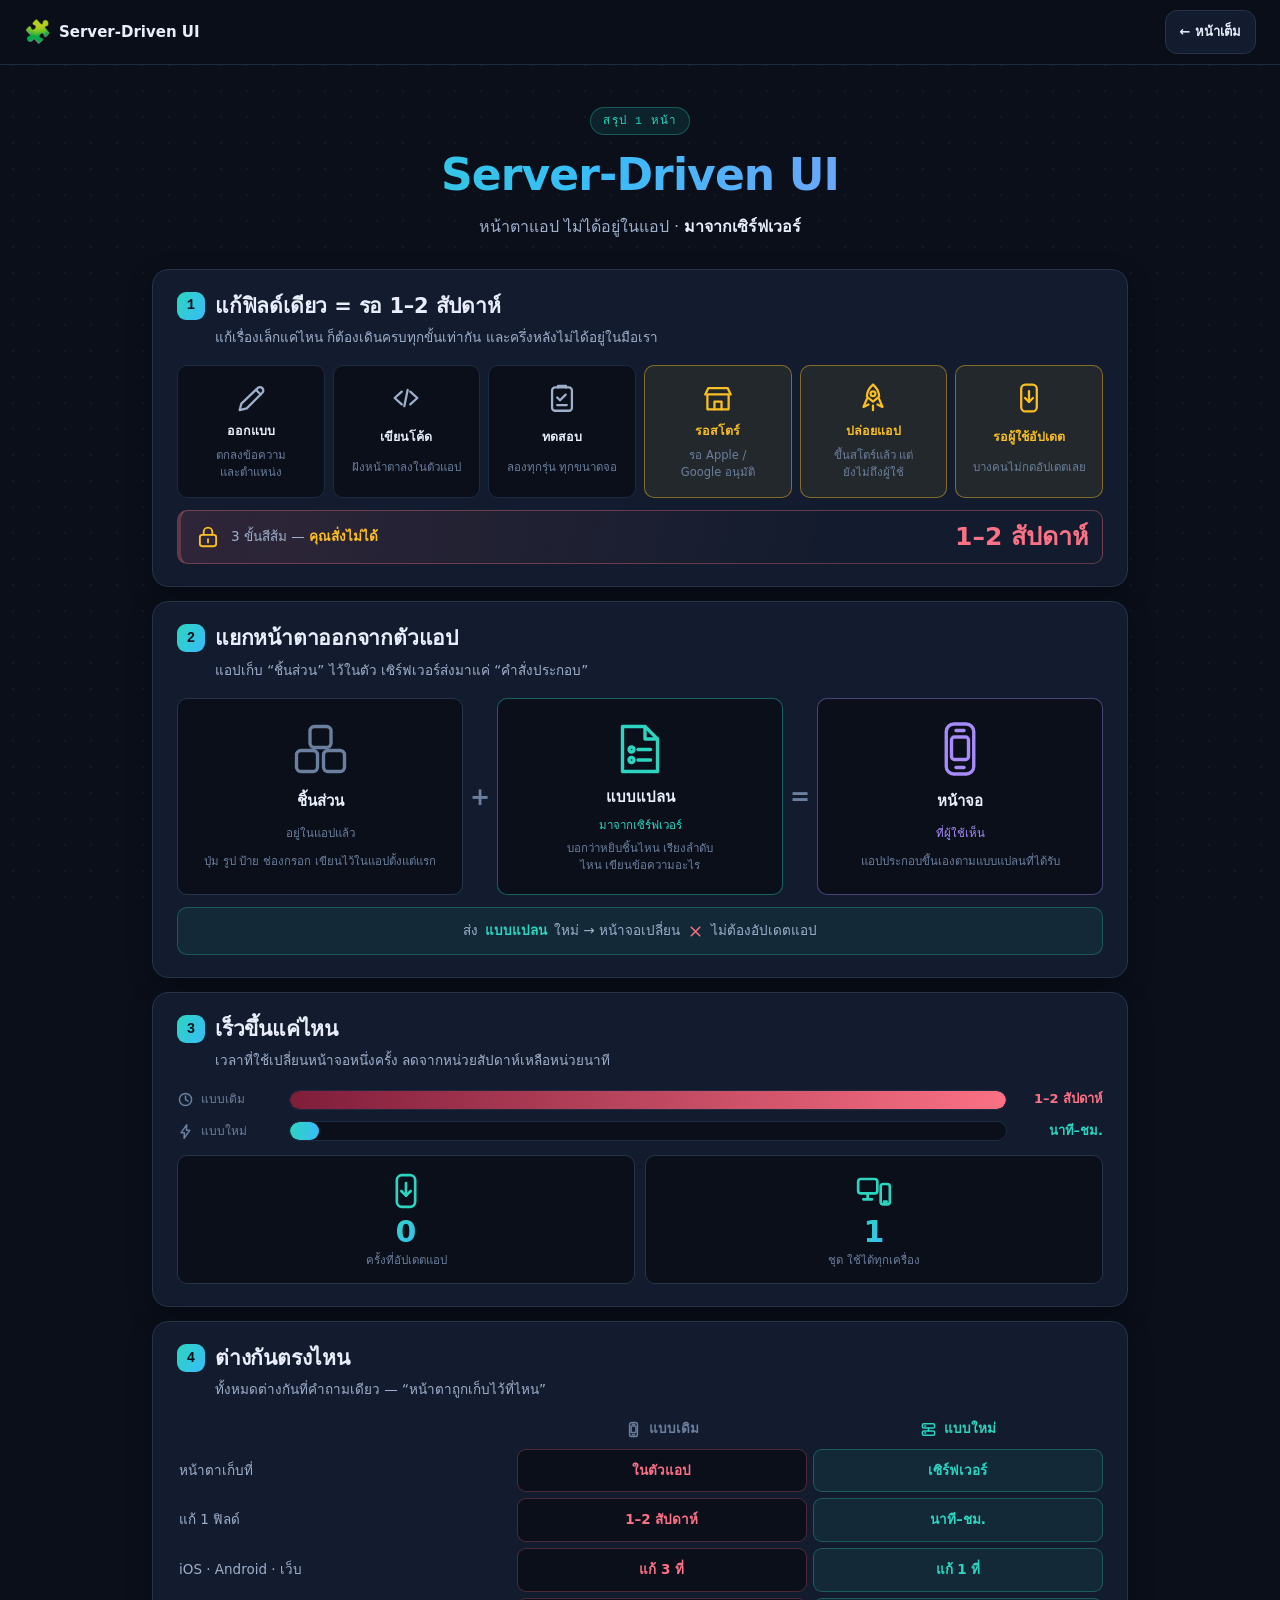
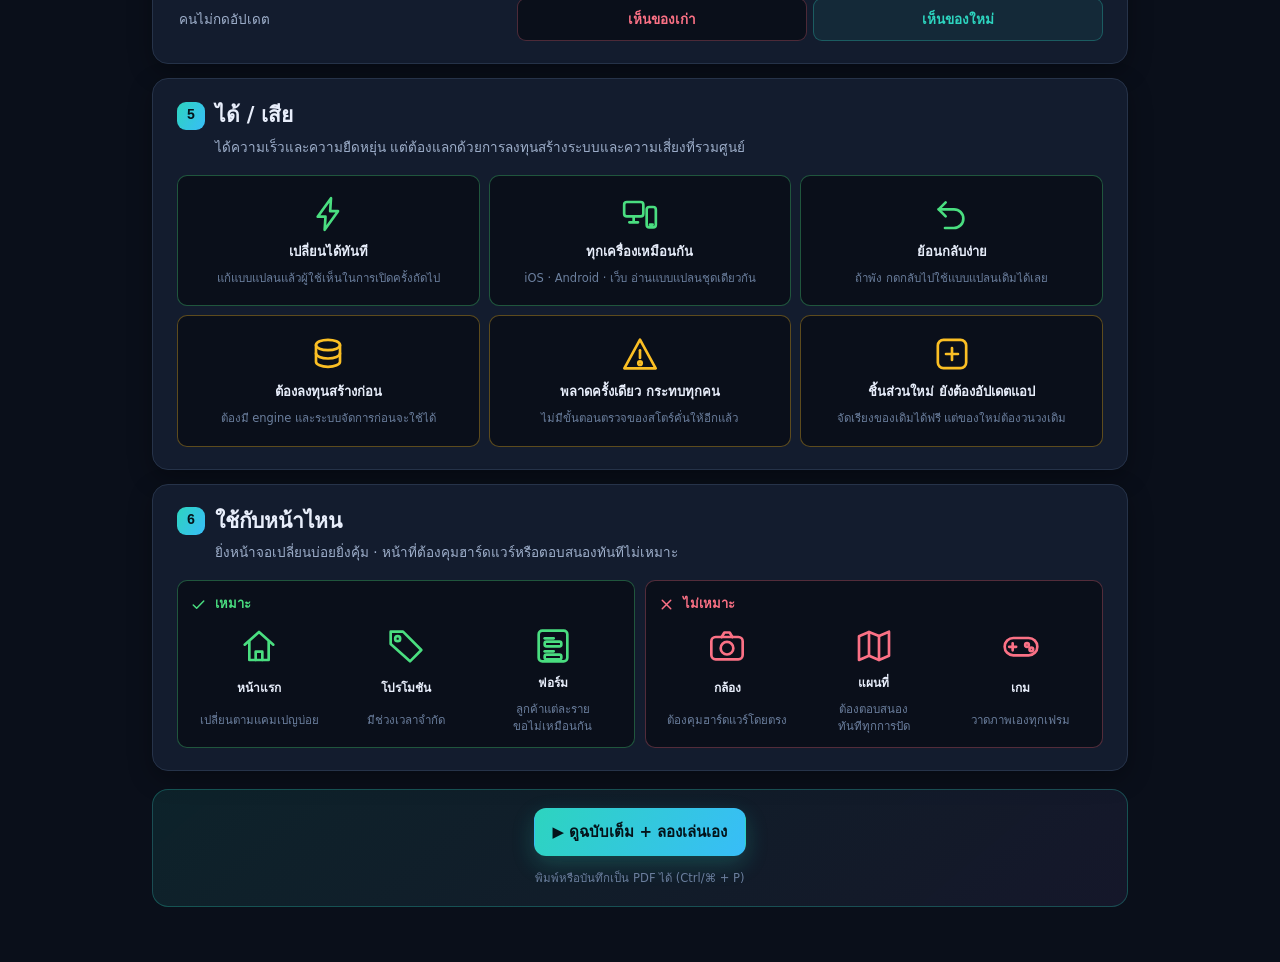
==== commit d915a2c4: "feat(infographic): show short sentences on desktop, keep mobile terse Progressive disclosure on the " ====
--- a/infographic.html
+++ b/infographic.html
@@ -64,31 +64,32 @@
   <!-- ---------- 1 · ปัญหา ---------- -->
   <section class="band">
     <div class="band__head"><span class="band__no">1</span><h2>แก้ฟิลด์เดียว = รอ 1–2 สัปดาห์</h2></div>
+    <p class="band__say">แก้เรื่องเล็กแค่ไหน ก็ต้องเดินครบทุกขั้นเท่ากัน และครึ่งหลังไม่ได้อยู่ในมือเรา</p>
 
     <ol class="road">
       <li class="road__stop">
         <svg class="ic ic--road" viewBox="0 0 24 24"><use href="#i-design"/></svg>
-        <b>ออกแบบ</b>
+        <b>ออกแบบ</b><small class="say">ตกลงข้อความและตำแหน่ง</small>
       </li>
       <li class="road__stop">
         <svg class="ic ic--road" viewBox="0 0 24 24"><use href="#i-code"/></svg>
-        <b>เขียนโค้ด</b>
+        <b>เขียนโค้ด</b><small class="say">ฝังหน้าตาลงในตัวแอป</small>
       </li>
       <li class="road__stop">
         <svg class="ic ic--road" viewBox="0 0 24 24"><use href="#i-test"/></svg>
-        <b>ทดสอบ</b>
+        <b>ทดสอบ</b><small class="say">ลองทุกรุ่น ทุกขนาดจอ</small>
       </li>
       <li class="road__stop road__stop--out">
         <svg class="ic ic--road" viewBox="0 0 24 24"><use href="#i-store"/></svg>
-        <b>รอสโตร์</b>
+        <b>รอสโตร์</b><small class="say">รอ Apple / Google อนุมัติ</small>
       </li>
       <li class="road__stop road__stop--out">
         <svg class="ic ic--road" viewBox="0 0 24 24"><use href="#i-rocket"/></svg>
-        <b>ปล่อยแอป</b>
+        <b>ปล่อยแอป</b><small class="say">ขึ้นสโตร์แล้ว แต่ยังไม่ถึงผู้ใช้</small>
       </li>
       <li class="road__stop road__stop--out">
         <svg class="ic ic--road" viewBox="0 0 24 24"><use href="#i-update"/></svg>
-        <b>รอผู้ใช้อัปเดต</b>
+        <b>รอผู้ใช้อัปเดต</b><small class="say">บางคนไม่กดอัปเดตเลย</small>
       </li>
     </ol>
 
@@ -102,12 +103,13 @@
   <!-- ---------- 2 · แนวคิด ---------- -->
   <section class="band">
     <div class="band__head"><span class="band__no">2</span><h2>แยกหน้าตาออกจากตัวแอป</h2></div>
+    <p class="band__say">แอปเก็บ “ชิ้นส่วน” ไว้ในตัว เซิร์ฟเวอร์ส่งมาแค่ “คำสั่งประกอบ”</p>
 
     <div class="eq">
       <figure class="eq__box">
         <svg class="ic ic--xl" viewBox="0 0 24 24"><use href="#i-brick"/></svg>
         <b>ชิ้นส่วน</b>
-        <figcaption>อยู่ในแอปแล้ว</figcaption>
+        <figcaption>อยู่ในแอปแล้ว</figcaption><small class="say">ปุ่ม รูป ป้าย ช่องกรอก เขียนไว้ในแอปตั้งแต่แรก</small>
       </figure>
 
       <span class="eq__op" aria-hidden="true">+</span>
@@ -115,7 +117,7 @@
       <figure class="eq__box eq__box--plan">
         <svg class="ic ic--xl" viewBox="0 0 24 24"><use href="#i-plan"/></svg>
         <b>แบบแปลน</b>
-        <figcaption>มาจากเซิร์ฟเวอร์</figcaption>
+        <figcaption>มาจากเซิร์ฟเวอร์</figcaption><small class="say">บอกว่าหยิบชิ้นไหน เรียงลำดับไหน เขียนข้อความอะไร</small>
       </figure>
 
       <span class="eq__op" aria-hidden="true">=</span>
@@ -123,7 +125,7 @@
       <figure class="eq__box eq__box--out">
         <svg class="ic ic--xl" viewBox="0 0 24 24"><use href="#i-phone"/></svg>
         <b>หน้าจอ</b>
-        <figcaption>ที่ผู้ใช้เห็น</figcaption>
+        <figcaption>ที่ผู้ใช้เห็น</figcaption><small class="say">แอปประกอบขึ้นเองตามแบบแปลนที่ได้รับ</small>
       </figure>
     </div>
 
@@ -136,6 +138,7 @@
   <!-- ---------- 3 · ผลลัพธ์ ---------- -->
   <section class="band">
     <div class="band__head"><span class="band__no">3</span><h2>เร็วขึ้นแค่ไหน</h2></div>
+    <p class="band__say">เวลาที่ใช้เปลี่ยนหน้าจอหนึ่งครั้ง ลดจากหน่วยสัปดาห์เหลือหน่วยนาที</p>
 
     <div class="gauge">
       <div class="gauge__row">
@@ -165,6 +168,7 @@
   <!-- ---------- 4 · เทียบกัน ---------- -->
   <section class="band">
     <div class="band__head"><span class="band__no">4</span><h2>ต่างกันตรงไหน</h2></div>
+    <p class="band__say">ทั้งหมดต่างกันที่คำถามเดียว — “หน้าตาถูกเก็บไว้ที่ไหน”</p>
 
     <div class="mx">
       <div class="mx__head">
@@ -199,38 +203,40 @@
   <!-- ---------- 5 · ได้ / เสีย ---------- -->
   <section class="band">
     <div class="band__head"><span class="band__no">5</span><h2>ได้ / เสีย</h2></div>
+    <p class="band__say">ได้ความเร็วและความยืดหยุ่น แต่ต้องแลกด้วยการลงทุนสร้างระบบและความเสี่ยงที่รวมศูนย์</p>
 
     <div class="tiles">
-      <div class="tile tile--good"><svg class="ic ic--lg" viewBox="0 0 24 24"><use href="#i-bolt"/></svg><b>เปลี่ยนได้ทันที</b></div>
-      <div class="tile tile--good"><svg class="ic ic--lg" viewBox="0 0 24 24"><use href="#i-devices"/></svg><b>ทุกเครื่องเหมือนกัน</b></div>
-      <div class="tile tile--good"><svg class="ic ic--lg" viewBox="0 0 24 24"><use href="#i-undo"/></svg><b>ย้อนกลับง่าย</b></div>
-
-      <div class="tile tile--bad"><svg class="ic ic--lg" viewBox="0 0 24 24"><use href="#i-coins"/></svg><b>ต้องลงทุนสร้างก่อน</b></div>
-      <div class="tile tile--bad"><svg class="ic ic--lg" viewBox="0 0 24 24"><use href="#i-alert"/></svg><b>พลาดครั้งเดียว กระทบทุกคน</b></div>
-      <div class="tile tile--bad"><svg class="ic ic--lg" viewBox="0 0 24 24"><use href="#i-newpiece"/></svg><b>ชิ้นส่วนใหม่ ยังต้องอัปเดตแอป</b></div>
+      <div class="tile tile--good"><svg class="ic ic--lg" viewBox="0 0 24 24"><use href="#i-bolt"/></svg><b>เปลี่ยนได้ทันที</b><small class="say">แก้แบบแปลนแล้วผู้ใช้เห็นในการเปิดครั้งถัดไป</small></div>
+      <div class="tile tile--good"><svg class="ic ic--lg" viewBox="0 0 24 24"><use href="#i-devices"/></svg><b>ทุกเครื่องเหมือนกัน</b><small class="say">iOS · Android · เว็บ อ่านแบบแปลนชุดเดียวกัน</small></div>
+      <div class="tile tile--good"><svg class="ic ic--lg" viewBox="0 0 24 24"><use href="#i-undo"/></svg><b>ย้อนกลับง่าย</b><small class="say">ถ้าพัง กดกลับไปใช้แบบแปลนเดิมได้เลย</small></div>
+
+      <div class="tile tile--bad"><svg class="ic ic--lg" viewBox="0 0 24 24"><use href="#i-coins"/></svg><b>ต้องลงทุนสร้างก่อน</b><small class="say">ต้องมี engine และระบบจัดการก่อนจะใช้ได้</small></div>
+      <div class="tile tile--bad"><svg class="ic ic--lg" viewBox="0 0 24 24"><use href="#i-alert"/></svg><b>พลาดครั้งเดียว กระทบทุกคน</b><small class="say">ไม่มีขั้นตอนตรวจของสโตร์คั่นให้อีกแล้ว</small></div>
+      <div class="tile tile--bad"><svg class="ic ic--lg" viewBox="0 0 24 24"><use href="#i-newpiece"/></svg><b>ชิ้นส่วนใหม่ ยังต้องอัปเดตแอป</b><small class="say">จัดเรียงของเดิมได้ฟรี แต่ของใหม่ต้องวนวงเดิม</small></div>
     </div>
   </section>
 
   <!-- ---------- 6 · ใช้กับหน้าไหน ---------- -->
   <section class="band band--last">
     <div class="band__head"><span class="band__no">6</span><h2>ใช้กับหน้าไหน</h2></div>
+    <p class="band__say">ยิ่งหน้าจอเปลี่ยนบ่อยยิ่งคุ้ม · หน้าที่ต้องคุมฮาร์ดแวร์หรือตอบสนองทันทีไม่เหมาะ</p>
 
     <div class="fit">
       <div class="fit__group fit__group--yes">
         <span class="fit__label"><svg class="ic ic--sm" viewBox="0 0 24 24"><use href="#i-check"/></svg> เหมาะ</span>
         <div class="fit__items">
-          <div class="fit__item"><svg class="ic ic--lg" viewBox="0 0 24 24"><use href="#i-home"/></svg><b>หน้าแรก</b></div>
-          <div class="fit__item"><svg class="ic ic--lg" viewBox="0 0 24 24"><use href="#i-tag"/></svg><b>โปรโมชัน</b></div>
-          <div class="fit__item"><svg class="ic ic--lg" viewBox="0 0 24 24"><use href="#i-form"/></svg><b>ฟอร์ม</b></div>
+          <div class="fit__item"><svg class="ic ic--lg" viewBox="0 0 24 24"><use href="#i-home"/></svg><b>หน้าแรก</b><small class="say">เปลี่ยนตามแคมเปญบ่อย</small></div>
+          <div class="fit__item"><svg class="ic ic--lg" viewBox="0 0 24 24"><use href="#i-tag"/></svg><b>โปรโมชัน</b><small class="say">มีช่วงเวลาจำกัด</small></div>
+          <div class="fit__item"><svg class="ic ic--lg" viewBox="0 0 24 24"><use href="#i-form"/></svg><b>ฟอร์ม</b><small class="say">ลูกค้าแต่ละรายขอไม่เหมือนกัน</small></div>
         </div>
       </div>
 
       <div class="fit__group fit__group--no">
         <span class="fit__label"><svg class="ic ic--sm" viewBox="0 0 24 24"><use href="#i-cross"/></svg> ไม่เหมาะ</span>
         <div class="fit__items">
-          <div class="fit__item"><svg class="ic ic--lg" viewBox="0 0 24 24"><use href="#i-camera"/></svg><b>กล้อง</b></div>
-          <div class="fit__item"><svg class="ic ic--lg" viewBox="0 0 24 24"><use href="#i-map"/></svg><b>แผนที่</b></div>
-          <div class="fit__item"><svg class="ic ic--lg" viewBox="0 0 24 24"><use href="#i-game"/></svg><b>เกม</b></div>
+          <div class="fit__item"><svg class="ic ic--lg" viewBox="0 0 24 24"><use href="#i-camera"/></svg><b>กล้อง</b><small class="say">ต้องคุมฮาร์ดแวร์โดยตรง</small></div>
+          <div class="fit__item"><svg class="ic ic--lg" viewBox="0 0 24 24"><use href="#i-map"/></svg><b>แผนที่</b><small class="say">ต้องตอบสนองทันทีทุกการปัด</small></div>
+          <div class="fit__item"><svg class="ic ic--lg" viewBox="0 0 24 24"><use href="#i-game"/></svg><b>เกม</b><small class="say">วาดภาพเองทุกเฟรม</small></div>
         </div>
       </div>
     </div>
--- a/assets/css/infographic.css
+++ b/assets/css/infographic.css
@@ -58,6 +58,14 @@
 .ig-sub { margin: 0; font-size: 14.5px; color: var(--text-dim); }
 .ig-sub b { color: var(--text); }
 
+/* =====================================================================
+   ประโยคกำกับภาพ — ซ่อนบนจอเล็ก แสดงบนจอกว้างและตอนพิมพ์
+   ---------------------------------------------------------------------
+   มือถือมีที่จำกัด ถ้าใส่ประโยคทุกภาพจะกลับไปลายตาเหมือนเดิม
+   ส่วนจอคอมมีที่เหลือ การมีประโยคสั้นกำกับทำให้เข้าใจได้เองโดยไม่ต้องมีคนอธิบาย
+   ===================================================================== */
+.say, .band__say { display: none; }
+
 /* ------------------------------------------------------------- แถบเนื้อหา */
 .band {
   background: var(--surface); border: 1px solid var(--line);
@@ -246,7 +254,31 @@
    ≥ 900px
    ===================================================================== */
 @media (min-width: 900px) {
-  .poster { padding: 40px 32px 48px; }
+  /* ขยายผืนให้กว้างขึ้น เพื่อให้ประโยคกำกับมีที่หายใจ ไม่ต้องตัดคำถี่ */
+  .poster { max-width: 1040px; padding: 40px 32px 48px; }
+
+  .band__say {
+    display: block;
+    margin: -8px 0 16px 38px;
+    font-size: 13.5px; color: var(--text-dim); line-height: 1.7;
+    text-wrap: pretty;
+  }
+  .say {
+    display: block;
+    font-size: 11.5px; line-height: 1.5;
+    color: var(--text-faint);
+    /* กันคำโดดท้ายบรรทัด ให้เบราว์เซอร์เกลี่ยความยาวแต่ละบรรทัดเอง */
+    text-wrap: balance;
+  }
+  /* กล่องในสมการต้องสูงเท่ากัน ไม่งั้นดูไม่เป็นระเบียบเวลามีประโยคยาวไม่เท่ากัน */
+  .eq { align-items: stretch; }
+  .eq__op { align-self: center; }
+  /* ในกล่องที่ตัวอักษรถูกย้อมสีตามธีม ต้องบังคับสีประโยคให้จางลง
+     ไม่งั้นประโยคจะเด่นแข่งกับหัวข้อของกล่องเอง */
+  .eq__box .say, .tile .say, .fit__item .say, .road__stop .say { color: var(--text-faint); }
+  .eq__box { padding: 20px 14px; }
+  .tile { padding: 18px 12px; }
+  .road__stop { padding: 16px 8px; }
   .ig-head { margin-bottom: 28px; }
   .band { padding: 22px 24px; margin-bottom: 14px; }
   .ig-sub { font-size: 16px; }
@@ -313,5 +345,8 @@
   .tile--good, .fit__group--yes .fit__label, .fit__group--yes .fit__item { color: #15803d !important; }
   .tile--bad { color: #b45309 !important; }
   .tile b, .fit__item b, .road__stop b { color: #14181f !important; }
+  /* สั่งพิมพ์จากหน้าต่างแคบจะไม่เข้าเงื่อนไข min-width จึงต้องบังคับให้เห็น */
+  .say { display: block !important; font-size: 8.6pt; color: #5b6675 !important; line-height: 1.45; }
+  .band__say { display: block !important; font-size: 9.5pt; color: #3d4757 !important; margin: 0 0 5mm 34pt; }
   .ig-foot__print { display: block !important; margin: 0 !important; font-size: 12px; color: #3d4757 !important; }
 }
